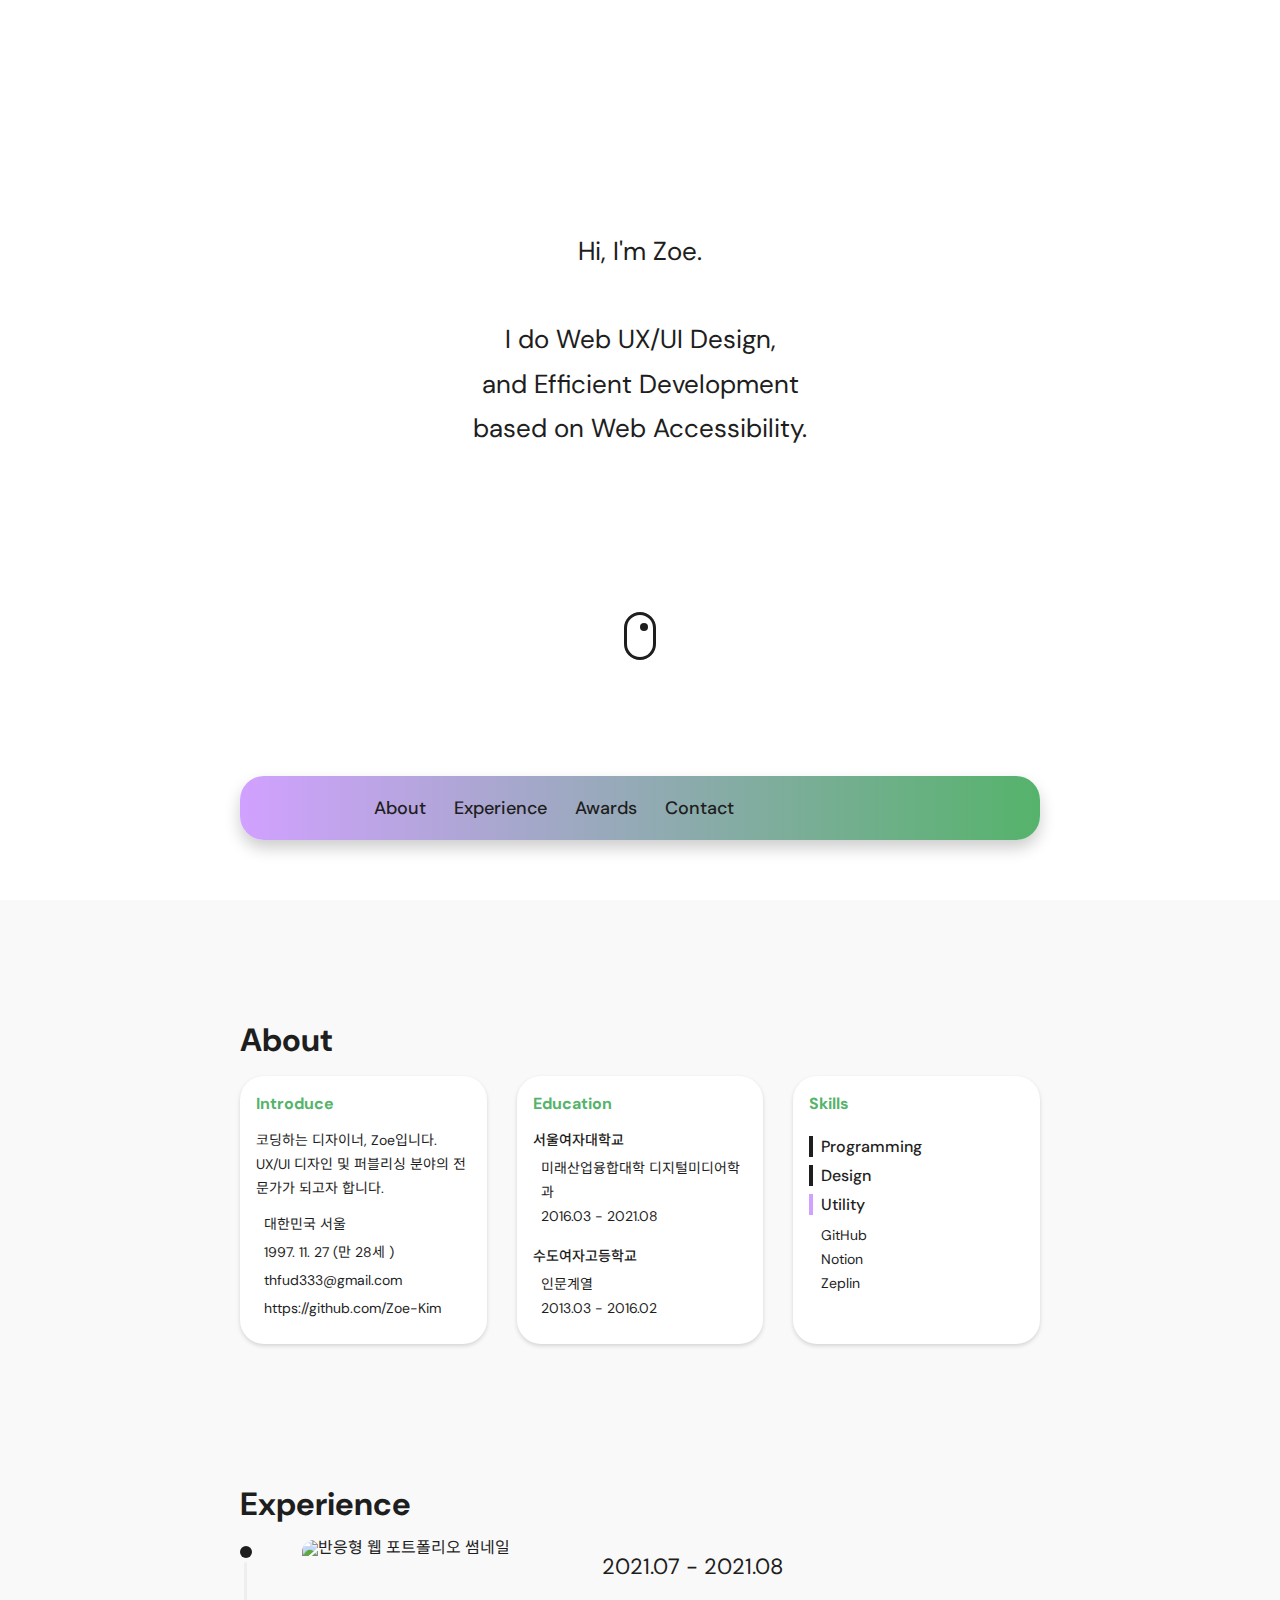
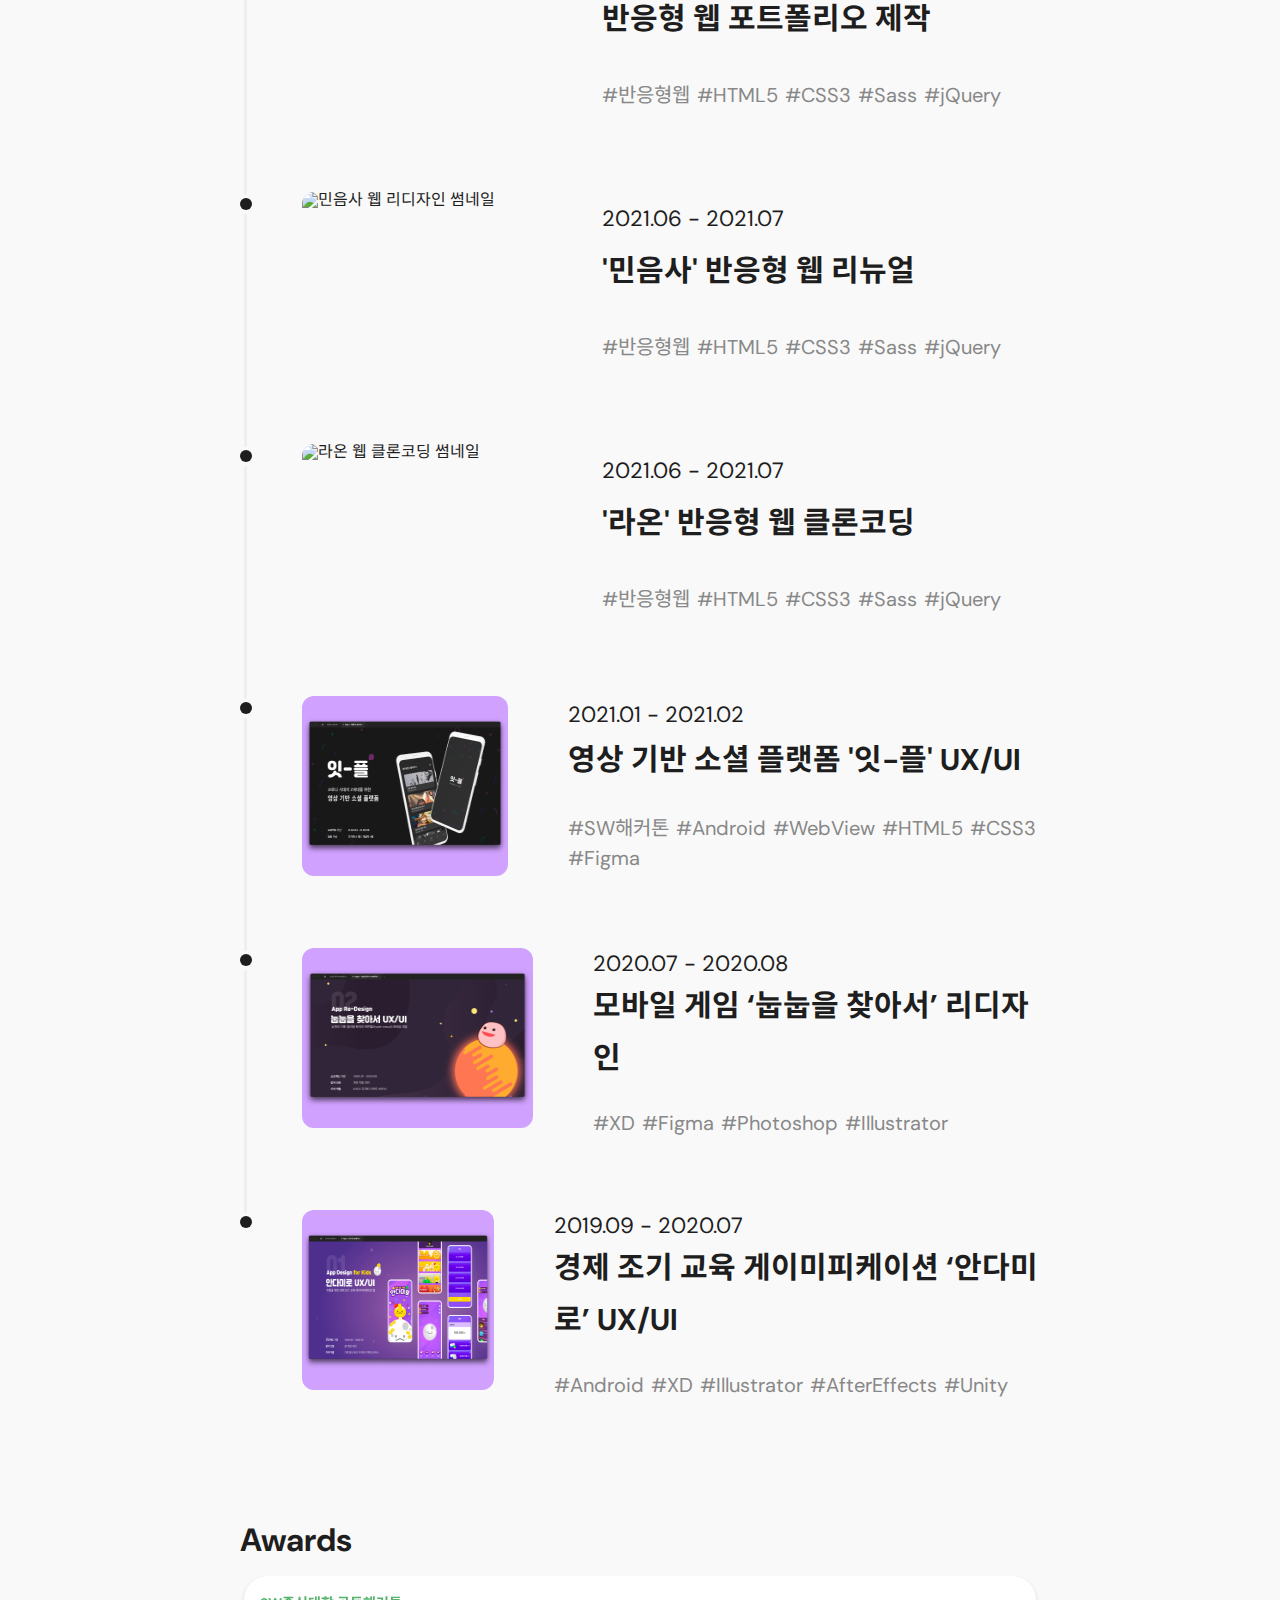
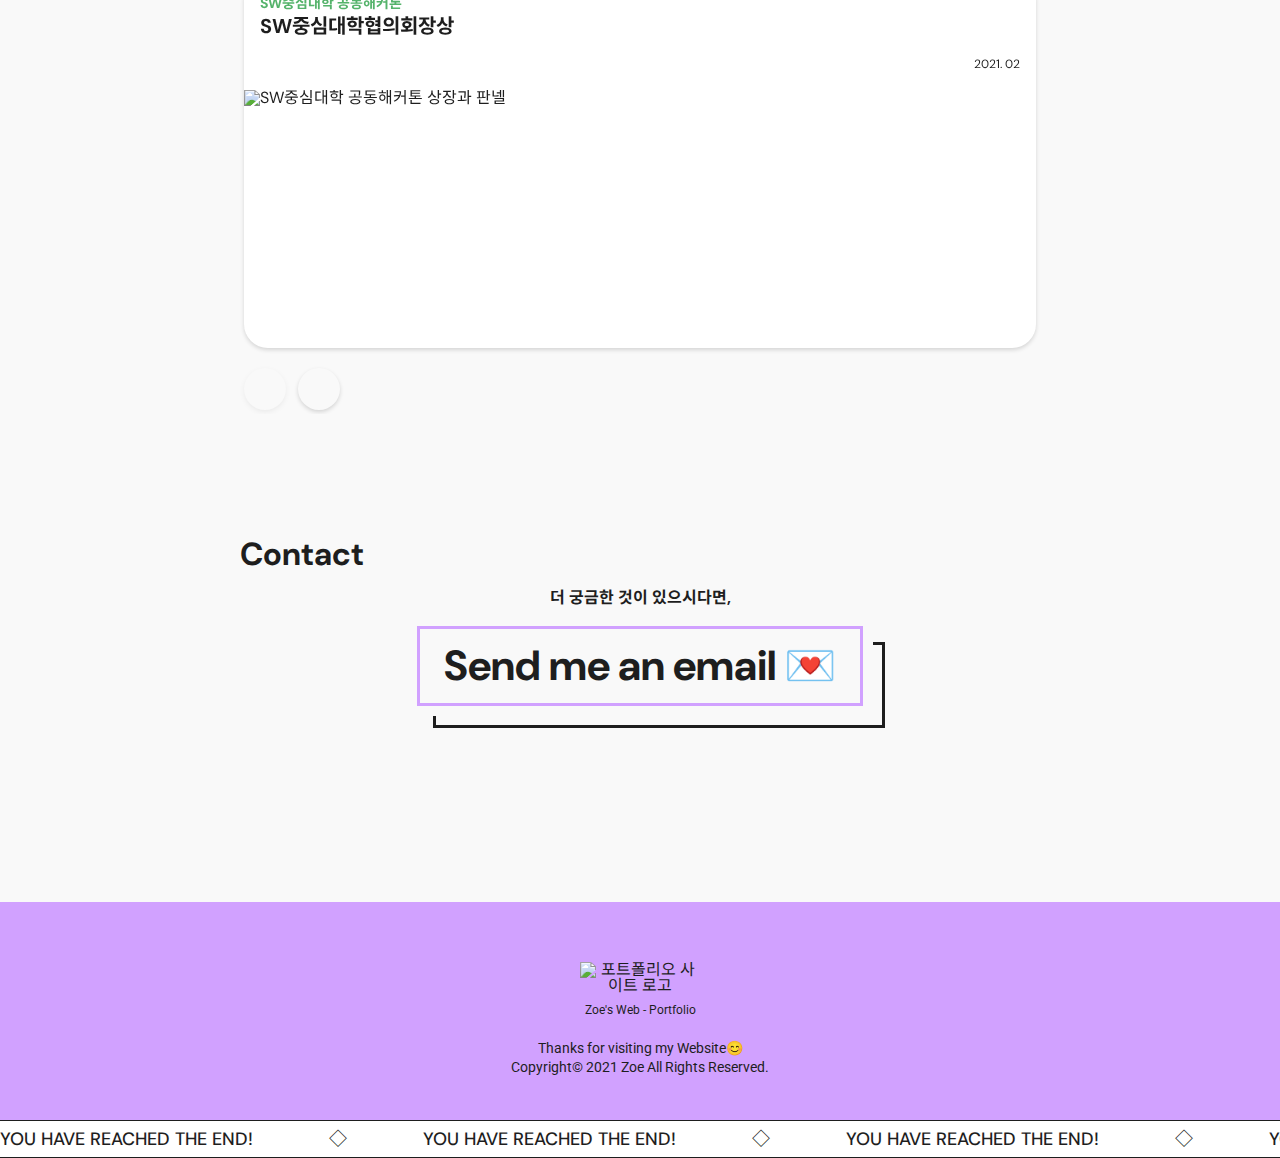
==== index.html @ f1d61986 "1차 발표 준비" ====
<!DOCTYPE html>
<html lang="ko">

<head>
  <meta charset="UTF-8">
  <meta http-equiv="X-UA-Compatible" content="IE=edge">
  <meta name="viewport" content="width=device-width, initial-scale=1.0">
  <title> Zoe’s Portfolio </title>
  <link rel="apple-touch-icon" href="images/common/favicon.ico">
  <link rel="shortcut icon" href="images/common/favicon.ico">
  <link rel="icon" href="images/common/favicon.ico">
  <link href="https://fonts.googleapis.com/css?family=DM+Sans:regular,500,700" rel="stylesheet">
  <link href="https://fonts.googleapis.com/css?family=Noto+Sans+KR:regular,500,700" rel="stylesheet">
  <link href="https://fonts.googleapis.com/css?family=Roboto:regular,500,700" rel="stylesheet">
  <link rel="stylesheet" href="https://cdn.jsdelivr.net/npm/xeicon@2.3.3/xeicon.min.css">
  <link rel="stylesheet" href="css/swiper-bundle.css">
  <link rel="stylesheet" href="css/common.css">
  <link rel="stylesheet" href="css/main.css">
  <link rel="stylesheet" href="css/about.css">
  <link rel="stylesheet" href="css/experience.css">
  <link rel="stylesheet" href="css/awards.css">
  <link rel="stylesheet" href="css/contact.css">

  <script src="js/jquery-1.12.4.min.js"></script>
  <script src="js/gsap.min.js"></script>
  <script src="js/swiper-bundle.min.js"></script>
  <script src="js/common.js"></script>
  <script src="js/main.js"></script>
  <script src="js/about.js"></script>
  <script src="js/awards.js"></script>
  <script src="js/contact.js"></script>
</head>

<body>
  <!-- skip navigation -->
  <div id="skip">
    <a href="#about">본문 바로가기</a>
  </div>
  <!-- header -->
  <header class="transition">
    <div id="header_wrap">
      <div class="wrap">
        <nav class="pc_nav">
          <h1 class="logo">
            <a href="index.html"><span class="blind">포트폴리오 사이트 로고</span></a>
          </h1>
          <ul>
            <li><a href="#about">About</a></li>
            <li><a href="#experience">Experience</a></li>
            <li><a href="#awards">Awards</a></li>
            <li><a href="#contact">Contact</a></li>
          </ul>
        </nav>
        <button class="dark" type="button">
          <i class="xi-moon"></i>
          <span class="blind">다크 모드</span>
        </button>
      </div>
    </div>
    <nav class="m_nav">
      <button class="menu_open" type="button">
        <span class="blind">전체메뉴 열기</span>
      </button>
      <div class="menu_wrap">
        <ul class="menu">
          <li><a href="#about">About</a></li>
          <li><a href="#experience">Experience</a></li>
          <li><a href="#awards">Awards</a></li>
          <li><a href="#contact">Contact</a></li>
        </ul>
        <button class="menu_close" type="button">
          <img src="images/common/close_btn.png" alt="전체메뉴 닫기">
        </button>
      </div>
    </nav>
  </header>
  <!-- top button -->
  <button id="topBtn" type="button">
    <span class="blind">위로 가기</span>
    <div class="arrow_top"></div>
    <div class="arrow_btm"></div>
    <div class="round"><img src="images/common/topBtn_round.png" alt=""></div>
  </button>
  <!-- main contents -->
  <section id="main">
    <h2 class="blind">메인 페이지</h2>
    <div class="wrap">
      <h3>
        <p>Hi, I'm Zoe. </p>
        <br>
        <p>I do Web UX/UI Design, </p>
        <p>and Efficient Development </p>
        <p>based on Web Accessibility. </p>
      </h3>
      <button id="scrollBtn" type="button">
        <span class="blind">본문으로 이동</span>
      </button>
    </div>
  </section>
  <!-- about contents -->
  <section id="about" class="section">
    <h2 class="blind">자기소개</h2>
    <div class="wrap">
      <div class="title mb20">
        <h5 class="font32">About</h5>
      </div>
    </div>
    <div class="wrap">
      <div class="content">
        <div class="content_box shadow2 mb20">
          <h5 class="mb16 green">Introduce</h5>
          <p class="font14 mb12">
            코딩하는 디자이너, Zoe입니다. <br>UX/UI 디자인 및 퍼블리싱 분야의 전문가가 되고자 합니다.
          </p>
          <p class="font14 mb4">
            <i class="xi-maker font16 mr8"></i>
            <span>대한민국 서울</span>
          </p>
          <p class="font14 mb4">
            <i class="xi-cake font16 mr8"></i>
            <span>1997. 11. 27 (만 <span id="age"></span>세 <span id="today" class="font12"></span>)</span>
          </p>
          <p class="font14 mb4">
            <i class="xi-mail font16 mr8"></i>
            <span><a href="mailto:thfud333@gmail.com">thfud333@gmail.com</a></span>
          </p>
          <p class="font14 mb4">
            <i class="xi-github font16 mr8"></i>
            <span><a href="https://github.com/Zoe-Kim">https://github.com/Zoe-Kim</a></span>
          </p>
        </div>
        <div class="content_box shadow2 mb20">
          <h5 class="mb16 green">Education</h5>
          <p class="font14 mb4 medium">
            서울여자대학교
          </p>
          <p class="font14">
            <i class="xi-book font16 mr8"></i>
            <span>미래산업융합대학 디지털미디어학과</span>
          </p>
          <p class="font14">
            <i class="xi-school font16 mr8"></i>
            <span>2016.03 - 2021.08</span>
          </p>
          <p class="font14 mb4 mt16 medium">
            수도여자고등학교
          </p>
          <p class="font14">
            <i class="xi-book font16 mr8"></i>
            <span>인문계열</span>
          </p>
          <p class="font14">
            <i class="xi-school font16 mr8"></i>
            <span>2013.03 - 2016.02</span>
          </p>
        </div>
        <div class="content_box shadow2 mb20">
          <h5 class="mb16 green">Skills</h5>
          <div class="accordion" id="skills">
            <h3 class="tit">
              <button type="button" aria-controls="acdnPanel1" id="acdnHeader1" class="acdnHeader first mt8 medium">
                <span class="blind">Category</span>
                <span>Programming</span>
                <i class="xi-angle-down-min"></i>
              </button>
            </h3>
            <div role="region" aria-labelledby="acdnHeader1" id="acdnPanel1" class="acdnPanel">
              <div class="mt8 font14">
                <span class="blind">Programming Skills</span>
                <p>HTML5</p>
                <p>CSS3</p>
                <p>Sass</p>
                <p>jQuery</p>
                <p>JavaScript</p>
                <p>Unity(C#)</p>
              </div>
            </div>
            <h3 class="tit">
              <button type="button" aria-controls="acdnPanel2" id="acdnHeader2" class="acdnHeader mt8 medium">
                <span class="blind">Category</span>
                <span>Design</span>
                <i class="xi-angle-down-min"></i>
              </button>
            </h3>
            <div role="region" aria-labelledby="acdnHeader2" id="acdnPanel2" class="acdnPanel">
              <div class="mt8 font14">
                <span class="blind">Design Skills</span>
                <p>XD</p>
                <p>Figma</p>
                <p>Illustrator</p>
                <p>Photoshop</p>
                <p>After Effects</p>
                <p>Premiere Pro</p>
              </div>
            </div>
            <h3 class="tit">
              <button type="button" aria-controls="acdnPanel3" id="acdnHeader3" class="acdnHeader last mt8 medium">
                <span class="blind">Category</span>
                <span>Utility</span>
                <i class="xi-angle-down-min"></i>
              </button>
            </h3>
            <div role="region" aria-labelledby="acdnHeader3" id="acdnPanel3" class="acdnPanel">
              <div class="mt8 font14">
                <span class="blind">Utility Skills</span>
                <p>GitHub</p>
                <p>Notion</p>
                <p>Zeplin</p>
              </div>
            </div>
          </div>      
        </div>
      </div>
    </div>
  </section>
  <!-- experience contents -->
  <section id="experience" class="section">
    <h2 class="blind">경험 및 경력 기술</h2>
    <div class="wrap">
      <div class="title mb20">
        <h5 class="font32">Experience</h5>
      </div>
    </div>
    <div class="wrap">
      <ul class="experience_history">
        <!-- 1. 반응형 웹 포트폴리오 제작 -->
        <li>
          <a href="">
            <div>
              <span class="thumb_wrap">
                <img src="images/experience/thumb1.jpg" alt="반응형 웹 포트폴리오 썸네일">
              </span>
              <div class="cnt_wrap">
                <span class="date font22">2021.07 - 2021.08</span>
                <strong class="title font30">반응형 웹 포트폴리오 제작</strong>
                <span class="tag_wrap mt24">
                  <span class="tag mr3 font20">#반응형웹</span>
                  <span class="tag mr3 font20">#HTML5</span>
                  <span class="tag mr3 font20">#CSS3</span>
                  <span class="tag mr3 font20">#Sass</span>
                  <span class="tag mr3 font20">#jQuery</span>
                </span>
              </div>
            </div>
          </a>
        </li>
        <!-- 2. 민음사 반응형 웹 리디자인 -->
        <li>
          <a href="experience_minumsa.html">
            <div>
              <span class="thumb_wrap">
                <img src="images/experience/thumb2.jpg" alt="민음사 웹 리디자인 썸네일">
              </span>
              <div class="cnt_wrap">
                <span class="date font22">2021.06 - 2021.07</span>
                <strong class="title font30">'민음사' 반응형 웹 리뉴얼</strong>
                <span class="tag_wrap mt24">
                  <span class="tag mr3 font20">#반응형웹</span>
                  <span class="tag mr3 font20">#HTML5</span>
                  <span class="tag mr3 font20">#CSS3</span>
                  <span class="tag mr3 font20">#Sass</span>
                  <span class="tag mr3 font20">#jQuery</span>
                </span>
              </div>
            </div>
          </a>
        </li>
        <!-- 3. 라온 반응형 웹 클론코딩 -->
        <li>
          <a href="">
            <div>
              <span class="thumb_wrap">
                <img src="images/experience/thumb3.jpg" alt="라온 웹 클론코딩 썸네일">
              </span>
              <div class="cnt_wrap">
                <span class="date font22">2021.06 - 2021.07</span>
                <strong class="title font30">'라온' 반응형 웹 클론코딩</strong>
                <span class="tag_wrap mt24">
                  <span class="tag mr3 font20">#반응형웹</span>
                  <span class="tag mr3 font20">#HTML5</span>
                  <span class="tag mr3 font20">#CSS3</span>
                  <span class="tag mr3 font20">#Sass</span>
                  <span class="tag mr3 font20">#jQuery</span>
                </span>
              </div>
            </div>
          </a>
        </li>
        <!-- 4. 영상 기반 소셜 플랫폼 잇-플 -->
        <li>
          <a href="">
            <div>
              <span class="thumb_wrap">
                <img src="images/experience/thumb4.jpg" alt="잇플 UXUI 썸네일">
              </span>
              <div class="cnt_wrap">
                <span class="date font22">2021.01 - 2021.02</span>
                <strong class="title font30">영상 기반 소셜 플랫폼 '잇-플' UX/UI</strong>
                <span class="tag_wrap mt24">
                  <span class="tag mr3 font20">#SW해커톤</span>
                  <span class="tag mr3 font20">#Android</span>
                  <span class="tag mr3 font20">#WebView</span>
                  <span class="tag mr3 font20">#HTML5</span>
                  <span class="tag mr3 font20">#CSS3</span>
                  <span class="tag mr3 font20">#Figma</span>
                </span>
              </div>
            </div>
          </a>
        </li>
        <!-- 5. 모바일 게임 ‘눕눕을 찾아서’ -->
        <li>
          <a href="">
            <div>
              <span class="thumb_wrap">
                <img src="images/experience/thumb5.jpg" alt="눕눕을 찾아서 UXUI 썸네일">
              </span>
              <div class="cnt_wrap">
                <span class="date font22">2020.07 - 2020.08</span>
                <strong class="title font30">모바일 게임 ‘눕눕을 찾아서’ 리디자인</strong>
                <span class="tag_wrap mt24">
                  <span class="tag mr3 font20">#XD</span>
                  <span class="tag mr3 font20">#Figma</span>
                  <span class="tag mr3 font20">#Photoshop</span>
                  <span class="tag mr3 font20">#Illustrator</span>
                </span>
              </div>
            </div>
          </a>
        </li>
        <!-- 6. 경제조기교육 게이미피케이션 앱 ‘안다미로’ -->
        <li>
          <a href="">
            <div>
              <span class="thumb_wrap">
                <img src="images/experience/thumb6.jpg" alt="안다미로 UXUI 썸네일">
              </span>
              <div class="cnt_wrap">
                <span class="date font22">2019.09 - 2020.07</span>
                <strong class="title font30">경제 조기 교육 게이미피케이션 ‘안다미로’ UX/UI</strong>
                <span class="tag_wrap mt24">
                  <span class="tag mr3 font20">#Android</span>
                  <span class="tag mr3 font20">#XD</span>
                  <span class="tag mr3 font20">#Illustrator</span>
                  <span class="tag mr3 font20">#AfterEffects</span>
                  <span class="tag mr3 font20">#Unity</span>
                </span>
              </div>
            </div>
          </a>
        </li>
      </ul>
    </div>
  </section>
  <!-- awards contents -->
  <section id="awards" class="section">
    <h2 class="blind">수상 내역</h2>
    <div class="wrap">
      <div class="title mb20">
        <h5 class="font32">Awards</h5>
      </div>
    </div>
    <div class="wrap">
      <div class="swiper-container">
        <!-- 슬라이더 컨텐츠 그룹 -->
        <div class="swiper-wrapper">
          <div class="swiper-slide slide1">
            <div>
              <div class="content_box shadow2">
                <span class="txt_wrap">
                  <h5 class="font14 green">SW중심대학 공동해커톤</h5><strong class="font20">SW중심대학협의회장상</strong>
                  <span class="date mt16 font12">2021. 02</span>
                </span>
                <div class="thumb_wrap">
                  <img src="images/awards/thumb1.jpg" alt="SW중심대학 공동해커톤 상장과 판넬">
                </div>
              </div>
            </div>
          </div>
          <div class="swiper-slide slide2">
            <div>
              <div class="content_box shadow2">
                <span class="txt_wrap">
                  <h5 class="font14 green">서울여대 SWU IT 해커톤</h5><strong class="font20">우수상</strong>
                  <span class="date mt16 font12">2019. 09</span>
                </span>
                <div class="thumb_wrap">
                  <img src="images/awards/thumb2.jpg" alt="서울여대 SWU IT 해커톤 수상 판넬">
                </div>
              </div>
            </div>
          </div>
          <div class="swiper-slide slide3">
            <div>
              <div class="content_box shadow2">
                <span class="txt_wrap">
                  <h5 class="font14 green">성균관대 C-SCHOOL 융합기초프로젝트</h5><strong class="font20">우수상</strong>
                  <span class="date mt16 font12">2019. 02</span>
                </span>
                <div class="thumb_wrap">
                  <img src="images/awards/thumb3.jpg" alt="성균관대 C-SCHOOL 융합기초프로젝트 수상 판넬">
                </div>
              </div>
            </div>
          </div>
          <div class="swiper-slide slide4">
            <div>
              <div class="content_box shadow2">
                <span class="txt_wrap">
                  <h5 class="font14 green">김가네 신메뉴 홍보 영상 공모전</h5><strong class="font20">금상</strong>
                  <span class="date mt16 font12">2018. 09</span>
                </span>
                <div class="thumb_wrap">
                  <img src="images/awards/thumb4.jpg" alt="김가네 신메뉴 홍보 영상 공모전 수상자 발표 내역">
                </div>
              </div>
            </div>
          </div>
          <div class="swiper-slide slide5">
            <div>
              <div class="content_box shadow2">
                <span class="txt_wrap">
                  <h5 class="font14 green">서울공공자전거 따릉이 서포터즈 2기</h5><strong class="font20">최우수상</strong>
                  <span class="date mt16 font12">2018. 08</span>
                </span>
                <div class="thumb_wrap">
                  <img class="btm" src="images/awards/thumb5.jpg" alt="서울공공자전거 따릉이 서포터즈 상장">
                </div>
              </div>
            </div>
          </div>
        </div>
        <!-- swiper 제어 버튼 그룹 -->
        <div class="controller">
          <div class="swiper-button-prev shadow2"></div>
          <div class="swiper-button-next shadow2"></div>
        </div>
      </div>
    </div>
  </section>
  <!-- contact contents -->
  <section id="contact" class="section">
    <h2 class="blind">메일 보내기</h2>
    <div class="wrap">
      <div class="title mb20">
        <h5 class="font32">Contact</h5>
      </div>
    </div>
    <div class="wrap">
      <div class="contact_wrap">
        <h5 class="mb20">더 궁금한 것이 있으시다면,</h5>
        <a href="mailto:thfud333@gmail.com" class="contact_btn">
          <span>Send me an email 💌</span>
        </a>
        <strong class="purple">언제든지 연락주세요!</strong>
      </div>
      <div class="contact_bg">
        <img src="images/contact/full_heart.png" alt="하트 배경">
        <img src="images/contact/line_heart.png" alt="하트 선">
        <img src="images/contact/full_heart.png" alt="하트 배경">
        <img src="images/contact/line_heart.png" alt="하트 선">

        <img src="images/contact/line_heart.png" alt="하트 선">
        <img src="images/contact/full_heart.png" alt="하트 배경">
        <img src="images/contact/line_heart.png" alt="하트 선">
        <img src="images/contact/full_heart.png" alt="하트 배경">
      </div>
    </div>
  </section>
  <!-- footer -->
  <footer class="mt60 pt60 pb60">
    <div class="wrap">
      <div class="mb8">
        <a href="index.html"><img src="images/common/favicon.ico" alt="포트폴리오 사이트 로고"></a>
      </div>
      <div class="mb20">
        <p class="font12 roboto">Zoe's Web - Portfolio</p>
      </div>
      <div class="mb20">
        <p class="font14 roboto">Thanks for visiting my Website😊</p>
        <p class="font14 roboto">Copyright&copy; 2021 Zoe All Rights Reserved.</p>
      </div>
    </div>
    <div class="flow">
      <ul class="horizontalscroll">
        <li>YOU HAVE REACHED THE END!</li>
        <li>◇</li>
        <li>YOU HAVE REACHED THE END!</li>
        <li>◇</li>
        <li>YOU HAVE REACHED THE END!</li>
        <li>◇</li>
        <li>YOU HAVE REACHED THE END!</li>
        <li>◇</li>
        <li>YOU HAVE REACHED THE END!</li>
        <li>◇</li>
        <li>YOU HAVE REACHED THE END!</li>
        <li>◇</li>
        <li>YOU HAVE REACHED THE END!</li>
        <li>◇</li>
        <li>YOU HAVE REACHED THE END!</li>
        <li>◇</li>
        <li>YOU HAVE REACHED THE END!</li>
        <li>◇</li>
        <li>YOU HAVE REACHED THE END!</li>
        <li>◇</li>
      </ul>
    </div>
  </footer>
</body>

</html>
---- css/common.css ----
body, h1, h2, h3, h4, h5, h6, p, ul, dl, dd, button {
  margin: 0;
  padding: 0; }

h1, h2, h3, h4, h5, h6 {
  font-size: 100%; }

ul {
  list-style: none; }

address {
  font-style: normal; }

a:link, button {
  cursor: url("../images/common/cursor2.png"), auto; }

a:link, a:visited, a:hover, a:active {
  text-decoration: none;
  color: inherit; }

img {
  border: none;
  vertical-align: top;
  max-width: 100%; }

video {
  vertical-align: top;
  max-width: 100%; }

button {
  font-family: inherit;
  font-size: inherit;
  color: inherit;
  border: none;
  background: none; }

header, nav, section, footer {
  display: block; }

.p_r {
  position: relative; }

.p_a {
  position: absolute; }

.blind {
  width: 1px;
  height: 1px;
  overflow: hidden;
  border: none;
  position: absolute;
  clip: rect(1px, 1px, 1px, 1px);
  clip-path: inset(50%); }

.hidden {
  visibility: hidden; }

.wrap {
  position: relative;
  z-index: 1; }

.content {
  position: relative; }

.content_box {
  background: #fff;
  padding: 20px 16px;
  border-radius: 24px; }

.mr3 {
  margin-right: 3px; }

.mr8 {
  margin-right: 8px; }

.pt60 {
  padding-top: 60px; }

.pb60 {
  padding-bottom: 60px; }

.mt8 {
  margin-top: 8px; }

.mt12 {
  margin-top: 12px; }

.mt16 {
  margin-top: 16px; }

.mt24 {
  margin-top: 24px; }

.mt60 {
  margin-top: 60px; }

.mb4 {
  margin-bottom: 4px; }

.mb8 {
  margin-bottom: 8px; }

.mb12 {
  margin-bottom: 12px; }

.mb16 {
  margin-bottom: 16px; }

.mb20 {
  margin-bottom: 20px; }

.font12 {
  font-size: 12px; }

.font14 {
  font-size: 14px; }

.font16 {
  font-size: 16px; }

.font20 {
  font-size: 20px; }

.font22 {
  font-size: 22px; }

.font24 {
  font-size: 24px; }

.font30 {
  font-size: 30px; }

.font32 {
  font-size: 32px; }

.regular {
  font-weight: 400; }

.medium {
  font-weight: 500; }

.bold {
  font-weight: 700; }

.shadow1 {
  box-shadow: 0 8px 16px rgba(0, 0, 0, 0.2); }

.shadow2 {
  box-shadow: 0 2px 4px rgba(0, 0, 0, 0.15); }

.purple {
  color: #D1A1FF; }

.green {
  color: #55B36B; }

.transition {
  -webkit-transition: all 0.3s;
  transition: all 0.3s; }

.roboto {
  font-family: "Roboto",sans-serif; }

/* motion keyframes */
@keyframes horizontalscroll {
  0% {
    -moz-transform: translateX(0);
    -ms-transform: translateX(0);
    -webkit-transform: translateX(0);
    transform: translateX(0); }
  99%, 100% {
    -moz-transform: translateX(-100vw);
    -ms-transform: translateX(-100vw);
    -webkit-transform: translateX(-100vw);
    transform: translateX(-100vw); } }
@keyframes round {
  0% {
    -moz-transform: translateX(-50%) rotate(0);
    -ms-transform: translateX(-50%) rotate(0);
    -webkit-transform: translateX(-50%) rotate(0);
    transform: translateX(-50%) rotate(0); }
  100% {
    -moz-transform: translateX(-50%) rotate(360deg);
    -ms-transform: translateX(-50%) rotate(360deg);
    -webkit-transform: translateX(-50%) rotate(360deg);
    transform: translateX(-50%) rotate(360deg); } }
#skip a {
  position: absolute;
  top: 0;
  left: -9999px;
  z-index: 1000; }
  #skip a:focus {
    left: 0;
    width: 100%;
    height: 50px;
    line-height: 50px;
    color: #fff;
    font-weight: 700;
    background: #D1A1FF;
    text-align: center; }

body {
  font-family: "DM Sans", "Noto Sans KR", sans-serif;
  font-size: 16px;
  color: #1E1E1E;
  line-height: 1;
  font-weight: 400;
  background: #f9f9f9;
  cursor: url("../images/common/cursor1.png"), auto; }
  body * {
    box-sizing: border-box; }

header {
  position: absolute;
  width: 100%;
  padding: 0 240px 60px;
  z-index: 900;
  transition-property: padding !important; }
  header #header_wrap {
    position: relative;
    width: 100%;
    height: 64px;
    background: linear-gradient(to right, #D1A1FF, #55B36B);
    border-radius: 24px;
    z-index: 1; }
    header #header_wrap .wrap {
      display: -webkit-box;
      display: -moz-box;
      display: -ms-flexbox;
      display: -webkit-flex;
      display: flex;
      -webkit-align-items: center;
      align-items: center;
      -webkit-justify-content: space-between;
      justify-content: space-between;
      -webkit-transition: all 0.3s;
      transition: all 0.3s;
      position: relative;
      margin: 0 20px;
      height: 64px; }
      header #header_wrap .wrap .pc_nav {
        display: -webkit-box;
        display: -moz-box;
        display: -ms-flexbox;
        display: -webkit-flex;
        display: flex;
        -webkit-align-items: center;
        align-items: center; }
        header #header_wrap .wrap .pc_nav .logo a {
          display: block;
          width: 60px;
          height: 60px;
          background: url("../images/common/favicon.ico") no-repeat center/cover; }
        header #header_wrap .wrap .pc_nav ul {
          display: -webkit-box;
          display: -moz-box;
          display: -ms-flexbox;
          display: -webkit-flex;
          display: flex;
          -webkit-align-items: center;
          align-items: center;
          margin-left: 40px; }
          header #header_wrap .wrap .pc_nav ul li a {
            display: block;
            font-size: 18px;
            line-height: 32px;
            padding: 0 14px;
            font-weight: 500;
            -webkit-transition: all 0.3s;
            transition: all 0.3s; }
          header #header_wrap .wrap .pc_nav ul li:hover a, header #header_wrap .wrap .pc_nav ul li a:focus-visible {
            color: #fff;
            -webkit-transition: all 0.3s;
            transition: all 0.3s; }
      header #header_wrap .wrap .dark {
        font-size: 32px;
        -webkit-transition: all 0.3s;
        transition: all 0.3s; }
        header #header_wrap .wrap .dark:hover, header #header_wrap .wrap .dark:focus-visible {
          color: #ffc72c;
          -webkit-transition: all 0.3s;
          transition: all 0.3s; }
  header .m_nav {
    visibility: hidden;
    height: 0;
    overflow: hidden; }

header.fixed {
  position: fixed;
  top: 0 !important;
  padding: 0; }
  header.fixed #header_wrap {
    border-radius: 0; }

#topBtn {
  position: fixed;
  bottom: 30px;
  right: 30px;
  width: 64px;
  height: 160px;
  display: none;
  z-index: 800; }
  #topBtn .arrow_top {
    -webkit-transform: translateX(-50%);
    -moz-transform: translateX(-50%);
    transform: translateX(-50%);
    -webkit-transform: rotate(-45deg);
    -moz-transform: rotate(-45deg);
    transform: rotate(-45deg);
    -webkit-transition: all 0.3s;
    transition: all 0.3s;
    position: absolute;
    top: 26px;
    left: 61%;
    width: 2px;
    height: 24px;
    background: #1E1E1E; }
  #topBtn .arrow_btm {
    -webkit-transform: translateX(-50%);
    -moz-transform: translateX(-50%);
    transform: translateX(-50%);
    -webkit-transition: all 0.3s;
    transition: all 0.3s;
    position: absolute;
    bottom: 30px;
    left: 50%;
    width: 2px;
    height: 100px;
    background: #1E1E1E; }
  #topBtn:hover .arrow_top, #topBtn:focus .arrow_top {
    top: 6px;
    -webkit-transition: all 0.3s;
    transition: all 0.3s; }
  #topBtn:hover .arrow_btm, #topBtn:focus .arrow_btm {
    height: 120px;
    -webkit-transition: all 0.3s;
    transition: all 0.3s; }
  #topBtn .round {
    -webkit-animation: round 10s infinite linear;
    -moz-animation: round 10s infinite linear;
    animation: round 10s infinite linear;
    position: absolute;
    bottom: -18%;
    left: 50%;
    width: 120px; }

.section {
  padding-top: 124px; }
  .section .wrap {
    margin: 0 240px; }

footer {
  position: relative;
  z-index: 0;
  background: #D1A1FF; }
  footer .wrap {
    margin: 0 200px; }
    footer .wrap div {
      text-align: center; }
      footer .wrap div a {
        display: inline-block;
        vertical-align: bottom;
        width: 120px; }
      footer .wrap div p {
        line-height: 1.4; }
  footer .flow {
    position: absolute;
    bottom: 0;
    overflow: hidden;
    width: 100%; }
    footer .flow ul {
      -webkit-animation: horizontalscroll 30s linear infinite;
      -moz-animation: horizontalscroll 30s linear infinite;
      animation: horizontalscroll 30s linear infinite;
      background: #fff;
      color: #1E1E1E;
      border-top: 1px solid #1E1E1E;
      border-bottom: 1px solid #1E1E1E;
      width: 4368px; }
      footer .flow ul li {
        margin-right: 72px;
        font-size: 18px;
        line-height: 2;
        display: inline-block;
        font-weight: 500; }

/*# sourceMappingURL=common.css.map */
---- css/main.css ----
/* motion keyframes */
@keyframes scroll {
  0%, 100% {
    -moz-transform: translateX(-50%) translateY(0);
    -ms-transform: translateX(-50%) translateY(0);
    -webkit-transform: translateX(-50%) translateY(0);
    transform: translateX(-50%) translateY(0); }
  40%, 80% {
    -moz-transform: translateX(-50%) translateY(10px);
    -ms-transform: translateX(-50%) translateY(10px);
    -webkit-transform: translateX(-50%) translateY(10px);
    transform: translateX(-50%) translateY(10px); } }
@keyframes round {
  0% {
    -moz-transform: translateX(-50%) rotate(0);
    -ms-transform: translateX(-50%) rotate(0);
    -webkit-transform: translateX(-50%) rotate(0);
    transform: translateX(-50%) rotate(0); }
  100% {
    -moz-transform: translateX(-50%) rotate(360deg);
    -ms-transform: translateX(-50%) rotate(360deg);
    -webkit-transform: translateX(-50%) rotate(360deg);
    transform: translateX(-50%) rotate(360deg); } }
#main {
  background: #fff; }
  #main .wrap {
    height: 100%; }
    #main .wrap h3 {
      -webkit-transform: translateY(-100%);
      -moz-transform: translateY(-100%);
      transform: translateY(-100%);
      position: absolute;
      top: 50%;
      left: 0;
      font-size: 26px;
      text-align: center;
      width: 100%;
      font-weight: 400;
      line-height: 1.7; }
    #main .wrap #scrollBtn {
      -webkit-transform: translateX(-50%);
      -moz-transform: translateX(-50%);
      transform: translateX(-50%);
      position: absolute;
      bottom: 240px;
      left: 50%;
      width: 32px;
      height: 48px;
      border: 3px solid #1E1E1E;
      border-radius: 20px; }
      #main .wrap #scrollBtn::after {
        -webkit-animation: scroll 2s infinite;
        -moz-animation: scroll 2s infinite;
        animation: scroll 2s infinite;
        content: "";
        position: absolute;
        top: 8px;
        left: 50%;
        width: 8px;
        height: 8px;
        background: #1E1E1E;
        border-radius: 20px; }

/*# sourceMappingURL=main.css.map */
---- css/about.css ----
#about {
  padding-top: 124px; }
  #about .wrap {
    margin: 0 240px; }
    #about .wrap .content {
      display: -webkit-box;
      display: -moz-box;
      display: -ms-flexbox;
      display: -webkit-flex;
      display: flex;
      -webkit-flex-wrap: wrap;
      flex-wrap: wrap;
      -webkit-justify-content: space-between;
      justify-content: space-between; }
      #about .wrap .content > div {
        width: calc(100%/3 - 20px); }
        #about .wrap .content > div p {
          display: -webkit-box;
          display: -moz-box;
          display: -ms-flexbox;
          display: -webkit-flex;
          display: flex;
          -webkit-align-items: center;
          align-items: center;
          line-height: 24px; }
          #about .wrap .content > div p span {
            display: inline-block; }
            #about .wrap .content > div p span #today {
              color: gray;
              vertical-align: top; }

.accordion .acdnHeader {
  position: relative;
  width: 100%;
  padding-left: 8px;
  text-align: left;
  border-left: 4px solid #1E1E1E; }
  .accordion .acdnHeader i {
    -webkit-transform: translateY(-50%);
    -moz-transform: translateY(-50%);
    transform: translateY(-50%);
    content: "";
    position: absolute;
    right: 0;
    top: 50%;
    padding: 0 10px; }
.accordion .acdnHeader.on {
  border-color: #D1A1FF; }
.accordion .acdnPanel {
  -webkit-transition: all 0.8s;
  transition: all 0.8s;
  visibility: hidden;
  max-height: 0;
  overflow: hidden; }
  .accordion .acdnPanel > div {
    padding-left: 12px; }
.accordion .acdnPanel.on {
  -webkit-transition: all 0.8s;
  transition: all 0.8s;
  visibility: visible;
  max-height: 300px; }

/*# sourceMappingURL=about.css.map */
---- css/experience.css ----
/* motion keyframes */
@keyframes scroll {
  0%, 100% {
    -moz-transform: translateX(-50%) translateY(0);
    -ms-transform: translateX(-50%) translateY(0);
    -webkit-transform: translateX(-50%) translateY(0);
    transform: translateX(-50%) translateY(0); }
  40%, 80% {
    -moz-transform: translateX(-50%) translateY(10px);
    -ms-transform: translateX(-50%) translateY(10px);
    -webkit-transform: translateX(-50%) translateY(10px);
    transform: translateX(-50%) translateY(10px); } }
.experience_history li {
  position: relative;
  padding: 0 0 72px 62px; }
  .experience_history li::before {
    content: "";
    position: absolute;
    top: 22px;
    left: 4px;
    bottom: -3px;
    width: 3px;
    border-radius: 3px;
    background: #eee; }
  .experience_history li:last-child {
    padding-bottom: 0; }
    .experience_history li:last-child::before {
      display: none; }
  .experience_history li::after {
    content: "";
    position: absolute;
    top: 6px;
    left: 0;
    width: 12px;
    height: 12px;
    border-radius: 12px;
    background: #1E1E1E; }
  .experience_history li a {
    display: block;
    overflow: hidden; }
    .experience_history li a > div {
      display: -webkit-box;
      display: -moz-box;
      display: -ms-flexbox;
      display: -webkit-flex;
      display: flex; }
      .experience_history li a > div .thumb_wrap {
        width: 240px;
        height: 180px;
        border-radius: 12px;
        overflow: hidden; }
        .experience_history li a > div .thumb_wrap img {
          width: 100%;
          height: 100%;
          -webkit-transition: all 0.3s;
          transition: all 0.3s; }
        .experience_history li a > div .thumb_wrap:hover img, .experience_history li a > div .thumb_wrapfocus img {
          -webkit-transform: scale(1.1);
          -moz-transform: scale(1.1);
          transform: scale(1.1);
          -webkit-transition: all 0.3s;
          transition: all 0.3s; }
      .experience_history li a > div .cnt_wrap {
        display: -webkit-box;
        display: -moz-box;
        display: -ms-flexbox;
        display: -webkit-flex;
        display: flex;
        -webkit-flex-direction: column;
        -moz-flex-direction: column;
        flex-direction: column;
        -webkit-justify-content: space-evenly;
        justify-content: space-evenly;
        padding-left: 60px; }
        .experience_history li a > div .cnt_wrap .date {
          display: block;
          line-height: 32px; }
        .experience_history li a > div .cnt_wrap .title {
          display: -webkit-box;
          -webkit-line-clamp: 2;
          -webkit-box-orient: vertical;
          white-space: normal;
          max-height: 104px;
          text-overflow: ellipsis;
          overflow: hidden;
          overflow: hidden;
          line-height: 52px; }
        .experience_history li a > div .cnt_wrap .tag_wrap {
          display: block; }
          .experience_history li a > div .cnt_wrap .tag_wrap .tag {
            display: inline-block;
            line-height: 30px;
            color: #888; }

.minumsa .cover .copy {
  position: absolute;
  left: 0;
  top: 0;
  width: 100%;
  height: 100%;
  z-index: 10;
  color: #fff; }
  .minumsa .cover .copy .cover_keyword {
    width: 330px;
    height: 65px;
    margin: 0 auto;
    margin-top: 10%;
    text-align: center;
    font-size: 30px;
    line-height: 1.2;
    font-weight: 500; }
  .minumsa .cover .copy .cover_logo {
    -webkit-transform: translate(-50%, -50%);
    -moz-transform: translate(-50%, -50%);
    transform: translate(-50%, -50%);
    position: absolute;
    left: 50%;
    top: 50%; }
  .minumsa .cover .copy .cover_mem {
    -webkit-transform: translateX(-50%);
    -moz-transform: translateX(-50%);
    transform: translateX(-50%);
    position: absolute;
    left: 50%;
    bottom: 7%; }
.minumsa .cover .mv_wrap {
  position: absolute;
  left: 0;
  top: 0;
  width: 100%;
  height: 100%;
  z-index: 0; }
  .minumsa .cover .mv_wrap video {
    position: absolute;
    top: 0;
    left: 0;
    object-fit: cover; }
.minumsa .overview .top {
  position: relative;
  height: 500px;
  background: #1E1E1E; }
.minumsa .overview .mid {
  position: relative;
  margin-top: -700px;
  padding-bottom: 120px; }
  .minumsa .overview .mid .video {
    position: relative;
    width: 960px;
    height: 720px;
    z-index: 10;
    display: block;
    margin: 0 auto;
    margin-top: 200px;
    padding-top: 55px; }
    .minumsa .overview .mid .video .mv_wrap {
      position: relative;
      overflow: hidden;
      z-index: 10;
      background: #1E1E1E;
      border: 3px solid #1E1E1E;
      border-radius: 25px; }
      .minumsa .overview .mid .video .mv_wrap video {
        object-fit: cover; }
  .minumsa .overview .mid .copy {
    position: relative;
    margin-top: -72px;
    text-align: center; }
    .minumsa .overview .mid .copy strong {
      display: block;
      margin-top: 60px;
      font-size: 24px; }
    .minumsa .overview .mid .copy p {
      margin-top: 40px;
      line-height: 200%;
      font-size: 14px;
      letter-spacing: -0.02rem; }
.minumsa .strategy {
  padding: 280px 0 337px;
  background: #000 url(../images/experience/01miumsa/bg_strategy.jpg) 50% 0 no-repeat;
  color: #fff; }
  .minumsa .strategy .inner {
    text-align: center; }
    .minumsa .strategy .inner strong {
      display: block;
      line-height: 200%;
      letter-spacing: 8px; }
    .minumsa .strategy .inner .group {
      margin-top: 180px; }
      .minumsa .strategy .inner .group dl::before {
        content: "";
        display: block;
        width: 12px;
        height: 12px;
        margin: 0 auto 30px;
        background: #fff;
        border-radius: 50%; }
      .minumsa .strategy .inner .group dl dt {
        font-size: 60px;
        font-weight: 500;
        line-height: 1.2; }
      .minumsa .strategy .inner .group dl dd {
        margin-top: 20px;
        font-size: 14px;
        line-height: 172%;
        letter-spacing: -0.02rem; }
      .minumsa .strategy .inner .group dl + dl {
        margin-top: 130px; }

#scrollBtn {
  -webkit-transform: translateX(-50%);
  -moz-transform: translateX(-50%);
  transform: translateX(-50%);
  position: absolute;
  bottom: 240px;
  left: 50%;
  width: 32px;
  height: 48px;
  border: 3px solid #fff;
  border-radius: 20px; }
  #scrollBtn::after {
    -webkit-animation: scroll 2s infinite;
    -moz-animation: scroll 2s infinite;
    animation: scroll 2s infinite;
    content: "";
    position: absolute;
    top: 8px;
    left: 50%;
    width: 8px;
    height: 8px;
    background: #fff;
    border-radius: 20px; }

/*# sourceMappingURL=experience.css.map */
---- css/awards.css ----
.swiper-container {
  position: relative;
  padding-bottom: 66px; }
  .swiper-container .swiper-wrapper .swiper-slide > div .content_box {
    padding: 0;
    overflow: hidden;
    margin: 0 4px; }
    .swiper-container .swiper-wrapper .swiper-slide > div .content_box .txt_wrap {
      display: block;
      padding: 20px 16px;
      background: url("../images/awards/txt_wrap_bg.png") no-repeat left/contain; }
      .swiper-container .swiper-wrapper .swiper-slide > div .content_box .txt_wrap strong {
        line-height: 1.6; }
      .swiper-container .swiper-wrapper .swiper-slide > div .content_box .txt_wrap .date {
        display: block;
        text-align: right; }
    .swiper-container .swiper-wrapper .swiper-slide > div .content_box .thumb_wrap {
      position: relative;
      height: 258px;
      overflow: hidden; }
      .swiper-container .swiper-wrapper .swiper-slide > div .content_box .thumb_wrap img {
        position: absolute;
        height: 100%;
        -webkit-transition: all 0.3s;
        transition: all 0.3s; }
      .swiper-container .swiper-wrapper .swiper-slide > div .content_box .thumb_wrap:hover img, .swiper-container .swiper-wrapper .swiper-slide > div .content_box .thumb_wrap:focus img {
        -webkit-transform: scale(1.1);
        -moz-transform: scale(1.1);
        transform: scale(1.1);
        -webkit-transition: all 0.3s;
        transition: all 0.3s; }
  .swiper-container .controller {
    display: -webkit-box;
    display: -moz-box;
    display: -ms-flexbox;
    display: -webkit-flex;
    display: flex;
    position: absolute;
    bottom: 0;
    z-index: 100; }
    .swiper-container .controller .swiper-button-prev, .swiper-container .controller .swiper-button-next {
      -webkit-transition: all 0.3s;
      transition: all 0.3s;
      position: static;
      margin-top: 0;
      width: 42px;
      height: 42px;
      background: no-repeat 50% / cover;
      margin-right: 12px;
      border-radius: 42px; }
      .swiper-container .controller .swiper-button-prev::after, .swiper-container .controller .swiper-button-next::after {
        display: none; }
    .swiper-container .controller .swiper-button-prev {
      background-image: url("../images/awards/prev_btn.png");
      margin-left: 4px;
      margin-bottom: 4px; }
      .swiper-container .controller .swiper-button-prev:hover, .swiper-container .controller .swiper-button-prev:focus {
        background-image: url("../images/awards/prev_btn_hover.png"); }
    .swiper-container .controller .swiper-button-next {
      background-image: url("../images/awards/next_btn.png"); }
      .swiper-container .controller .swiper-button-next:hover, .swiper-container .controller .swiper-button-next:focus {
        background-image: url("../images/awards/next_btn_hover.png"); }

/*# sourceMappingURL=awards.css.map */
---- css/contact.css ----
#contact .contact_wrap {
  text-align: center;
  margin-bottom: 120px; }
  #contact .contact_wrap .contact_btn {
    -webkit-transition: all 0.5s;
    transition: all 0.5s;
    position: relative;
    display: inline-block;
    font-size: 42px;
    font-weight: 700;
    max-width: calc(100% - 20px);
    margin-right: auto; }
    #contact .contact_wrap .contact_btn::before {
      content: "";
      position: absolute;
      top: 10px;
      left: 10px;
      width: 100%;
      height: 100%;
      z-index: 1;
      background: #f9f9f9; }
    #contact .contact_wrap .contact_btn span {
      position: relative;
      display: inline-block;
      z-index: 2;
      border: 3px solid #D1A1FF;
      padding: 16px 24px; }
    #contact .contact_wrap .contact_btn::after {
      content: "";
      position: absolute;
      top: 16px;
      left: 16px;
      width: 100%;
      height: 100%;
      z-index: 0;
      border: 3px solid #1E1E1E;
      -webkit-transition: all 0.5s;
      transition: all 0.5s; }
    #contact .contact_wrap .contact_btn:hover {
      color: #D1A1FF;
      -webkit-transition: all 0.3s;
      transition: all 0.3s; }
      #contact .contact_wrap .contact_btn:hover::after {
        border-color: #D1A1FF;
        background: rgba(209, 161, 255, 0.5);
        -webkit-transition: all 0.3s;
        transition: all 0.3s; }
  #contact .contact_wrap strong {
    display: block;
    margin-top: 60px;
    opacity: 0; }
#contact .contact_bg {
  text-align: center; }
  #contact .contact_bg img {
    -webkit-transition: all 0.5s;
    transition: all 0.5s;
    position: absolute;
    bottom: -100px;
    opacity: 0; }
    #contact .contact_bg img:nth-child(1) {
      left: 350px;
      bottom: -50px; }
    #contact .contact_bg img:nth-child(2) {
      left: 250px; }
    #contact .contact_bg img:nth-child(3) {
      left: 150px;
      bottom: -50px; }
    #contact .contact_bg img:nth-child(4) {
      left: 50px; }
    #contact .contact_bg img:nth-child(5) {
      right: 350px;
      bottom: -50px; }
    #contact .contact_bg img:nth-child(6) {
      right: 250px; }
    #contact .contact_bg img:nth-child(7) {
      right: 150px;
      bottom: -50px; }
    #contact .contact_bg img:nth-child(8) {
      right: 50px; }

/*# sourceMappingURL=contact.css.map */
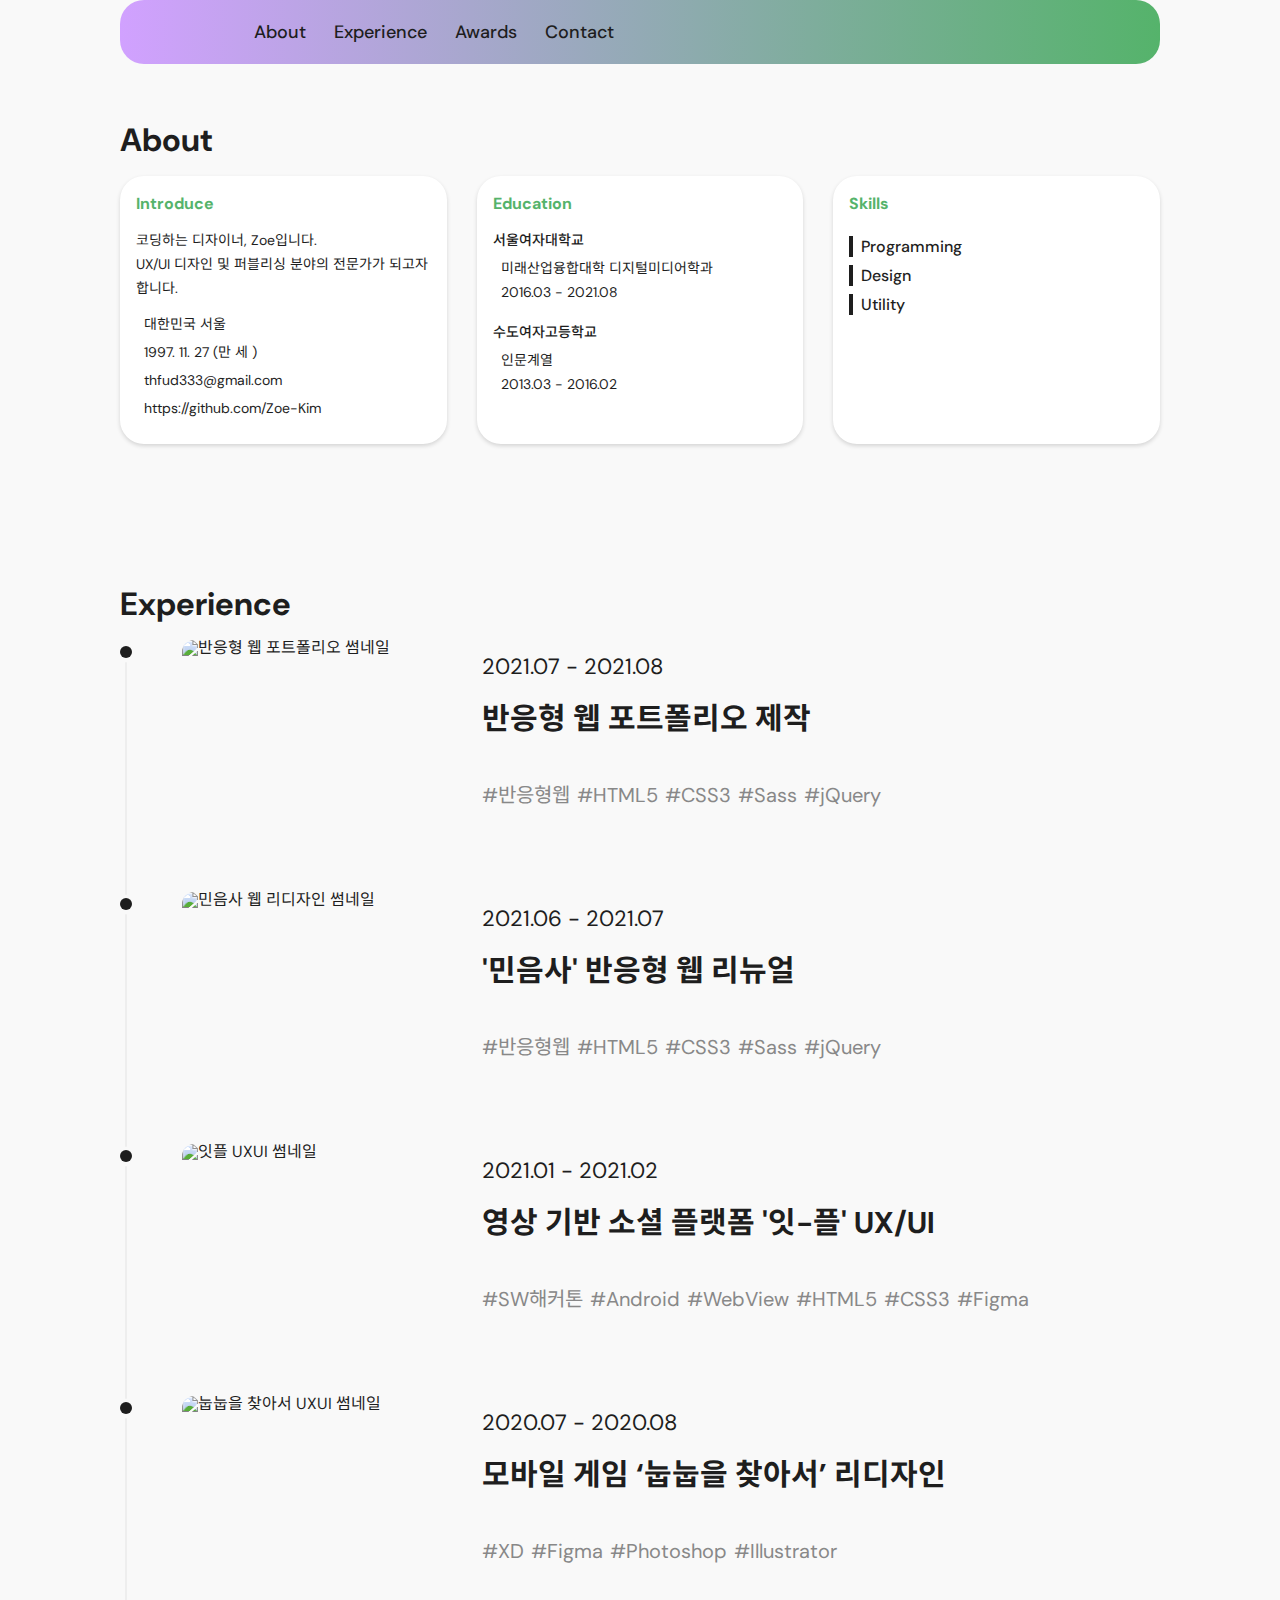
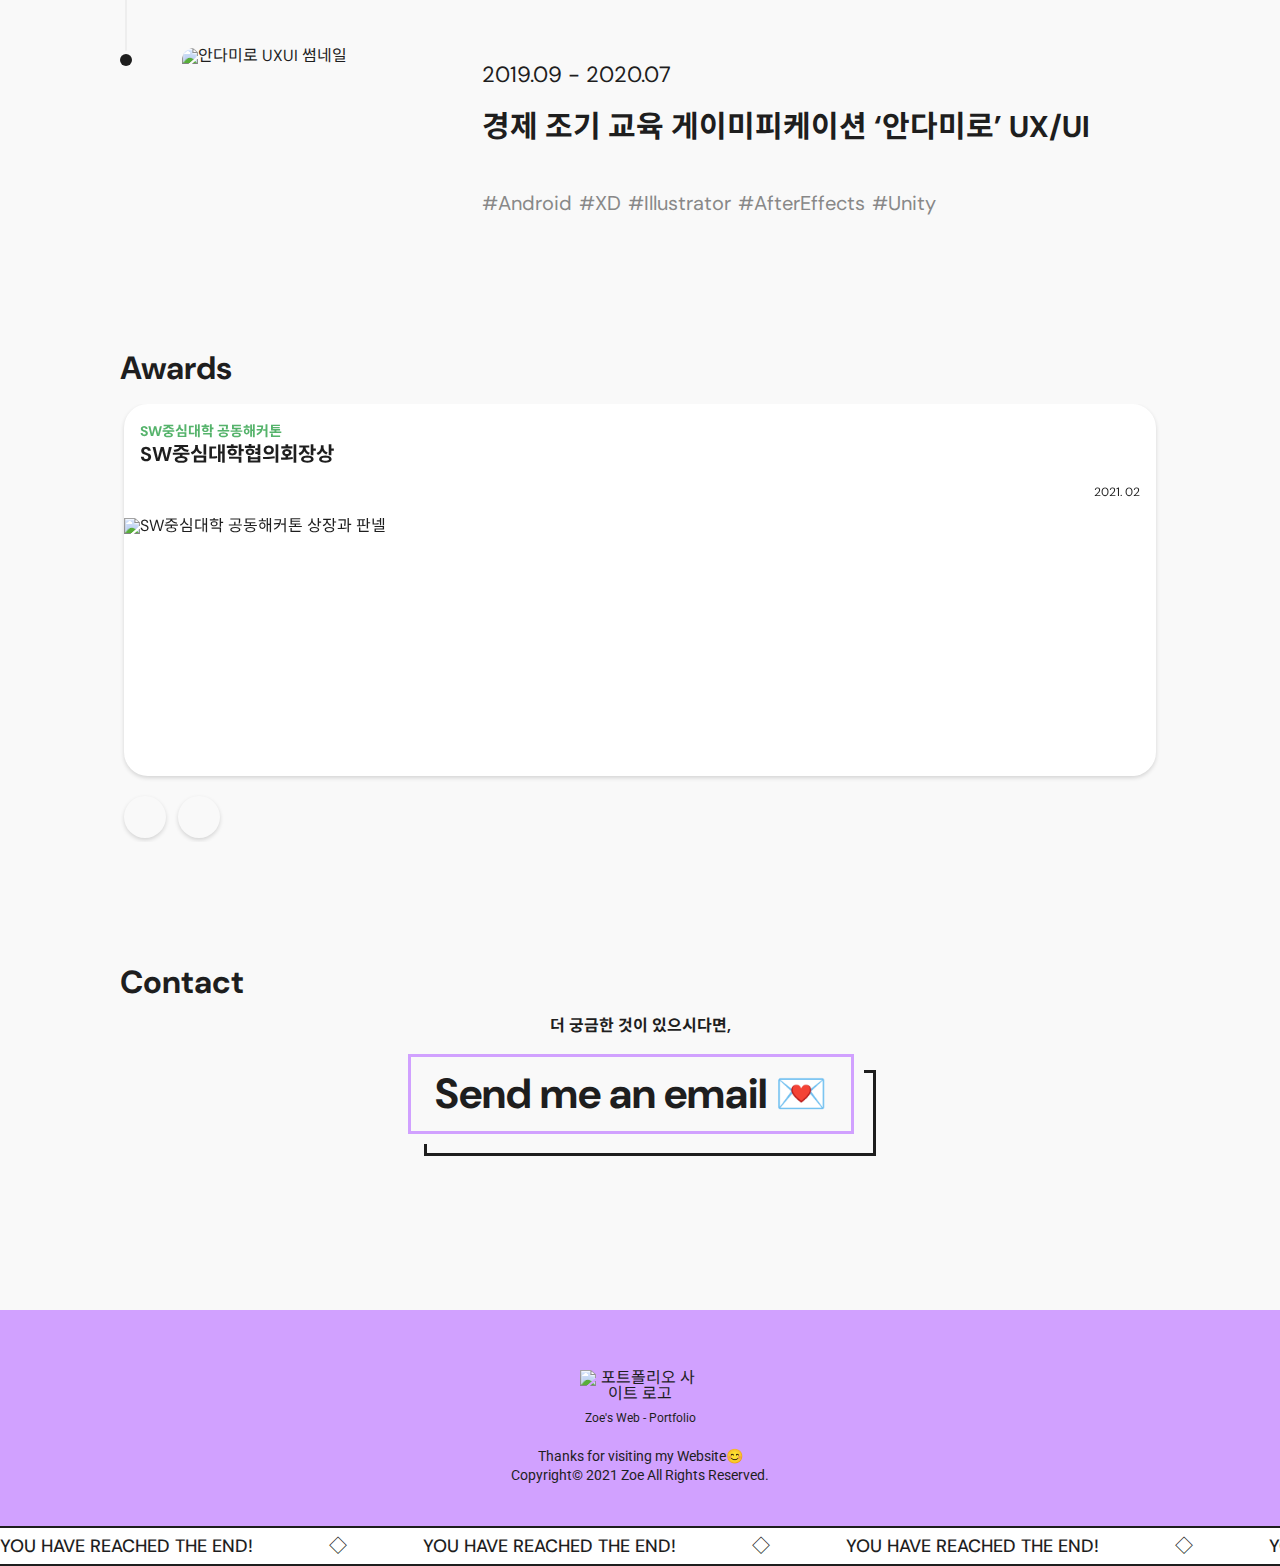
==== commit 7772caae: "dark mode 제작중" ====
--- a/index.html
+++ b/index.html
@@ -5,30 +5,24 @@
   <meta charset="UTF-8">
   <meta http-equiv="X-UA-Compatible" content="IE=edge">
   <meta name="viewport" content="width=device-width, initial-scale=1.0">
+  <meta name="description" content="Zoe의 웹 포트폴리오 사이트입니다. UX/UI 기반의 프론트엔드 엔지니어가 되고 싶습니다.">
   <title> Zoe’s Portfolio </title>
   <link rel="apple-touch-icon" href="images/common/favicon.ico">
   <link rel="shortcut icon" href="images/common/favicon.ico">
   <link rel="icon" href="images/common/favicon.ico">
-  <link href="https://fonts.googleapis.com/css?family=DM+Sans:regular,500,700" rel="stylesheet">
-  <link href="https://fonts.googleapis.com/css?family=Noto+Sans+KR:regular,500,700" rel="stylesheet">
-  <link href="https://fonts.googleapis.com/css?family=Roboto:regular,500,700" rel="stylesheet">
+  <link href="https://fonts.googleapis.com/css?family=DM+Sans:regular,500,700&display=swap" rel="stylesheet">
+  <link href="https://fonts.googleapis.com/css?family=Noto+Sans+KR:regular,500,700&display=swap" rel="stylesheet">
+  <link href="https://fonts.googleapis.com/css?family=Roboto:regular,500,700&display=swap" rel="stylesheet">
   <link rel="stylesheet" href="https://cdn.jsdelivr.net/npm/xeicon@2.3.3/xeicon.min.css">
   <link rel="stylesheet" href="css/swiper-bundle.css">
   <link rel="stylesheet" href="css/common.css">
   <link rel="stylesheet" href="css/main.css">
-  <link rel="stylesheet" href="css/about.css">
-  <link rel="stylesheet" href="css/experience.css">
-  <link rel="stylesheet" href="css/awards.css">
-  <link rel="stylesheet" href="css/contact.css">
 
-  <script src="js/jquery-1.12.4.min.js"></script>
-  <script src="js/gsap.min.js"></script>
-  <script src="js/swiper-bundle.min.js"></script>
-  <script src="js/common.js"></script>
-  <script src="js/main.js"></script>
-  <script src="js/about.js"></script>
-  <script src="js/awards.js"></script>
-  <script src="js/contact.js"></script>
+  <script defer src="js/jquery-3.6.0.min.js"></script>
+  <script defer src="js/gsap.min.js"></script>
+  <script defer src="js/swiper-bundle.min.js"></script>
+  <script defer src="js/common.js"></script>
+  <script defer src="js/main.js"></script>
 </head>
 
 <body>
@@ -79,10 +73,10 @@
     <span class="blind">위로 가기</span>
     <div class="arrow_top"></div>
     <div class="arrow_btm"></div>
-    <div class="round"><img src="images/common/topBtn_round.png" alt=""></div>
+    <div class="round"></div>
   </button>
-  <!-- main contents -->
-  <section id="main">
+  <!-- intro contents -->
+  <section id="intro">
     <h2 class="blind">메인 페이지</h2>
     <div class="wrap">
       <h3>
@@ -92,7 +86,7 @@
         <p>and Efficient Development </p>
         <p>based on Web Accessibility. </p>
       </h3>
-      <button id="scrollBtn" type="button">
+      <button class="scrollBtn" type="button">
         <span class="blind">본문으로 이동</span>
       </button>
     </div>
@@ -108,7 +102,7 @@
     <div class="wrap">
       <div class="content">
         <div class="content_box shadow2 mb20">
-          <h5 class="mb16 green">Introduce</h5>
+          <h5 class="mb16">Introduce</h5>
           <p class="font14 mb12">
             코딩하는 디자이너, Zoe입니다. <br>UX/UI 디자인 및 퍼블리싱 분야의 전문가가 되고자 합니다.
           </p>
@@ -126,11 +120,11 @@
           </p>
           <p class="font14 mb4">
             <i class="xi-github font16 mr8"></i>
-            <span><a href="https://github.com/Zoe-Kim">https://github.com/Zoe-Kim</a></span>
+            <span><a href="https://github.com/Zoe-Kim" target="_blank" rel="noreferrer noopener">https://github.com/Zoe-Kim</a></span>
           </p>
         </div>
         <div class="content_box shadow2 mb20">
-          <h5 class="mb16 green">Education</h5>
+          <h5 class="mb16">Education</h5>
           <p class="font14 mb4 medium">
             서울여자대학교
           </p>
@@ -155,7 +149,7 @@
           </p>
         </div>
         <div class="content_box shadow2 mb20">
-          <h5 class="mb16 green">Skills</h5>
+          <h5 class="mb16">Skills</h5>
           <div class="accordion" id="skills">
             <h3 class="tit">
               <button type="button" aria-controls="acdnPanel1" id="acdnHeader1" class="acdnHeader first mt8 medium">
@@ -228,7 +222,7 @@
           <a href="">
             <div>
               <span class="thumb_wrap">
-                <img src="images/experience/thumb1.jpg" alt="반응형 웹 포트폴리오 썸네일">
+                <img src="images/main/experience/thumb1.jpg" alt="반응형 웹 포트폴리오 썸네일">
               </span>
               <div class="cnt_wrap">
                 <span class="date font22">2021.07 - 2021.08</span>
@@ -246,10 +240,10 @@
         </li>
         <!-- 2. 민음사 반응형 웹 리디자인 -->
         <li>
-          <a href="experience_minumsa.html">
+          <a href="sub_minumsa.html">
             <div>
               <span class="thumb_wrap">
-                <img src="images/experience/thumb2.jpg" alt="민음사 웹 리디자인 썸네일">
+                <img src="images/main/experience/thumb2.jpg" alt="민음사 웹 리디자인 썸네일">
               </span>
               <div class="cnt_wrap">
                 <span class="date font22">2021.06 - 2021.07</span>
@@ -265,33 +259,12 @@
             </div>
           </a>
         </li>
-        <!-- 3. 라온 반응형 웹 클론코딩 -->
+        <!-- 3. 영상 기반 소셜 플랫폼 잇-플 -->
         <li>
           <a href="">
             <div>
               <span class="thumb_wrap">
-                <img src="images/experience/thumb3.jpg" alt="라온 웹 클론코딩 썸네일">
-              </span>
-              <div class="cnt_wrap">
-                <span class="date font22">2021.06 - 2021.07</span>
-                <strong class="title font30">'라온' 반응형 웹 클론코딩</strong>
-                <span class="tag_wrap mt24">
-                  <span class="tag mr3 font20">#반응형웹</span>
-                  <span class="tag mr3 font20">#HTML5</span>
-                  <span class="tag mr3 font20">#CSS3</span>
-                  <span class="tag mr3 font20">#Sass</span>
-                  <span class="tag mr3 font20">#jQuery</span>
-                </span>
-              </div>
-            </div>
-          </a>
-        </li>
-        <!-- 4. 영상 기반 소셜 플랫폼 잇-플 -->
-        <li>
-          <a href="">
-            <div>
-              <span class="thumb_wrap">
-                <img src="images/experience/thumb4.jpg" alt="잇플 UXUI 썸네일">
+                <img src="images/main/experience/thumb4.jpg" alt="잇플 UXUI 썸네일">
               </span>
               <div class="cnt_wrap">
                 <span class="date font22">2021.01 - 2021.02</span>
@@ -308,12 +281,12 @@
             </div>
           </a>
         </li>
-        <!-- 5. 모바일 게임 ‘눕눕을 찾아서’ -->
+        <!-- 4. 모바일 게임 ‘눕눕을 찾아서’ -->
         <li>
           <a href="">
             <div>
               <span class="thumb_wrap">
-                <img src="images/experience/thumb5.jpg" alt="눕눕을 찾아서 UXUI 썸네일">
+                <img src="images/main/experience/thumb5.jpg" alt="눕눕을 찾아서 UXUI 썸네일">
               </span>
               <div class="cnt_wrap">
                 <span class="date font22">2020.07 - 2020.08</span>
@@ -328,12 +301,12 @@
             </div>
           </a>
         </li>
-        <!-- 6. 경제조기교육 게이미피케이션 앱 ‘안다미로’ -->
+        <!-- 5. 경제조기교육 게이미피케이션 앱 ‘안다미로’ -->
         <li>
           <a href="">
             <div>
               <span class="thumb_wrap">
-                <img src="images/experience/thumb6.jpg" alt="안다미로 UXUI 썸네일">
+                <img src="images/main/experience/thumb6.jpg" alt="안다미로 UXUI 썸네일">
               </span>
               <div class="cnt_wrap">
                 <span class="date font22">2019.09 - 2020.07</span>
@@ -372,7 +345,7 @@
                   <span class="date mt16 font12">2021. 02</span>
                 </span>
                 <div class="thumb_wrap">
-                  <img src="images/awards/thumb1.jpg" alt="SW중심대학 공동해커톤 상장과 판넬">
+                  <img src="images/main/awards/thumb1.jpg" alt="SW중심대학 공동해커톤 상장과 판넬">
                 </div>
               </div>
             </div>
@@ -385,7 +358,7 @@
                   <span class="date mt16 font12">2019. 09</span>
                 </span>
                 <div class="thumb_wrap">
-                  <img src="images/awards/thumb2.jpg" alt="서울여대 SWU IT 해커톤 수상 판넬">
+                  <img src="images/main/awards/thumb2.jpg" alt="서울여대 SWU IT 해커톤 수상 판넬">
                 </div>
               </div>
             </div>
@@ -398,7 +371,7 @@
                   <span class="date mt16 font12">2019. 02</span>
                 </span>
                 <div class="thumb_wrap">
-                  <img src="images/awards/thumb3.jpg" alt="성균관대 C-SCHOOL 융합기초프로젝트 수상 판넬">
+                  <img src="images/main/awards/thumb3.jpg" alt="성균관대 C-SCHOOL 융합기초프로젝트 수상 판넬">
                 </div>
               </div>
             </div>
@@ -411,7 +384,7 @@
                   <span class="date mt16 font12">2018. 09</span>
                 </span>
                 <div class="thumb_wrap">
-                  <img src="images/awards/thumb4.jpg" alt="김가네 신메뉴 홍보 영상 공모전 수상자 발표 내역">
+                  <img src="images/main/awards/thumb4.jpg" alt="김가네 신메뉴 홍보 영상 공모전 수상자 발표 내역">
                 </div>
               </div>
             </div>
@@ -424,7 +397,7 @@
                   <span class="date mt16 font12">2018. 08</span>
                 </span>
                 <div class="thumb_wrap">
-                  <img class="btm" src="images/awards/thumb5.jpg" alt="서울공공자전거 따릉이 서포터즈 상장">
+                  <img class="btm" src="images/main/awards/thumb5.jpg" alt="서울공공자전거 따릉이 서포터즈 상장">
                 </div>
               </div>
             </div>
@@ -455,20 +428,20 @@
         <strong class="purple">언제든지 연락주세요!</strong>
       </div>
       <div class="contact_bg">
-        <img src="images/contact/full_heart.png" alt="하트 배경">
-        <img src="images/contact/line_heart.png" alt="하트 선">
-        <img src="images/contact/full_heart.png" alt="하트 배경">
-        <img src="images/contact/line_heart.png" alt="하트 선">
+        <img src="images/main/contact/full_heart.png" alt="하트 배경">
+        <img src="images/main/contact/line_heart.png" alt="하트 선">
+        <img src="images/main/contact/full_heart.png" alt="하트 배경">
+        <img src="images/main/contact/line_heart.png" alt="하트 선">
 
-        <img src="images/contact/line_heart.png" alt="하트 선">
-        <img src="images/contact/full_heart.png" alt="하트 배경">
-        <img src="images/contact/line_heart.png" alt="하트 선">
-        <img src="images/contact/full_heart.png" alt="하트 배경">
+        <img src="images/main/contact/line_heart.png" alt="하트 선">
+        <img src="images/main/contact/full_heart.png" alt="하트 배경">
+        <img src="images/main/contact/line_heart.png" alt="하트 선">
+        <img src="images/main/contact/full_heart.png" alt="하트 배경">
       </div>
     </div>
   </section>
   <!-- footer -->
-  <footer class="mt60 pt60 pb60">
+  <footer class="pt60 pb60">
     <div class="wrap">
       <div class="mb8">
         <a href="index.html"><img src="images/common/favicon.ico" alt="포트폴리오 사이트 로고"></a>
--- a/css/common.css
+++ b/css/common.css
@@ -1,47 +1,60 @@
+/* dark mode */
 body, h1, h2, h3, h4, h5, h6, p, ul, dl, dd, button {
   margin: 0;
-  padding: 0; }
+  padding: 0;
+}
 
 h1, h2, h3, h4, h5, h6 {
-  font-size: 100%; }
+  font-size: 100%;
+}
 
 ul {
-  list-style: none; }
+  list-style: none;
+}
 
 address {
-  font-style: normal; }
+  font-style: normal;
+}
 
 a:link, button {
-  cursor: url("../images/common/cursor2.png"), auto; }
+  cursor: url("../images/common/cursor2.png"), auto;
+}
 
 a:link, a:visited, a:hover, a:active {
   text-decoration: none;
-  color: inherit; }
+  color: inherit;
+}
 
 img {
   border: none;
   vertical-align: top;
-  max-width: 100%; }
+  max-width: 100%;
+}
 
 video {
   vertical-align: top;
-  max-width: 100%; }
+  max-width: 100%;
+}
 
 button {
   font-family: inherit;
   font-size: inherit;
   color: inherit;
   border: none;
-  background: none; }
+  background: none;
+}
 
 header, nav, section, footer {
-  display: block; }
+  display: block;
+}
 
 .p_r {
-  position: relative; }
+  position: relative;
+}
 
 .p_a {
-  position: absolute; }
+  position: absolute;
+}
 
 .blind {
   width: 1px;
@@ -50,154 +63,239 @@
   border: none;
   position: absolute;
   clip: rect(1px, 1px, 1px, 1px);
-  clip-path: inset(50%); }
+  -webkit-clip-path: inset(50%);
+          clip-path: inset(50%);
+}
 
 .hidden {
-  visibility: hidden; }
+  visibility: hidden;
+}
 
 .wrap {
   position: relative;
-  z-index: 1; }
+  z-index: 1;
+}
 
 .content {
-  position: relative; }
+  position: relative;
+}
 
 .content_box {
   background: #fff;
   padding: 20px 16px;
-  border-radius: 24px; }
+  border-radius: 24px;
+}
 
 .mr3 {
-  margin-right: 3px; }
+  margin-right: 3px;
+}
 
 .mr8 {
-  margin-right: 8px; }
+  margin-right: 8px;
+}
 
 .pt60 {
-  padding-top: 60px; }
+  padding-top: 60px;
+}
 
 .pb60 {
-  padding-bottom: 60px; }
+  padding-bottom: 60px;
+}
 
 .mt8 {
-  margin-top: 8px; }
+  margin-top: 8px;
+}
 
 .mt12 {
-  margin-top: 12px; }
+  margin-top: 12px;
+}
 
 .mt16 {
-  margin-top: 16px; }
+  margin-top: 16px;
+}
 
 .mt24 {
-  margin-top: 24px; }
+  margin-top: 24px;
+}
 
 .mt60 {
-  margin-top: 60px; }
+  margin-top: 60px;
+}
 
 .mb4 {
-  margin-bottom: 4px; }
+  margin-bottom: 4px;
+}
 
 .mb8 {
-  margin-bottom: 8px; }
+  margin-bottom: 8px;
+}
 
 .mb12 {
-  margin-bottom: 12px; }
+  margin-bottom: 12px;
+}
 
 .mb16 {
-  margin-bottom: 16px; }
+  margin-bottom: 16px;
+}
 
 .mb20 {
-  margin-bottom: 20px; }
+  margin-bottom: 20px;
+}
 
 .font12 {
-  font-size: 12px; }
+  font-size: 12px;
+}
 
 .font14 {
-  font-size: 14px; }
+  font-size: 14px;
+}
 
 .font16 {
-  font-size: 16px; }
+  font-size: 16px;
+}
 
 .font20 {
-  font-size: 20px; }
+  font-size: 20px;
+}
 
 .font22 {
-  font-size: 22px; }
+  font-size: 22px;
+}
 
 .font24 {
-  font-size: 24px; }
+  font-size: 24px;
+}
 
 .font30 {
-  font-size: 30px; }
+  font-size: 30px;
+}
 
 .font32 {
-  font-size: 32px; }
+  font-size: 32px;
+}
 
 .regular {
-  font-weight: 400; }
+  font-weight: 400;
+}
 
 .medium {
-  font-weight: 500; }
+  font-weight: 500;
+}
 
 .bold {
-  font-weight: 700; }
+  font-weight: 700;
+}
 
 .shadow1 {
-  box-shadow: 0 8px 16px rgba(0, 0, 0, 0.2); }
+  -webkit-box-shadow: 0 8px 16px rgba(0, 0, 0, 0.2);
+          box-shadow: 0 8px 16px rgba(0, 0, 0, 0.2);
+}
 
 .shadow2 {
-  box-shadow: 0 2px 4px rgba(0, 0, 0, 0.15); }
+  -webkit-box-shadow: 0 2px 4px rgba(0, 0, 0, 0.15);
+          box-shadow: 0 2px 4px rgba(0, 0, 0, 0.15);
+}
 
 .purple {
-  color: #D1A1FF; }
+  color: #D1A1FF;
+}
 
 .green {
-  color: #55B36B; }
+  color: #55B36B;
+}
 
 .transition {
   -webkit-transition: all 0.3s;
-  transition: all 0.3s; }
+  transition: all 0.3s;
+}
 
 .roboto {
-  font-family: "Roboto",sans-serif; }
+  font-family: "Roboto",sans-serif;
+}
 
 /* motion keyframes */
+@-webkit-keyframes horizontalscroll {
+  0% {
+    -webkit-transform: translateX(0);
+    transform: translateX(0);
+  }
+  99%, 100% {
+    -webkit-transform: translateX(-100vw);
+    transform: translateX(-100vw);
+  }
+}
 @keyframes horizontalscroll {
   0% {
-    -moz-transform: translateX(0);
-    -ms-transform: translateX(0);
     -webkit-transform: translateX(0);
-    transform: translateX(0); }
+    transform: translateX(0);
+  }
   99%, 100% {
-    -moz-transform: translateX(-100vw);
-    -ms-transform: translateX(-100vw);
     -webkit-transform: translateX(-100vw);
-    transform: translateX(-100vw); } }
+    transform: translateX(-100vw);
+  }
+}
+
+@-webkit-keyframes round {
+  0% {
+    -webkit-transform: translateX(-50%) rotate(0);
+    transform: translateX(-50%) rotate(0);
+  }
+  100% {
+    -webkit-transform: translateX(-50%) rotate(360deg);
+    transform: translateX(-50%) rotate(360deg);
+  }
+}
+
 @keyframes round {
   0% {
-    -moz-transform: translateX(-50%) rotate(0);
-    -ms-transform: translateX(-50%) rotate(0);
     -webkit-transform: translateX(-50%) rotate(0);
-    transform: translateX(-50%) rotate(0); }
+    transform: translateX(-50%) rotate(0);
+  }
   100% {
-    -moz-transform: translateX(-50%) rotate(360deg);
-    -ms-transform: translateX(-50%) rotate(360deg);
     -webkit-transform: translateX(-50%) rotate(360deg);
-    transform: translateX(-50%) rotate(360deg); } }
+    transform: translateX(-50%) rotate(360deg);
+  }
+}
+
+@-webkit-keyframes scroll {
+  0%, 100% {
+    -webkit-transform: translateX(-50%) translateY(0);
+    transform: translateX(-50%) translateY(0);
+  }
+  40%, 80% {
+    -webkit-transform: translateX(-50%) translateY(10px);
+    transform: translateX(-50%) translateY(10px);
+  }
+}
+
+@keyframes scroll {
+  0%, 100% {
+    -webkit-transform: translateX(-50%) translateY(0);
+    transform: translateX(-50%) translateY(0);
+  }
+  40%, 80% {
+    -webkit-transform: translateX(-50%) translateY(10px);
+    transform: translateX(-50%) translateY(10px);
+  }
+}
+
 #skip a {
   position: absolute;
   top: 0;
   left: -9999px;
-  z-index: 1000; }
-  #skip a:focus {
-    left: 0;
-    width: 100%;
-    height: 50px;
-    line-height: 50px;
-    color: #fff;
-    font-weight: 700;
-    background: #D1A1FF;
-    text-align: center; }
+  z-index: 1000;
+}
+
+#skip a:focus {
+  left: 0;
+  width: 100%;
+  height: 50px;
+  line-height: 50px;
+  color: #fff;
+  font-weight: 700;
+  background: #D1A1FF;
+  text-align: center;
+}
 
 body {
   font-family: "DM Sans", "Noto Sans KR", sans-serif;
@@ -206,91 +304,152 @@
   line-height: 1;
   font-weight: 400;
   background: #f9f9f9;
-  cursor: url("../images/common/cursor1.png"), auto; }
-  body * {
-    box-sizing: border-box; }
+  cursor: url("../images/common/cursor1.png"), auto;
+}
+
+body * {
+  -webkit-box-sizing: border-box;
+          box-sizing: border-box;
+}
 
 header {
   position: absolute;
   width: 100%;
   padding: 0 240px 60px;
   z-index: 900;
-  transition-property: padding !important; }
-  header #header_wrap {
-    position: relative;
-    width: 100%;
-    height: 64px;
-    background: linear-gradient(to right, #D1A1FF, #55B36B);
-    border-radius: 24px;
-    z-index: 1; }
-    header #header_wrap .wrap {
-      display: -webkit-box;
-      display: -moz-box;
-      display: -ms-flexbox;
-      display: -webkit-flex;
-      display: flex;
-      -webkit-align-items: center;
-      align-items: center;
-      -webkit-justify-content: space-between;
-      justify-content: space-between;
-      -webkit-transition: all 0.3s;
-      transition: all 0.3s;
-      position: relative;
-      margin: 0 20px;
-      height: 64px; }
-      header #header_wrap .wrap .pc_nav {
-        display: -webkit-box;
-        display: -moz-box;
-        display: -ms-flexbox;
-        display: -webkit-flex;
-        display: flex;
-        -webkit-align-items: center;
-        align-items: center; }
-        header #header_wrap .wrap .pc_nav .logo a {
-          display: block;
-          width: 60px;
-          height: 60px;
-          background: url("../images/common/favicon.ico") no-repeat center/cover; }
-        header #header_wrap .wrap .pc_nav ul {
-          display: -webkit-box;
-          display: -moz-box;
-          display: -ms-flexbox;
-          display: -webkit-flex;
-          display: flex;
-          -webkit-align-items: center;
+  -webkit-transition-property: padding !important;
+  transition-property: padding !important;
+}
+
+header #header_wrap {
+  position: relative;
+  width: 100%;
+  height: 64px;
+  background: -webkit-gradient(linear, left top, right top, from(#D1A1FF), to(#55B36B));
+  background: linear-gradient(to right, #D1A1FF, #55B36B);
+  border-radius: 24px;
+  z-index: 1;
+}
+
+header #header_wrap .wrap {
+  display: -webkit-box;
+  display: -ms-flexbox;
+  display: flex;
+  -webkit-box-align: center;
+      -ms-flex-align: center;
           align-items: center;
-          margin-left: 40px; }
-          header #header_wrap .wrap .pc_nav ul li a {
-            display: block;
-            font-size: 18px;
-            line-height: 32px;
-            padding: 0 14px;
-            font-weight: 500;
-            -webkit-transition: all 0.3s;
-            transition: all 0.3s; }
-          header #header_wrap .wrap .pc_nav ul li:hover a, header #header_wrap .wrap .pc_nav ul li a:focus-visible {
-            color: #fff;
-            -webkit-transition: all 0.3s;
-            transition: all 0.3s; }
-      header #header_wrap .wrap .dark {
-        font-size: 32px;
-        -webkit-transition: all 0.3s;
-        transition: all 0.3s; }
-        header #header_wrap .wrap .dark:hover, header #header_wrap .wrap .dark:focus-visible {
-          color: #ffc72c;
-          -webkit-transition: all 0.3s;
-          transition: all 0.3s; }
-  header .m_nav {
-    visibility: hidden;
-    height: 0;
-    overflow: hidden; }
+  -webkit-box-pack: justify;
+      -ms-flex-pack: justify;
+          justify-content: space-between;
+  -webkit-transition: all 0.3s;
+  transition: all 0.3s;
+  position: relative;
+  margin: 0 20px;
+  height: 64px;
+}
+
+header #header_wrap .wrap .pc_nav {
+  display: -webkit-box;
+  display: -ms-flexbox;
+  display: flex;
+  -webkit-box-align: center;
+      -ms-flex-align: center;
+          align-items: center;
+}
+
+header #header_wrap .wrap .pc_nav .logo a {
+  display: block;
+  width: 60px;
+  height: 60px;
+  background: url("../images/common/favicon.ico") no-repeat center/cover;
+}
+
+header #header_wrap .wrap .pc_nav ul {
+  display: -webkit-box;
+  display: -ms-flexbox;
+  display: flex;
+  -webkit-box-align: center;
+      -ms-flex-align: center;
+          align-items: center;
+  margin-left: 40px;
+}
+
+header #header_wrap .wrap .pc_nav ul li a {
+  display: block;
+  font-size: 18px;
+  line-height: 32px;
+  padding: 0 14px;
+  font-weight: 500;
+  -webkit-transition: all 0.3s;
+  transition: all 0.3s;
+}
+
+header #header_wrap .wrap .pc_nav ul li:hover a, header #header_wrap .wrap .pc_nav ul li a:focus-visible {
+  color: #fff;
+  -webkit-transition: all 0.3s;
+  transition: all 0.3s;
+}
+
+header #header_wrap .wrap .dark {
+  font-size: 32px;
+  -webkit-transition: all 0.3s;
+  transition: all 0.3s;
+}
+
+header #header_wrap .wrap .dark:hover, header #header_wrap .wrap .dark:focus-visible {
+  color: #265AA8;
+  -webkit-transition: all 0.3s;
+  transition: all 0.3s;
+}
+
+header .m_nav {
+  visibility: hidden;
+  height: 0;
+  overflow: hidden;
+}
 
 header.fixed {
   position: fixed;
   top: 0 !important;
-  padding: 0; }
-  header.fixed #header_wrap {
-    border-radius: 0; }
+  padding: 0;
+}
+
+header.fixed #header_wrap {
+  border-radius: 0;
+}
+
+.scrollBtn {
+  -webkit-transform: translateX(-50%);
+  transform: translateX(-50%);
+  position: absolute;
+  bottom: 30%;
+  left: 50%;
+  width: 32px;
+  height: 48px;
+  border: 3px solid #1E1E1E;
+  border-radius: 20px;
+}
+
+.scrollBtn::after {
+  -webkit-animation: scroll 2s infinite;
+  animation: scroll 2s infinite;
+  content: "";
+  position: absolute;
+  top: 8px;
+  left: 50%;
+  width: 8px;
+  height: 8px;
+  background: #1E1E1E;
+  border-radius: 20px;
+}
+
+.scrollBtn.w {
+  border-color: #fff;
+}
+
+.scrollBtn.w::after {
+  background: #fff;
+}
 
 #topBtn {
   position: fixed;
@@ -299,89 +458,162 @@
   width: 64px;
   height: 160px;
   display: none;
-  z-index: 800; }
-  #topBtn .arrow_top {
-    -webkit-transform: translateX(-50%);
-    -moz-transform: translateX(-50%);
-    transform: translateX(-50%);
-    -webkit-transform: rotate(-45deg);
-    -moz-transform: rotate(-45deg);
-    transform: rotate(-45deg);
-    -webkit-transition: all 0.3s;
-    transition: all 0.3s;
-    position: absolute;
-    top: 26px;
-    left: 61%;
-    width: 2px;
-    height: 24px;
-    background: #1E1E1E; }
-  #topBtn .arrow_btm {
-    -webkit-transform: translateX(-50%);
-    -moz-transform: translateX(-50%);
-    transform: translateX(-50%);
-    -webkit-transition: all 0.3s;
-    transition: all 0.3s;
-    position: absolute;
-    bottom: 30px;
-    left: 50%;
-    width: 2px;
-    height: 100px;
-    background: #1E1E1E; }
-  #topBtn:hover .arrow_top, #topBtn:focus .arrow_top {
-    top: 6px;
-    -webkit-transition: all 0.3s;
-    transition: all 0.3s; }
-  #topBtn:hover .arrow_btm, #topBtn:focus .arrow_btm {
-    height: 120px;
-    -webkit-transition: all 0.3s;
-    transition: all 0.3s; }
-  #topBtn .round {
-    -webkit-animation: round 10s infinite linear;
-    -moz-animation: round 10s infinite linear;
-    animation: round 10s infinite linear;
-    position: absolute;
-    bottom: -18%;
-    left: 50%;
-    width: 120px; }
+  z-index: 800;
+}
+
+#topBtn .arrow_top {
+  -webkit-transform: translateX(-50%);
+  transform: translateX(-50%);
+  -webkit-transform: rotate(-45deg);
+  transform: rotate(-45deg);
+  -webkit-transition: all 0.3s;
+  transition: all 0.3s;
+  position: absolute;
+  top: 26px;
+  left: 61%;
+  width: 2px;
+  height: 24px;
+  background: #1E1E1E;
+}
+
+#topBtn .arrow_btm {
+  -webkit-transform: translateX(-50%);
+  transform: translateX(-50%);
+  -webkit-transition: all 0.3s;
+  transition: all 0.3s;
+  position: absolute;
+  bottom: 30px;
+  left: 50%;
+  width: 2px;
+  height: 100px;
+  background: #1E1E1E;
+}
+
+#topBtn:hover .arrow_top, #topBtn:focus .arrow_top {
+  top: 6px;
+  -webkit-transition: all 0.3s;
+  transition: all 0.3s;
+}
+
+#topBtn:hover .arrow_btm, #topBtn:focus .arrow_btm {
+  height: 120px;
+  -webkit-transition: all 0.3s;
+  transition: all 0.3s;
+}
+
+#topBtn .round {
+  -webkit-animation: round 10s infinite linear;
+  animation: round 10s infinite linear;
+  position: absolute;
+  bottom: -30%;
+  left: 50%;
+  width: 120px;
+  height: 100%;
+  background: url("../images/common/topBtn_round.png") no-repeat left/contain;
+  z-index: -1;
+}
 
 .section {
-  padding-top: 124px; }
-  .section .wrap {
-    margin: 0 240px; }
+  padding-top: 124px;
+}
+
+.section .wrap {
+  margin: 0 240px;
+}
 
 footer {
   position: relative;
   z-index: 0;
-  background: #D1A1FF; }
-  footer .wrap {
-    margin: 0 200px; }
-    footer .wrap div {
-      text-align: center; }
-      footer .wrap div a {
-        display: inline-block;
-        vertical-align: bottom;
-        width: 120px; }
-      footer .wrap div p {
-        line-height: 1.4; }
-  footer .flow {
-    position: absolute;
-    bottom: 0;
-    overflow: hidden;
-    width: 100%; }
-    footer .flow ul {
-      -webkit-animation: horizontalscroll 30s linear infinite;
-      -moz-animation: horizontalscroll 30s linear infinite;
-      animation: horizontalscroll 30s linear infinite;
-      background: #fff;
-      color: #1E1E1E;
-      border-top: 1px solid #1E1E1E;
-      border-bottom: 1px solid #1E1E1E;
-      width: 4368px; }
-      footer .flow ul li {
-        margin-right: 72px;
-        font-size: 18px;
-        line-height: 2;
-        display: inline-block;
-        font-weight: 500; }
-
-/*# sourceMappingURL=common.css.map */
+  background: #D1A1FF;
+}
+
+footer .wrap div {
+  text-align: center;
+}
+
+footer .wrap div a {
+  display: inline-block;
+  vertical-align: bottom;
+  width: 120px;
+}
+
+footer .wrap div p {
+  line-height: 1.4;
+}
+
+footer .flow {
+  position: absolute;
+  bottom: 0;
+  overflow: hidden;
+  width: 100%;
+}
+
+footer .flow ul {
+  -webkit-animation: horizontalscroll 30s linear infinite;
+  animation: horizontalscroll 30s linear infinite;
+  background: #fff;
+  color: #1E1E1E;
+  border-top: 2px solid #1E1E1E;
+  border-bottom: 2px solid #1E1E1E;
+  width: 4368px;
+}
+
+footer .flow ul li {
+  margin-right: 72px;
+  font-size: 18px;
+  line-height: 2;
+  display: inline-block;
+  font-weight: 500;
+}
+
+@media (prefers-color-scheme: dark) {
+  body {
+    color: #fff;
+    background: #202124;
+    cursor: url("../images/common/cursor_dark.png"), auto;
+  }
+  header #header_wrap .wrap .pc_nav ul li:hover a, header #header_wrap .wrap .pc_nav ul li a:focus-visible {
+    color: #202124;
+  }
+  header #header_wrap .wrap .dark:hover, header #header_wrap .wrap .dark:focus-visible {
+    color: #ffc72c;
+  }
+  .scrollBtn {
+    border-color: #fff;
+  }
+  .scrollBtn::after {
+    background: #fff;
+  }
+  #topBtn .arrow_top {
+    background: #fff;
+  }
+  #topBtn .arrow_btm {
+    background: #fff;
+  }
+  #topBtn .round {
+    background-image: url("../images/common/topBtn_round_w.png");
+  }
+  footer .flow ul {
+    background: #202124;
+    color: #fff;
+    border-color: #fff;
+  }
+}
+
+@media screen and (max-width: 1440px) {
+  header {
+    padding: 0 120px 60px;
+  }
+  .section .wrap {
+    margin: 0 120px;
+  }
+}
+
+@media screen and (max-width: 1024px) {
+  header {
+    padding: 0 60px 60px;
+  }
+  .section .wrap {
+    margin: 0 24px;
+  }
+}
--- a/css/main.css
+++ b/css/main.css
@@ -1,64 +1,691 @@
-/* motion keyframes */
-@keyframes scroll {
-  0%, 100% {
-    -moz-transform: translateX(-50%) translateY(0);
-    -ms-transform: translateX(-50%) translateY(0);
-    -webkit-transform: translateX(-50%) translateY(0);
-    transform: translateX(-50%) translateY(0); }
-  40%, 80% {
-    -moz-transform: translateX(-50%) translateY(10px);
-    -ms-transform: translateX(-50%) translateY(10px);
-    -webkit-transform: translateX(-50%) translateY(10px);
-    transform: translateX(-50%) translateY(10px); } }
-@keyframes round {
-  0% {
-    -moz-transform: translateX(-50%) rotate(0);
-    -ms-transform: translateX(-50%) rotate(0);
-    -webkit-transform: translateX(-50%) rotate(0);
-    transform: translateX(-50%) rotate(0); }
-  100% {
-    -moz-transform: translateX(-50%) rotate(360deg);
-    -ms-transform: translateX(-50%) rotate(360deg);
-    -webkit-transform: translateX(-50%) rotate(360deg);
-    transform: translateX(-50%) rotate(360deg); } }
-#main {
-  background: #fff; }
-  #main .wrap {
-    height: 100%; }
-    #main .wrap h3 {
-      -webkit-transform: translateY(-100%);
-      -moz-transform: translateY(-100%);
-      transform: translateY(-100%);
-      position: absolute;
-      top: 50%;
-      left: 0;
-      font-size: 26px;
-      text-align: center;
-      width: 100%;
-      font-weight: 400;
-      line-height: 1.7; }
-    #main .wrap #scrollBtn {
-      -webkit-transform: translateX(-50%);
-      -moz-transform: translateX(-50%);
-      transform: translateX(-50%);
-      position: absolute;
-      bottom: 240px;
-      left: 50%;
-      width: 32px;
-      height: 48px;
-      border: 3px solid #1E1E1E;
-      border-radius: 20px; }
-      #main .wrap #scrollBtn::after {
-        -webkit-animation: scroll 2s infinite;
-        -moz-animation: scroll 2s infinite;
-        animation: scroll 2s infinite;
-        content: "";
-        position: absolute;
-        top: 8px;
-        left: 50%;
-        width: 8px;
-        height: 8px;
-        background: #1E1E1E;
-        border-radius: 20px; }
-
-/*# sourceMappingURL=main.css.map */
+/* dark mode */
+#intro {
+  background: #fff;
+}
+
+#intro .wrap {
+  height: 100%;
+}
+
+#intro .wrap h3 {
+  -webkit-transform: translateY(-100%);
+  transform: translateY(-100%);
+  position: absolute;
+  top: 50%;
+  left: 0;
+  font-size: 26px;
+  text-align: center;
+  width: 100%;
+  font-weight: 400;
+  line-height: 1.7;
+}
+
+#about .content {
+  display: -webkit-box;
+  display: -ms-flexbox;
+  display: flex;
+  -ms-flex-wrap: wrap;
+      flex-wrap: wrap;
+  -webkit-box-pack: justify;
+      -ms-flex-pack: justify;
+          justify-content: space-between;
+}
+
+#about .content > div {
+  width: calc(100%/3 - 20px);
+}
+
+#about .content > div h5 {
+  color: #55B36B;
+}
+
+#about .content > div p {
+  display: -webkit-box;
+  display: -ms-flexbox;
+  display: flex;
+  -webkit-box-align: center;
+      -ms-flex-align: center;
+          align-items: center;
+  line-height: 24px;
+}
+
+#about .content > div p span {
+  display: inline-block;
+}
+
+#about .content > div p span #today {
+  color: gray;
+  vertical-align: top;
+}
+
+#about .content .accordion .acdnHeader {
+  position: relative;
+  width: 100%;
+  padding-left: 8px;
+  text-align: left;
+  border-left: 4px solid #1E1E1E;
+}
+
+#about .content .accordion .acdnHeader i {
+  -webkit-transform: translateY(-50%);
+  transform: translateY(-50%);
+  content: "";
+  position: absolute;
+  right: 0;
+  top: 50%;
+  padding: 0 10px;
+}
+
+#about .content .accordion .acdnHeader.on {
+  border-color: #D1A1FF;
+}
+
+#about .content .accordion .acdnPanel {
+  -webkit-transition: all 0.8s;
+  transition: all 0.8s;
+  visibility: hidden;
+  max-height: 0;
+  overflow: hidden;
+}
+
+#about .content .accordion .acdnPanel > div {
+  padding-left: 12px;
+}
+
+#about .content .accordion .acdnPanel.on {
+  -webkit-transition: all 0.8s;
+  transition: all 0.8s;
+  visibility: visible;
+  max-height: 300px;
+}
+
+#experience .experience_history li {
+  position: relative;
+  padding: 0 0 72px 62px;
+}
+
+#experience .experience_history li::before {
+  content: "";
+  position: absolute;
+  top: 22px;
+  left: 5px;
+  bottom: -3px;
+  width: 2px;
+  border-radius: 2px;
+  background: #eee;
+}
+
+#experience .experience_history li:last-child {
+  padding-bottom: 0;
+}
+
+#experience .experience_history li:last-child::before {
+  display: none;
+}
+
+#experience .experience_history li::after {
+  content: "";
+  position: absolute;
+  top: 6px;
+  left: 0;
+  width: 12px;
+  height: 12px;
+  border-radius: 12px;
+  background: #1E1E1E;
+}
+
+#experience .experience_history li a {
+  display: block;
+  overflow: hidden;
+}
+
+#experience .experience_history li a > div {
+  display: -webkit-box;
+  display: -ms-flexbox;
+  display: flex;
+}
+
+#experience .experience_history li a > div .thumb_wrap {
+  width: 240px;
+  height: 180px;
+  border-radius: 12px;
+  overflow: hidden;
+}
+
+#experience .experience_history li a > div .thumb_wrap img {
+  width: 100%;
+  height: 100%;
+  -webkit-transition: all 0.3s;
+  transition: all 0.3s;
+}
+
+#experience .experience_history li a > div .thumb_wrap:hover img, #experience .experience_history li a > div .thumb_wrapfocus img {
+  -webkit-transform: scale(1.1);
+  transform: scale(1.1);
+  -webkit-transition: all 0.3s;
+  transition: all 0.3s;
+}
+
+#experience .experience_history li a > div .cnt_wrap {
+  display: -webkit-box;
+  display: -ms-flexbox;
+  display: flex;
+  -moz-flex-direction: column;
+  -webkit-box-orient: vertical;
+  -webkit-box-direction: normal;
+      -ms-flex-direction: column;
+          flex-direction: column;
+  -webkit-box-pack: space-evenly;
+      -ms-flex-pack: space-evenly;
+          justify-content: space-evenly;
+  padding-left: 60px;
+}
+
+#experience .experience_history li a > div .cnt_wrap .date {
+  display: block;
+  line-height: 32px;
+}
+
+#experience .experience_history li a > div .cnt_wrap .title {
+  display: -webkit-box;
+  -webkit-line-clamp: 2;
+  -webkit-box-orient: vertical;
+  white-space: normal;
+  max-height: 104px;
+  text-overflow: ellipsis;
+  overflow: hidden;
+  overflow: hidden;
+  line-height: 52px;
+}
+
+#experience .experience_history li a > div .cnt_wrap .tag_wrap {
+  display: block;
+}
+
+#experience .experience_history li a > div .cnt_wrap .tag_wrap .tag {
+  display: inline-block;
+  line-height: 30px;
+  color: #888;
+}
+
+#awards .swiper-container {
+  position: relative;
+  padding-bottom: 66px;
+}
+
+#awards .swiper-container .swiper-wrapper .swiper-slide > div .content_box {
+  padding: 0;
+  overflow: hidden;
+  margin: 0 4px;
+}
+
+#awards .swiper-container .swiper-wrapper .swiper-slide > div .content_box .txt_wrap {
+  display: block;
+  padding: 20px 16px;
+  background: url("../images/main/awards/txt_wrap_bg.png") no-repeat left/contain;
+}
+
+#awards .swiper-container .swiper-wrapper .swiper-slide > div .content_box .txt_wrap strong {
+  line-height: 1.6;
+}
+
+#awards .swiper-container .swiper-wrapper .swiper-slide > div .content_box .txt_wrap .date {
+  display: block;
+  text-align: right;
+}
+
+#awards .swiper-container .swiper-wrapper .swiper-slide > div .content_box .thumb_wrap {
+  position: relative;
+  height: 258px;
+  overflow: hidden;
+}
+
+#awards .swiper-container .swiper-wrapper .swiper-slide > div .content_box .thumb_wrap img {
+  position: absolute;
+  height: 100%;
+  -webkit-transition: all 0.3s;
+  transition: all 0.3s;
+}
+
+#awards .swiper-container .swiper-wrapper .swiper-slide > div .content_box .thumb_wrap:hover img, #awards .swiper-container .swiper-wrapper .swiper-slide > div .content_box .thumb_wrap:focus img {
+  -webkit-transform: scale(1.1);
+  transform: scale(1.1);
+  -webkit-transition: all 0.3s;
+  transition: all 0.3s;
+}
+
+#awards .swiper-container .controller {
+  display: -webkit-box;
+  display: -ms-flexbox;
+  display: flex;
+  position: absolute;
+  bottom: 0;
+  z-index: 100;
+}
+
+#awards .swiper-container .controller .swiper-button-prev, #awards .swiper-container .controller .swiper-button-next {
+  -webkit-transition: all 0.3s;
+  transition: all 0.3s;
+  position: static;
+  margin-top: 0;
+  width: 42px;
+  height: 42px;
+  background: no-repeat 50% / cover;
+  margin-right: 12px;
+  border-radius: 42px;
+}
+
+#awards .swiper-container .controller .swiper-button-prev::after, #awards .swiper-container .controller .swiper-button-next::after {
+  display: none;
+}
+
+#awards .swiper-container .controller .swiper-button-prev {
+  background-image: url("../images/main/awards/prev_btn.png");
+  margin-left: 4px;
+  margin-bottom: 4px;
+}
+
+#awards .swiper-container .controller .swiper-button-prev:hover, #awards .swiper-container .controller .swiper-button-prev:focus {
+  background-image: url("../images/main/awards/prev_btn_hover.png");
+}
+
+#awards .swiper-container .controller .swiper-button-next {
+  background-image: url("../images/main/awards/next_btn.png");
+}
+
+#awards .swiper-container .controller .swiper-button-next:hover, #awards .swiper-container .controller .swiper-button-next:focus {
+  background-image: url("../images/main/awards/next_btn_hover.png");
+}
+
+#contact .contact_wrap {
+  text-align: center;
+  margin-bottom: 120px;
+}
+
+#contact .contact_wrap .contact_btn {
+  -webkit-transition: all 0.5s;
+  transition: all 0.5s;
+  position: relative;
+  display: inline-block;
+  font-size: 42px;
+  font-weight: 700;
+  max-width: calc(100% - 20px);
+  margin-right: 19px;
+}
+
+#contact .contact_wrap .contact_btn::before {
+  content: "";
+  position: absolute;
+  top: 10px;
+  left: 10px;
+  width: 100%;
+  height: 100%;
+  z-index: 1;
+  background: #f9f9f9;
+}
+
+#contact .contact_wrap .contact_btn span {
+  -webkit-transition: all 0.1s;
+  transition: all 0.1s;
+  position: relative;
+  top: 0;
+  left: 0;
+  display: inline-block;
+  z-index: 2;
+  border: 3px solid #D1A1FF;
+  padding: 16px 24px;
+}
+
+#contact .contact_wrap .contact_btn::after {
+  content: "";
+  position: absolute;
+  top: 16px;
+  left: 16px;
+  width: 100%;
+  height: 100%;
+  z-index: 0;
+  border: 3px solid #1E1E1E;
+  -webkit-transition: all 0.5s;
+  transition: all 0.5s;
+}
+
+#contact .contact_wrap .contact_btn:hover {
+  color: #D1A1FF;
+  -webkit-transition: all 0.3s;
+  transition: all 0.3s;
+}
+
+#contact .contact_wrap .contact_btn:hover::after {
+  border-color: #D1A1FF;
+  background: rgba(209, 161, 255, 0.5);
+  -webkit-transition: all 0.3s;
+  transition: all 0.3s;
+}
+
+#contact .contact_wrap strong {
+  -webkit-transition: all 0.5s;
+  transition: all 0.5s;
+  display: block;
+  margin-top: 60px;
+  opacity: 0;
+}
+
+#contact .contact_bg {
+  text-align: center;
+}
+
+#contact .contact_bg img {
+  -webkit-transition: all 0.5s;
+  transition: all 0.5s;
+  position: absolute;
+  bottom: -100px;
+  opacity: 0;
+}
+
+#contact .contact_bg img:nth-child(odd) {
+  bottom: -50px;
+}
+
+#contact .contact_bg img:nth-child(1) {
+  left: 350px;
+}
+
+#contact .contact_bg img:nth-child(2) {
+  left: 250px;
+}
+
+#contact .contact_bg img:nth-child(3) {
+  left: 150px;
+}
+
+#contact .contact_bg img:nth-child(4) {
+  left: 50px;
+}
+
+#contact .contact_bg img:nth-child(5) {
+  right: 350px;
+}
+
+#contact .contact_bg img:nth-child(6) {
+  right: 250px;
+}
+
+#contact .contact_bg img:nth-child(7) {
+  right: 150px;
+}
+
+#contact .contact_bg img:nth-child(8) {
+  right: 50px;
+}
+
+#contact .contact_wrap.on .contact_btn span {
+  top: 10px;
+  left: 10px;
+}
+
+#contact .contact_wrap.on + .contact_bg img {
+  bottom: 30px;
+  opacity: 1;
+}
+
+#contact .contact_wrap.on + .contact_bg img:nth-child(odd) {
+  bottom: 80px;
+}
+
+#contact .contact_wrap.on strong {
+  -webkit-transition: all 0.5s;
+  transition: all 0.5s;
+  opacity: 1;
+}
+
+@media (prefers-color-scheme: dark) {
+  .content_box {
+    background: #35363A;
+  }
+  #intro {
+    background: #35363A;
+  }
+  #about .content > div h5 {
+    color: #D1A1FF;
+  }
+  #about .content > div p span #today {
+    color: #ccc;
+  }
+  #about .content .accordion .acdnHeader {
+    border-color: #fff;
+  }
+  #about .content .accordion .acdnHeader.on {
+    border-color: #ffc72c;
+  }
+  #experience .experience_history li::before {
+    background: #35363A;
+  }
+  #experience .experience_history li::after {
+    background: #fff;
+  }
+  #experience .experience_history li a > div .cnt_wrap .tag_wrap .tag {
+    color: #666;
+  }
+  #awards .swiper-container .swiper-wrapper .swiper-slide > div .content_box .thumb_wrap {
+    position: relative;
+    height: 258px;
+    overflow: hidden;
+  }
+  #awards .swiper-container .swiper-wrapper .swiper-slide > div .content_box .thumb_wrap img {
+    position: absolute;
+    height: 100%;
+    -webkit-transition: all 0.3s;
+    transition: all 0.3s;
+  }
+  #awards .swiper-container .swiper-wrapper .swiper-slide > div .content_box .thumb_wrap:hover img, #awards .swiper-container .swiper-wrapper .swiper-slide > div .content_box .thumb_wrap:focus img {
+    -webkit-transform: scale(1.1);
+    transform: scale(1.1);
+    -webkit-transition: all 0.3s;
+    transition: all 0.3s;
+  }
+  #awards .swiper-container .controller {
+    display: -webkit-box;
+    display: -ms-flexbox;
+    display: flex;
+    position: absolute;
+    bottom: 0;
+    z-index: 100;
+  }
+  #awards .swiper-container .controller .swiper-button-prev, #awards .swiper-container .controller .swiper-button-next {
+    -webkit-transition: all 0.3s;
+    transition: all 0.3s;
+    position: static;
+    margin-top: 0;
+    width: 42px;
+    height: 42px;
+    background: no-repeat 50% / cover;
+    margin-right: 12px;
+    border-radius: 42px;
+  }
+  #awards .swiper-container .controller .swiper-button-prev::after, #awards .swiper-container .controller .swiper-button-next::after {
+    display: none;
+  }
+  #awards .swiper-container .controller .swiper-button-prev {
+    background-image: url("../images/main/awards/prev_btn.png");
+    margin-left: 4px;
+    margin-bottom: 4px;
+  }
+  #awards .swiper-container .controller .swiper-button-prev:hover, #awards .swiper-container .controller .swiper-button-prev:focus {
+    background-image: url("../images/main/awards/prev_btn_hover.png");
+  }
+  #awards .swiper-container .controller .swiper-button-next {
+    background-image: url("../images/main/awards/next_btn.png");
+  }
+  #awards .swiper-container .controller .swiper-button-next:hover, #awards .swiper-container .controller .swiper-button-next:focus {
+    background-image: url("../images/main/awards/next_btn_hover.png");
+  }
+  #contact .contact_wrap {
+    text-align: center;
+    margin-bottom: 120px;
+  }
+  #contact .contact_wrap .contact_btn {
+    -webkit-transition: all 0.5s;
+    transition: all 0.5s;
+    position: relative;
+    display: inline-block;
+    font-size: 42px;
+    font-weight: 700;
+    max-width: calc(100% - 20px);
+    margin-right: 19px;
+  }
+  #contact .contact_wrap .contact_btn::before {
+    content: "";
+    position: absolute;
+    top: 10px;
+    left: 10px;
+    width: 100%;
+    height: 100%;
+    z-index: 1;
+    background: #f9f9f9;
+  }
+  #contact .contact_wrap .contact_btn span {
+    -webkit-transition: all 0.1s;
+    transition: all 0.1s;
+    position: relative;
+    top: 0;
+    left: 0;
+    display: inline-block;
+    z-index: 2;
+    border: 3px solid #D1A1FF;
+    padding: 16px 24px;
+  }
+  #contact .contact_wrap .contact_btn::after {
+    content: "";
+    position: absolute;
+    top: 16px;
+    left: 16px;
+    width: 100%;
+    height: 100%;
+    z-index: 0;
+    border: 3px solid #1E1E1E;
+    -webkit-transition: all 0.5s;
+    transition: all 0.5s;
+  }
+  #contact .contact_wrap .contact_btn:hover {
+    color: #D1A1FF;
+    -webkit-transition: all 0.3s;
+    transition: all 0.3s;
+  }
+  #contact .contact_wrap .contact_btn:hover::after {
+    border-color: #D1A1FF;
+    background: rgba(209, 161, 255, 0.5);
+    -webkit-transition: all 0.3s;
+    transition: all 0.3s;
+  }
+  #contact .contact_wrap strong {
+    -webkit-transition: all 0.5s;
+    transition: all 0.5s;
+    display: block;
+    margin-top: 60px;
+    opacity: 0;
+  }
+  #contact .contact_bg {
+    text-align: center;
+  }
+  #contact .contact_bg img {
+    -webkit-transition: all 0.5s;
+    transition: all 0.5s;
+    position: absolute;
+    bottom: -100px;
+    opacity: 0;
+  }
+  #contact .contact_bg img:nth-child(odd) {
+    bottom: -50px;
+  }
+  #contact .contact_bg img:nth-child(1) {
+    left: 350px;
+  }
+  #contact .contact_bg img:nth-child(2) {
+    left: 250px;
+  }
+  #contact .contact_bg img:nth-child(3) {
+    left: 150px;
+  }
+  #contact .contact_bg img:nth-child(4) {
+    left: 50px;
+  }
+  #contact .contact_bg img:nth-child(5) {
+    right: 350px;
+  }
+  #contact .contact_bg img:nth-child(6) {
+    right: 250px;
+  }
+  #contact .contact_bg img:nth-child(7) {
+    right: 150px;
+  }
+  #contact .contact_bg img:nth-child(8) {
+    right: 50px;
+  }
+  #contact .contact_wrap.on .contact_btn span {
+    top: 10px;
+    left: 10px;
+  }
+  #contact .contact_wrap.on + .contact_bg img {
+    bottom: 30px;
+    opacity: 1;
+  }
+  #contact .contact_wrap.on + .contact_bg img:nth-child(odd) {
+    bottom: 80px;
+  }
+  #contact .contact_wrap.on strong {
+    -webkit-transition: all 0.5s;
+    transition: all 0.5s;
+    opacity: 1;
+  }
+}
+
+@media screen and (max-width: 1440px) {
+  #contact .contact_wrap {
+    margin-bottom: 100px;
+  }
+  #contact .contact_bg img {
+    position: absolute;
+    bottom: -100px;
+    opacity: 0;
+  }
+  #contact .contact_bg img:nth-child(odd) {
+    bottom: -50px;
+  }
+  #contact .contact_bg img:nth-child(1) {
+    left: 270px;
+  }
+  #contact .contact_bg img:nth-child(2) {
+    left: 180px;
+  }
+  #contact .contact_bg img:nth-child(3) {
+    left: 90px;
+  }
+  #contact .contact_bg img:nth-child(4) {
+    left: 0px;
+  }
+  #contact .contact_bg img:nth-child(5) {
+    right: 270px;
+  }
+  #contact .contact_bg img:nth-child(6) {
+    right: 180px;
+  }
+  #contact .contact_bg img:nth-child(7) {
+    right: 90px;
+  }
+  #contact .contact_bg img:nth-child(8) {
+    right: 0px;
+  }
+  #contact .contact_wrap.on + .contact_bg img {
+    bottom: 30px;
+    opacity: 1;
+  }
+  #contact .contact_wrap.on + .contact_bg img:nth-child(odd) {
+    bottom: 80px;
+  }
+}
+
+@media screen and (max-width: 1024px) {
+  #experience .experience_history li a > div .cnt_wrap {
+    padding-left: 40px;
+  }
+}
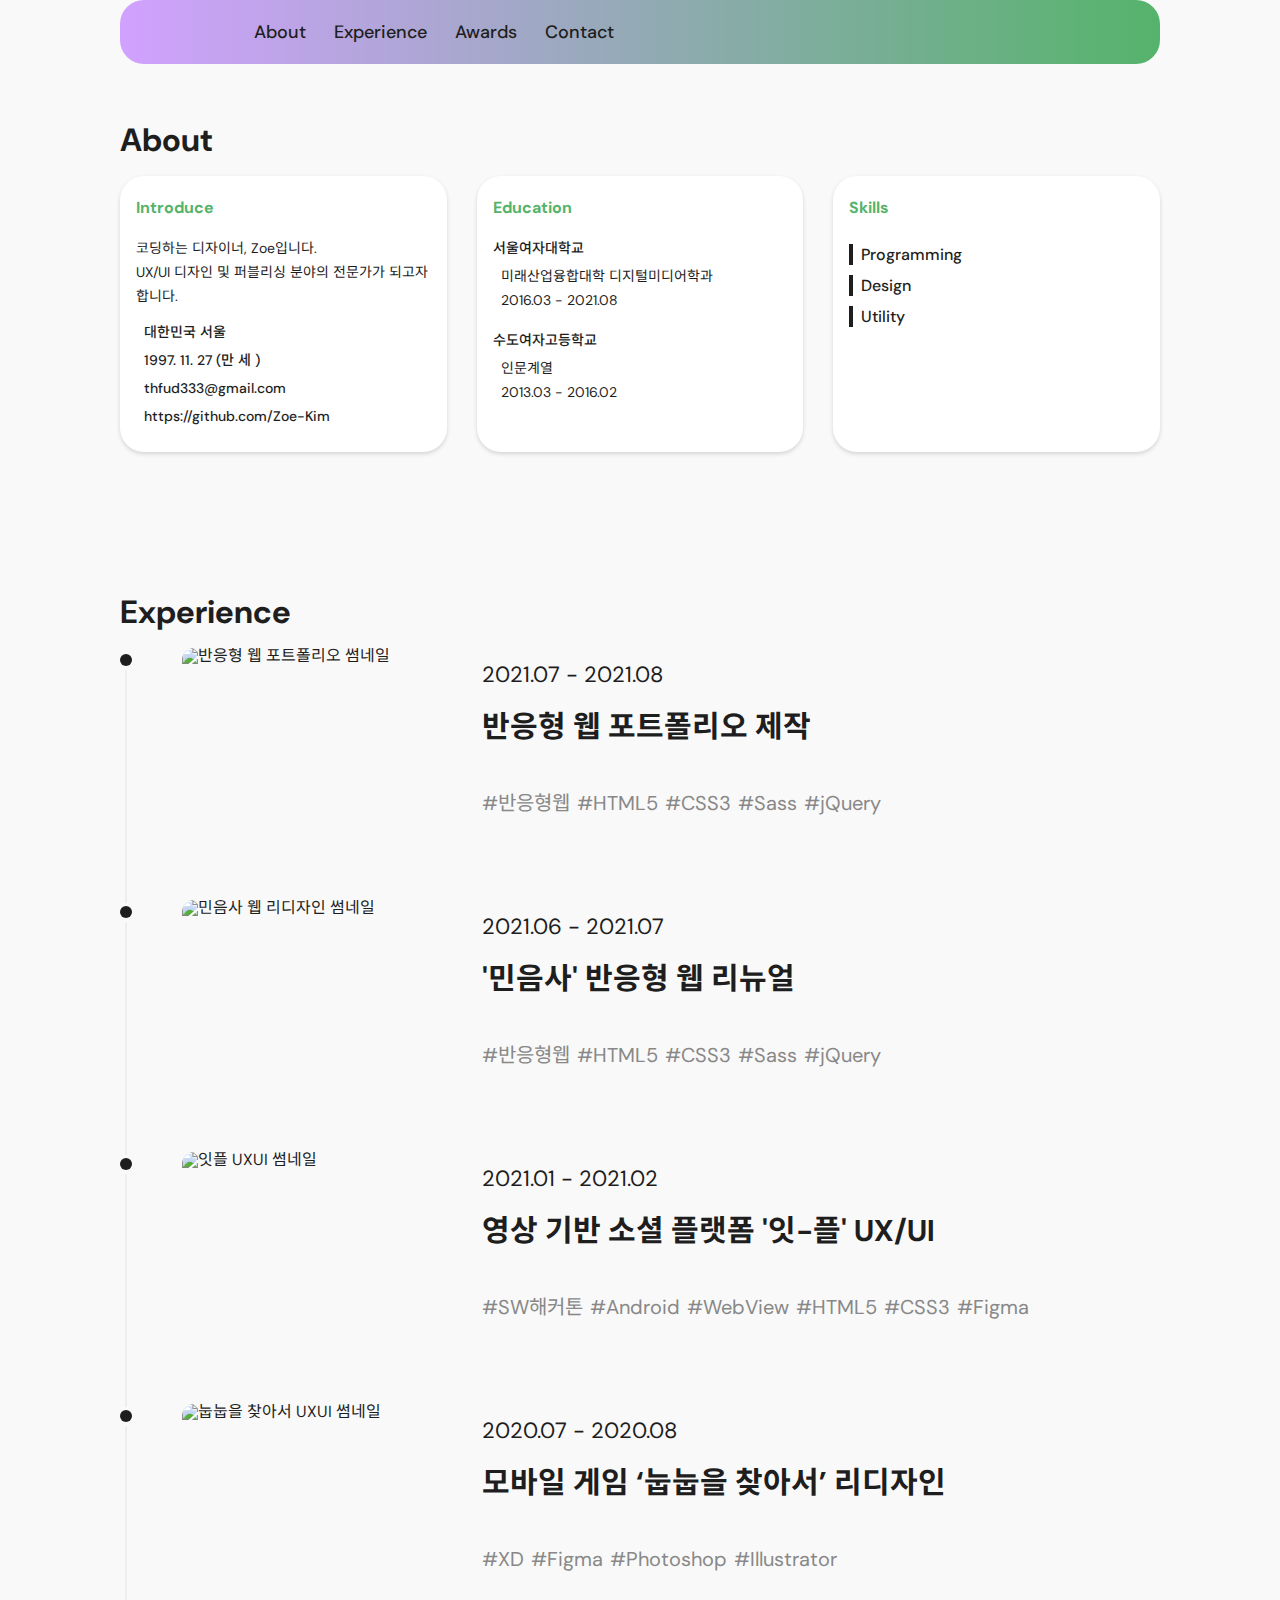
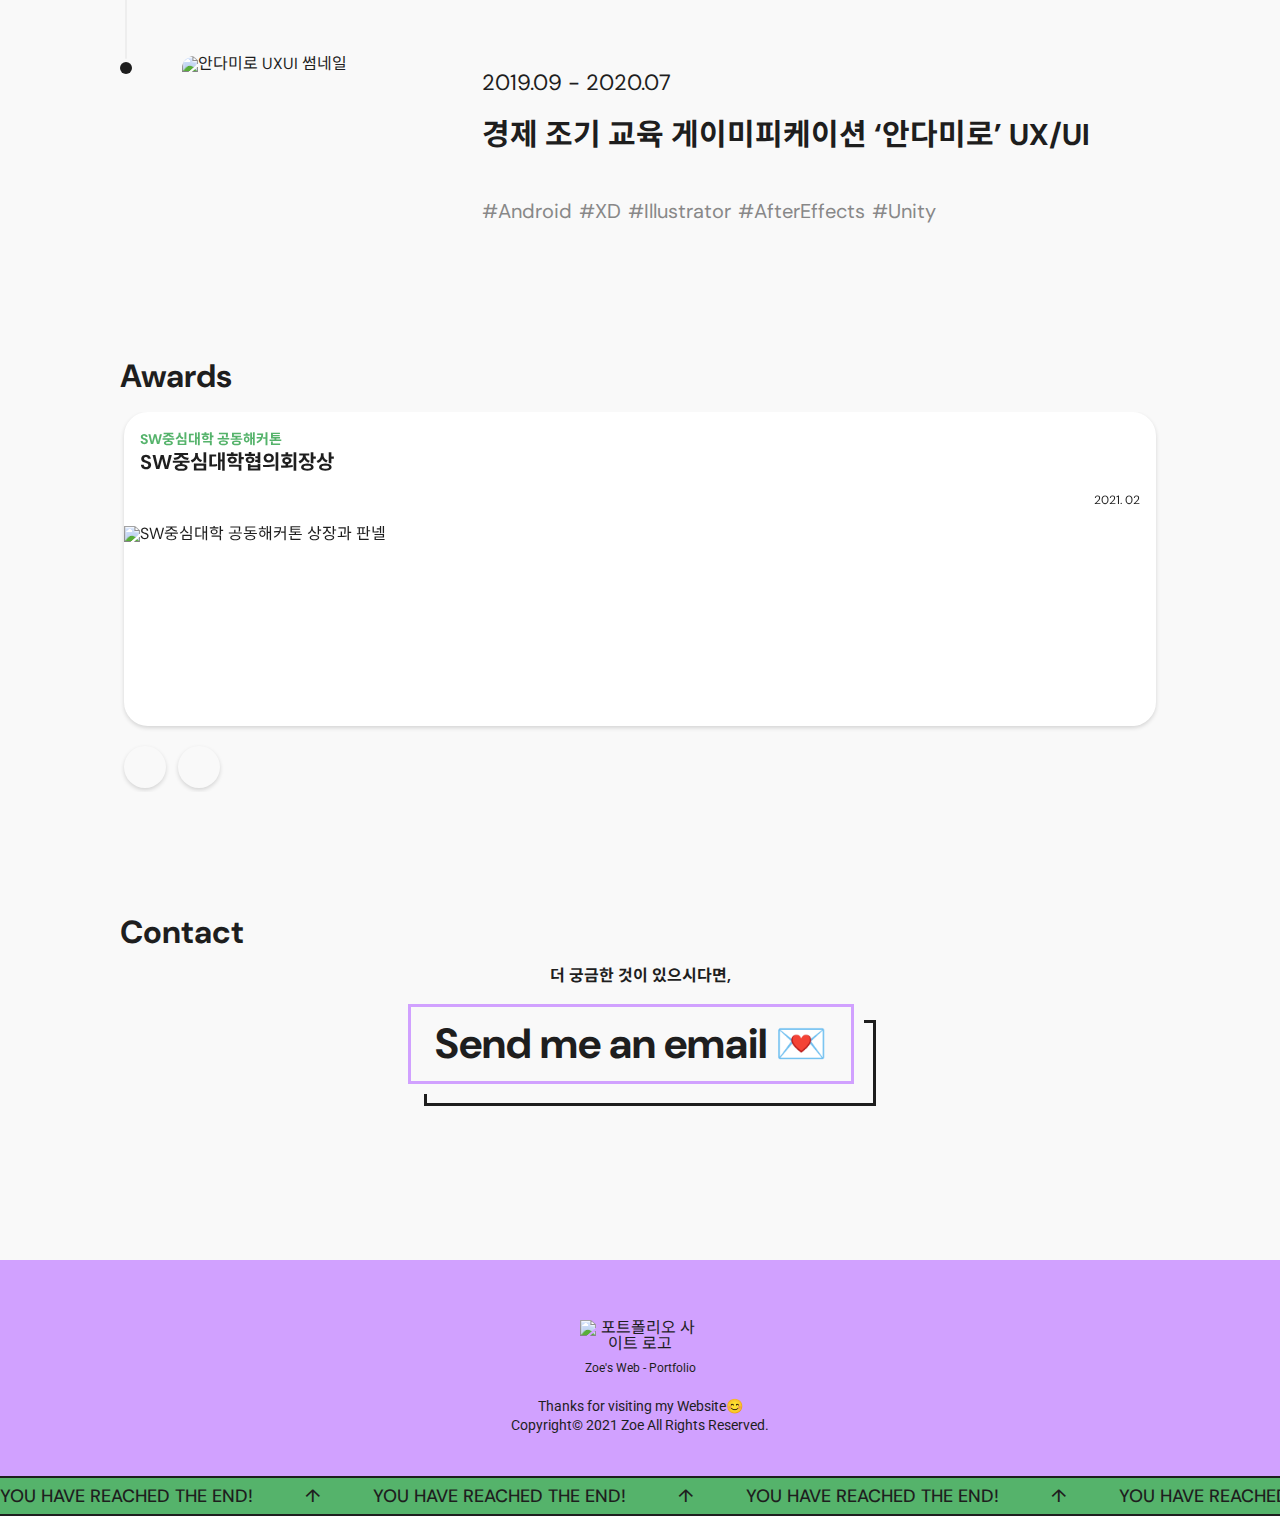
==== commit fc3a4272: "dark mode 구현 완료" ====
--- a/index.html
+++ b/index.html
@@ -45,9 +45,9 @@
             <li><a href="#contact">Contact</a></li>
           </ul>
         </nav>
-        <button class="dark" type="button">
-          <i class="xi-moon"></i>
-          <span class="blind">다크 모드</span>
+        <button id="toggleTheme" type="button">
+          <span class="blind">색상 테마 변경</span>
+          <i id="toggleIcon" class="xi-moon"></i>
         </button>
       </div>
     </div>
@@ -106,44 +106,44 @@
           <p class="font14 mb12">
             코딩하는 디자이너, Zoe입니다. <br>UX/UI 디자인 및 퍼블리싱 분야의 전문가가 되고자 합니다.
           </p>
-          <p class="font14 mb4">
+          <strong class="font14 mb4 icon">
             <i class="xi-maker font16 mr8"></i>
             <span>대한민국 서울</span>
-          </p>
-          <p class="font14 mb4">
+          </strong>
+          <strong class="font14 mb4 icon">
             <i class="xi-cake font16 mr8"></i>
             <span>1997. 11. 27 (만 <span id="age"></span>세 <span id="today" class="font12"></span>)</span>
-          </p>
-          <p class="font14 mb4">
+          </strong>
+          <strong class="font14 mb4 icon">
             <i class="xi-mail font16 mr8"></i>
             <span><a href="mailto:thfud333@gmail.com">thfud333@gmail.com</a></span>
-          </p>
-          <p class="font14 mb4">
+          </strong>
+          <strong class="font14 mb4 icon">
             <i class="xi-github font16 mr8"></i>
             <span><a href="https://github.com/Zoe-Kim" target="_blank" rel="noreferrer noopener">https://github.com/Zoe-Kim</a></span>
-          </p>
+          </strong>
         </div>
         <div class="content_box shadow2 mb20">
           <h5 class="mb16">Education</h5>
-          <p class="font14 mb4 medium">
+          <strong class="font14 mb4">
             서울여자대학교
-          </p>
-          <p class="font14">
+          </strong>
+          <p class="font14 icon">
             <i class="xi-book font16 mr8"></i>
             <span>미래산업융합대학 디지털미디어학과</span>
           </p>
-          <p class="font14">
+          <p class="font14 icon">
             <i class="xi-school font16 mr8"></i>
             <span>2016.03 - 2021.08</span>
           </p>
-          <p class="font14 mb4 mt16 medium">
+          <strong class="font14 mb4 mt16">
             수도여자고등학교
-          </p>
-          <p class="font14">
+          </strong>
+          <p class="font14 icon">
             <i class="xi-book font16 mr8"></i>
             <span>인문계열</span>
           </p>
-          <p class="font14">
+          <p class="font14 icon">
             <i class="xi-school font16 mr8"></i>
             <span>2013.03 - 2016.02</span>
           </p>
@@ -341,7 +341,8 @@
             <div>
               <div class="content_box shadow2">
                 <span class="txt_wrap">
-                  <h5 class="font14 green">SW중심대학 공동해커톤</h5><strong class="font20">SW중심대학협의회장상</strong>
+                  <h5 class="font14">SW중심대학 공동해커톤</h5>
+                  <strong class="font20">SW중심대학협의회장상</strong>
                   <span class="date mt16 font12">2021. 02</span>
                 </span>
                 <div class="thumb_wrap">
@@ -354,7 +355,8 @@
             <div>
               <div class="content_box shadow2">
                 <span class="txt_wrap">
-                  <h5 class="font14 green">서울여대 SWU IT 해커톤</h5><strong class="font20">우수상</strong>
+                  <h5 class="font14">서울여대 SWU IT 해커톤</h5>
+                  <strong class="font20">우수상</strong>
                   <span class="date mt16 font12">2019. 09</span>
                 </span>
                 <div class="thumb_wrap">
@@ -367,7 +369,8 @@
             <div>
               <div class="content_box shadow2">
                 <span class="txt_wrap">
-                  <h5 class="font14 green">성균관대 C-SCHOOL 융합기초프로젝트</h5><strong class="font20">우수상</strong>
+                  <h5 class="font14">성균관대 C-SCHOOL 융합기초프로젝트</h5>
+                  <strong class="font20">우수상</strong>
                   <span class="date mt16 font12">2019. 02</span>
                 </span>
                 <div class="thumb_wrap">
@@ -380,7 +383,8 @@
             <div>
               <div class="content_box shadow2">
                 <span class="txt_wrap">
-                  <h5 class="font14 green">김가네 신메뉴 홍보 영상 공모전</h5><strong class="font20">금상</strong>
+                  <h5 class="font14">김가네 신메뉴 홍보 영상 공모전</h5>
+                  <strong class="font20">금상</strong>
                   <span class="date mt16 font12">2018. 09</span>
                 </span>
                 <div class="thumb_wrap">
@@ -393,7 +397,8 @@
             <div>
               <div class="content_box shadow2">
                 <span class="txt_wrap">
-                  <h5 class="font14 green">서울공공자전거 따릉이 서포터즈 2기</h5><strong class="font20">최우수상</strong>
+                  <h5 class="font14">서울공공자전거 따릉이 서포터즈 2기</h5>
+                  <strong class="font20">최우수상</strong>
                   <span class="date mt16 font12">2018. 08</span>
                 </span>
                 <div class="thumb_wrap">
@@ -425,7 +430,7 @@
         <a href="mailto:thfud333@gmail.com" class="contact_btn">
           <span>Send me an email 💌</span>
         </a>
-        <strong class="purple">언제든지 연락주세요!</strong>
+        <strong>언제든지 연락주세요!</strong>
       </div>
       <div class="contact_bg">
         <img src="images/main/contact/full_heart.png" alt="하트 배경">
@@ -457,25 +462,25 @@
     <div class="flow">
       <ul class="horizontalscroll">
         <li>YOU HAVE REACHED THE END!</li>
-        <li>◇</li>
-        <li>YOU HAVE REACHED THE END!</li>
-        <li>◇</li>
-        <li>YOU HAVE REACHED THE END!</li>
-        <li>◇</li>
-        <li>YOU HAVE REACHED THE END!</li>
-        <li>◇</li>
-        <li>YOU HAVE REACHED THE END!</li>
-        <li>◇</li>
-        <li>YOU HAVE REACHED THE END!</li>
-        <li>◇</li>
-        <li>YOU HAVE REACHED THE END!</li>
-        <li>◇</li>
-        <li>YOU HAVE REACHED THE END!</li>
-        <li>◇</li>
-        <li>YOU HAVE REACHED THE END!</li>
-        <li>◇</li>
-        <li>YOU HAVE REACHED THE END!</li>
-        <li>◇</li>
+        <li>↑</li>
+        <li>YOU HAVE REACHED THE END!</li>
+        <li>↑</li>
+        <li>YOU HAVE REACHED THE END!</li>
+        <li>↑</li>
+        <li>YOU HAVE REACHED THE END!</li>
+        <li>↑</li>
+        <li>YOU HAVE REACHED THE END!</li>
+        <li>↑</li>
+        <li>YOU HAVE REACHED THE END!</li>
+        <li>↑</li>
+        <li>YOU HAVE REACHED THE END!</li>
+        <li>↑</li>
+        <li>YOU HAVE REACHED THE END!</li>
+        <li>↑</li>
+        <li>YOU HAVE REACHED THE END!</li>
+        <li>↑</li>
+        <li>YOU HAVE REACHED THE END!</li>
+        <li>↑</li>
       </ul>
     </div>
   </footer>
--- a/css/common.css
+++ b/css/common.css
@@ -390,16 +390,20 @@
   transition: all 0.3s;
 }
 
-header #header_wrap .wrap .dark {
+header #header_wrap .wrap #toggleTheme {
   font-size: 32px;
   -webkit-transition: all 0.3s;
   transition: all 0.3s;
 }
 
-header #header_wrap .wrap .dark:hover, header #header_wrap .wrap .dark:focus-visible {
+header #header_wrap .wrap #toggleTheme:hover, header #header_wrap .wrap #toggleTheme:focus-visible {
   color: #265AA8;
   -webkit-transition: all 0.3s;
   transition: all 0.3s;
+}
+
+header #header_wrap .wrap #toggleTheme i {
+  margin-top: 6px;
 }
 
 header .m_nav {
@@ -525,6 +529,7 @@
   position: relative;
   z-index: 0;
   background: #D1A1FF;
+  color: #1E1E1E;
 }
 
 footer .wrap div {
@@ -551,7 +556,7 @@
 footer .flow ul {
   -webkit-animation: horizontalscroll 30s linear infinite;
   animation: horizontalscroll 30s linear infinite;
-  background: #fff;
+  background: #55B36B;
   color: #1E1E1E;
   border-top: 2px solid #1E1E1E;
   border-bottom: 2px solid #1E1E1E;
@@ -559,45 +564,53 @@
 }
 
 footer .flow ul li {
-  margin-right: 72px;
+  margin-right: 48px;
   font-size: 18px;
   line-height: 2;
   display: inline-block;
   font-weight: 500;
 }
 
-@media (prefers-color-scheme: dark) {
-  body {
-    color: #fff;
-    background: #202124;
-    cursor: url("../images/common/cursor_dark.png"), auto;
-  }
-  header #header_wrap .wrap .pc_nav ul li:hover a, header #header_wrap .wrap .pc_nav ul li a:focus-visible {
-    color: #202124;
-  }
-  header #header_wrap .wrap .dark:hover, header #header_wrap .wrap .dark:focus-visible {
-    color: #ffc72c;
-  }
-  .scrollBtn {
-    border-color: #fff;
-  }
-  .scrollBtn::after {
-    background: #fff;
-  }
-  #topBtn .arrow_top {
-    background: #fff;
-  }
-  #topBtn .arrow_btm {
-    background: #fff;
-  }
-  #topBtn .round {
-    background-image: url("../images/common/topBtn_round_w.png");
-  }
-  footer .flow ul {
-    background: #202124;
-    color: #fff;
-    border-color: #fff;
-  }
+html.dark body {
+  color: #f9f9f9;
+  background: #202124;
+  cursor: url("../images/common/cursor_dark.png"), auto;
+}
+
+html.dark header #header_wrap .wrap .pc_nav ul li:hover a, html.dark header #header_wrap .wrap .pc_nav ul li a:focus-visible {
+  color: #202124;
+}
+
+html.dark header #header_wrap .wrap #toggleTheme:hover, html.dark header #header_wrap .wrap #toggleTheme:focus-visible {
+  color: #ffc72c;
+}
+
+html.dark .scrollBtn {
+  border-color: #f9f9f9;
+}
+
+html.dark .scrollBtn::after {
+  background: #f9f9f9;
+}
+
+html.dark #topBtn .arrow_top {
+  background: #f9f9f9;
+}
+
+html.dark #topBtn .arrow_btm {
+  background: #f9f9f9;
+}
+
+html.dark #topBtn .round {
+  background-image: url("../images/common/topBtn_round_w.png");
+}
+
+html.dark footer {
+  background: #55B36B;
+}
+
+html.dark footer .flow ul {
+  background: #D1A1FF;
 }
 
 @media screen and (max-width: 1440px) {
--- a/css/main.css
+++ b/css/main.css
@@ -33,27 +33,28 @@
 
 #about .content > div {
   width: calc(100%/3 - 20px);
+  line-height: 24px;
 }
 
 #about .content > div h5 {
   color: #55B36B;
 }
 
-#about .content > div p {
+#about .content > div strong {
+  display: block;
+  font-weight: 500;
+}
+
+#about .content > div .icon {
   display: -webkit-box;
   display: -ms-flexbox;
   display: flex;
   -webkit-box-align: center;
       -ms-flex-align: center;
           align-items: center;
-  line-height: 24px;
-}
-
-#about .content > div p span {
-  display: inline-block;
-}
-
-#about .content > div p span #today {
+}
+
+#about .content > div #today {
   color: gray;
   vertical-align: top;
 }
@@ -225,6 +226,10 @@
   background: url("../images/main/awards/txt_wrap_bg.png") no-repeat left/contain;
 }
 
+#awards .swiper-container .swiper-wrapper .swiper-slide > div .content_box .txt_wrap h5 {
+  color: #55B36B;
+}
+
 #awards .swiper-container .swiper-wrapper .swiper-slide > div .content_box .txt_wrap strong {
   line-height: 1.6;
 }
@@ -242,7 +247,8 @@
 
 #awards .swiper-container .swiper-wrapper .swiper-slide > div .content_box .thumb_wrap img {
   position: absolute;
-  height: 100%;
+  width: 100%;
+  min-height: 100%;
   -webkit-transition: all 0.3s;
   transition: all 0.3s;
 }
@@ -436,210 +442,85 @@
   -webkit-transition: all 0.5s;
   transition: all 0.5s;
   opacity: 1;
-}
-
-@media (prefers-color-scheme: dark) {
-  .content_box {
-    background: #35363A;
-  }
-  #intro {
-    background: #35363A;
-  }
-  #about .content > div h5 {
-    color: #D1A1FF;
-  }
-  #about .content > div p span #today {
-    color: #ccc;
-  }
-  #about .content .accordion .acdnHeader {
-    border-color: #fff;
-  }
-  #about .content .accordion .acdnHeader.on {
-    border-color: #ffc72c;
-  }
-  #experience .experience_history li::before {
-    background: #35363A;
-  }
-  #experience .experience_history li::after {
-    background: #fff;
-  }
-  #experience .experience_history li a > div .cnt_wrap .tag_wrap .tag {
-    color: #666;
-  }
+  color: #D1A1FF;
+}
+
+html.dark .content_box {
+  background: #35363A;
+}
+
+html.dark #intro {
+  background: #35363A;
+}
+
+html.dark #about .content > div h5 {
+  color: #D1A1FF;
+}
+
+html.dark #about .content > div p {
+  color: #ccc;
+}
+
+html.dark #about .content .accordion .acdnHeader {
+  border-color: #f9f9f9;
+}
+
+html.dark #about .content .accordion .acdnHeader.on {
+  border-color: #55B36B;
+}
+
+html.dark #experience .experience_history li::before {
+  background: #35363A;
+}
+
+html.dark #experience .experience_history li::after {
+  background: #f9f9f9;
+}
+
+html.dark #experience .experience_history li a > div .cnt_wrap .tag_wrap .tag {
+  color: #666;
+}
+
+html.dark #awards .swiper-container .swiper-wrapper .swiper-slide > div .content_box .txt_wrap {
+  background-image: url("../images/main/awards/txt_wrap_bg_dark.png");
+}
+
+html.dark #awards .swiper-container .swiper-wrapper .swiper-slide > div .content_box .txt_wrap h5 {
+  color: #D1A1FF;
+}
+
+html.dark #awards .swiper-container .controller .swiper-button-prev {
+  background-image: url("../images/main/awards/prev_btn_dark.png");
+}
+
+html.dark #awards .swiper-container .controller .swiper-button-prev:hover, html.dark #awards .swiper-container .controller .swiper-button-prev:focus {
+  background-image: url("../images/main/awards/prev_btn_hover.png");
+}
+
+html.dark #awards .swiper-container .controller .swiper-button-next {
+  background-image: url("../images/main/awards/next_btn_dark.png");
+}
+
+html.dark #awards .swiper-container .controller .swiper-button-next:hover, html.dark #awards .swiper-container .controller .swiper-button-next:focus {
+  background-image: url("../images/main/awards/next_btn_hover.png");
+}
+
+html.dark #contact .contact_wrap .contact_btn::before {
+  background: #202124;
+}
+
+html.dark #contact .contact_wrap .contact_btn::after {
+  border-color: #f9f9f9;
+}
+
+html.dark #contact .contact_wrap .contact_btn:hover::after {
+  border-color: #D1A1FF;
+}
+
+@media screen and (max-width: 1440px) {
   #awards .swiper-container .swiper-wrapper .swiper-slide > div .content_box .thumb_wrap {
-    position: relative;
-    height: 258px;
-    overflow: hidden;
-  }
-  #awards .swiper-container .swiper-wrapper .swiper-slide > div .content_box .thumb_wrap img {
-    position: absolute;
-    height: 100%;
-    -webkit-transition: all 0.3s;
-    transition: all 0.3s;
-  }
-  #awards .swiper-container .swiper-wrapper .swiper-slide > div .content_box .thumb_wrap:hover img, #awards .swiper-container .swiper-wrapper .swiper-slide > div .content_box .thumb_wrap:focus img {
-    -webkit-transform: scale(1.1);
-    transform: scale(1.1);
-    -webkit-transition: all 0.3s;
-    transition: all 0.3s;
-  }
-  #awards .swiper-container .controller {
-    display: -webkit-box;
-    display: -ms-flexbox;
-    display: flex;
-    position: absolute;
-    bottom: 0;
-    z-index: 100;
-  }
-  #awards .swiper-container .controller .swiper-button-prev, #awards .swiper-container .controller .swiper-button-next {
-    -webkit-transition: all 0.3s;
-    transition: all 0.3s;
-    position: static;
-    margin-top: 0;
-    width: 42px;
-    height: 42px;
-    background: no-repeat 50% / cover;
-    margin-right: 12px;
-    border-radius: 42px;
-  }
-  #awards .swiper-container .controller .swiper-button-prev::after, #awards .swiper-container .controller .swiper-button-next::after {
-    display: none;
-  }
-  #awards .swiper-container .controller .swiper-button-prev {
-    background-image: url("../images/main/awards/prev_btn.png");
-    margin-left: 4px;
-    margin-bottom: 4px;
-  }
-  #awards .swiper-container .controller .swiper-button-prev:hover, #awards .swiper-container .controller .swiper-button-prev:focus {
-    background-image: url("../images/main/awards/prev_btn_hover.png");
-  }
-  #awards .swiper-container .controller .swiper-button-next {
-    background-image: url("../images/main/awards/next_btn.png");
-  }
-  #awards .swiper-container .controller .swiper-button-next:hover, #awards .swiper-container .controller .swiper-button-next:focus {
-    background-image: url("../images/main/awards/next_btn_hover.png");
-  }
-  #contact .contact_wrap {
-    text-align: center;
-    margin-bottom: 120px;
-  }
-  #contact .contact_wrap .contact_btn {
-    -webkit-transition: all 0.5s;
-    transition: all 0.5s;
-    position: relative;
-    display: inline-block;
-    font-size: 42px;
-    font-weight: 700;
-    max-width: calc(100% - 20px);
-    margin-right: 19px;
-  }
-  #contact .contact_wrap .contact_btn::before {
-    content: "";
-    position: absolute;
-    top: 10px;
-    left: 10px;
-    width: 100%;
-    height: 100%;
-    z-index: 1;
-    background: #f9f9f9;
-  }
-  #contact .contact_wrap .contact_btn span {
-    -webkit-transition: all 0.1s;
-    transition: all 0.1s;
-    position: relative;
-    top: 0;
-    left: 0;
-    display: inline-block;
-    z-index: 2;
-    border: 3px solid #D1A1FF;
-    padding: 16px 24px;
-  }
-  #contact .contact_wrap .contact_btn::after {
-    content: "";
-    position: absolute;
-    top: 16px;
-    left: 16px;
-    width: 100%;
-    height: 100%;
-    z-index: 0;
-    border: 3px solid #1E1E1E;
-    -webkit-transition: all 0.5s;
-    transition: all 0.5s;
-  }
-  #contact .contact_wrap .contact_btn:hover {
-    color: #D1A1FF;
-    -webkit-transition: all 0.3s;
-    transition: all 0.3s;
-  }
-  #contact .contact_wrap .contact_btn:hover::after {
-    border-color: #D1A1FF;
-    background: rgba(209, 161, 255, 0.5);
-    -webkit-transition: all 0.3s;
-    transition: all 0.3s;
-  }
-  #contact .contact_wrap strong {
-    -webkit-transition: all 0.5s;
-    transition: all 0.5s;
-    display: block;
-    margin-top: 60px;
-    opacity: 0;
-  }
-  #contact .contact_bg {
-    text-align: center;
-  }
-  #contact .contact_bg img {
-    -webkit-transition: all 0.5s;
-    transition: all 0.5s;
-    position: absolute;
-    bottom: -100px;
-    opacity: 0;
-  }
-  #contact .contact_bg img:nth-child(odd) {
-    bottom: -50px;
-  }
-  #contact .contact_bg img:nth-child(1) {
-    left: 350px;
-  }
-  #contact .contact_bg img:nth-child(2) {
-    left: 250px;
-  }
-  #contact .contact_bg img:nth-child(3) {
-    left: 150px;
-  }
-  #contact .contact_bg img:nth-child(4) {
-    left: 50px;
-  }
-  #contact .contact_bg img:nth-child(5) {
-    right: 350px;
-  }
-  #contact .contact_bg img:nth-child(6) {
-    right: 250px;
-  }
-  #contact .contact_bg img:nth-child(7) {
-    right: 150px;
-  }
-  #contact .contact_bg img:nth-child(8) {
-    right: 50px;
-  }
-  #contact .contact_wrap.on .contact_btn span {
-    top: 10px;
-    left: 10px;
-  }
-  #contact .contact_wrap.on + .contact_bg img {
-    bottom: 30px;
-    opacity: 1;
-  }
-  #contact .contact_wrap.on + .contact_bg img:nth-child(odd) {
-    bottom: 80px;
-  }
-  #contact .contact_wrap.on strong {
-    -webkit-transition: all 0.5s;
-    transition: all 0.5s;
-    opacity: 1;
-  }
-}
-
-@media screen and (max-width: 1440px) {
+    height: 200px;
+  }
   #contact .contact_wrap {
     margin-bottom: 100px;
   }
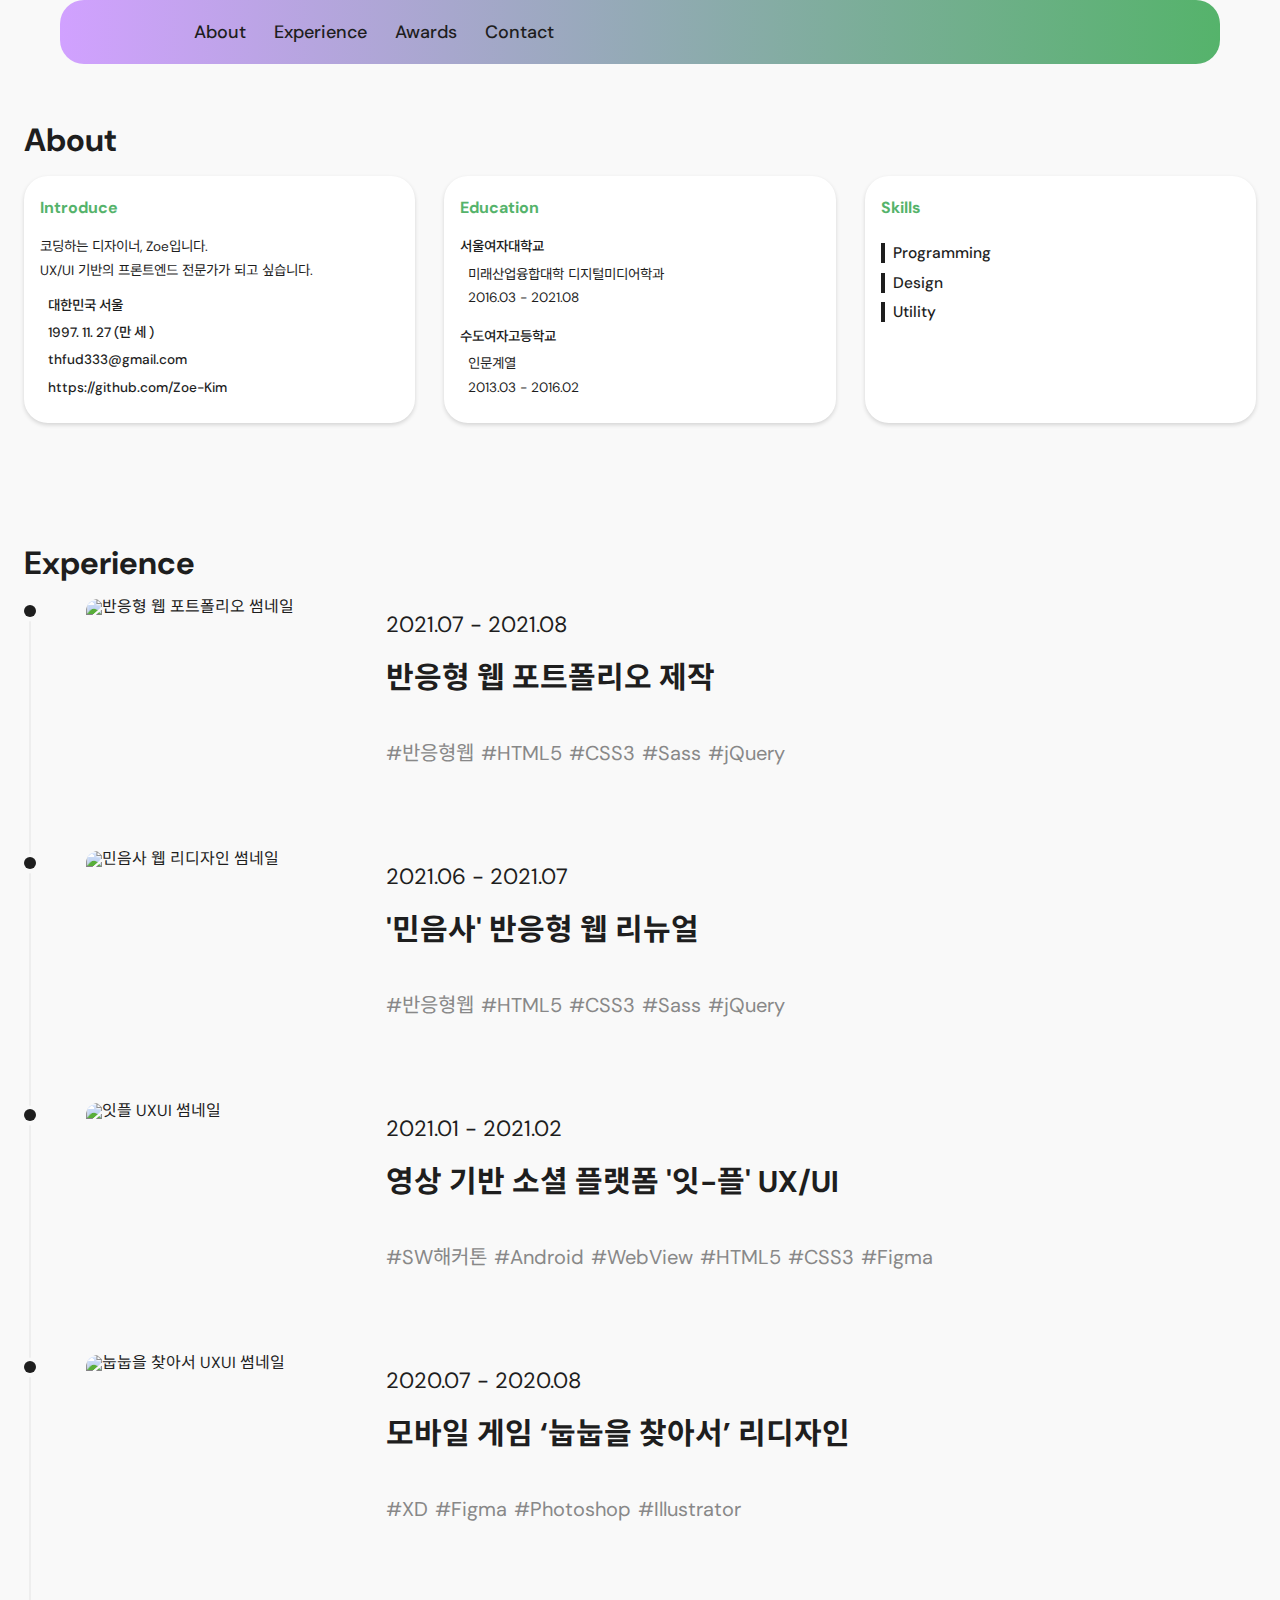
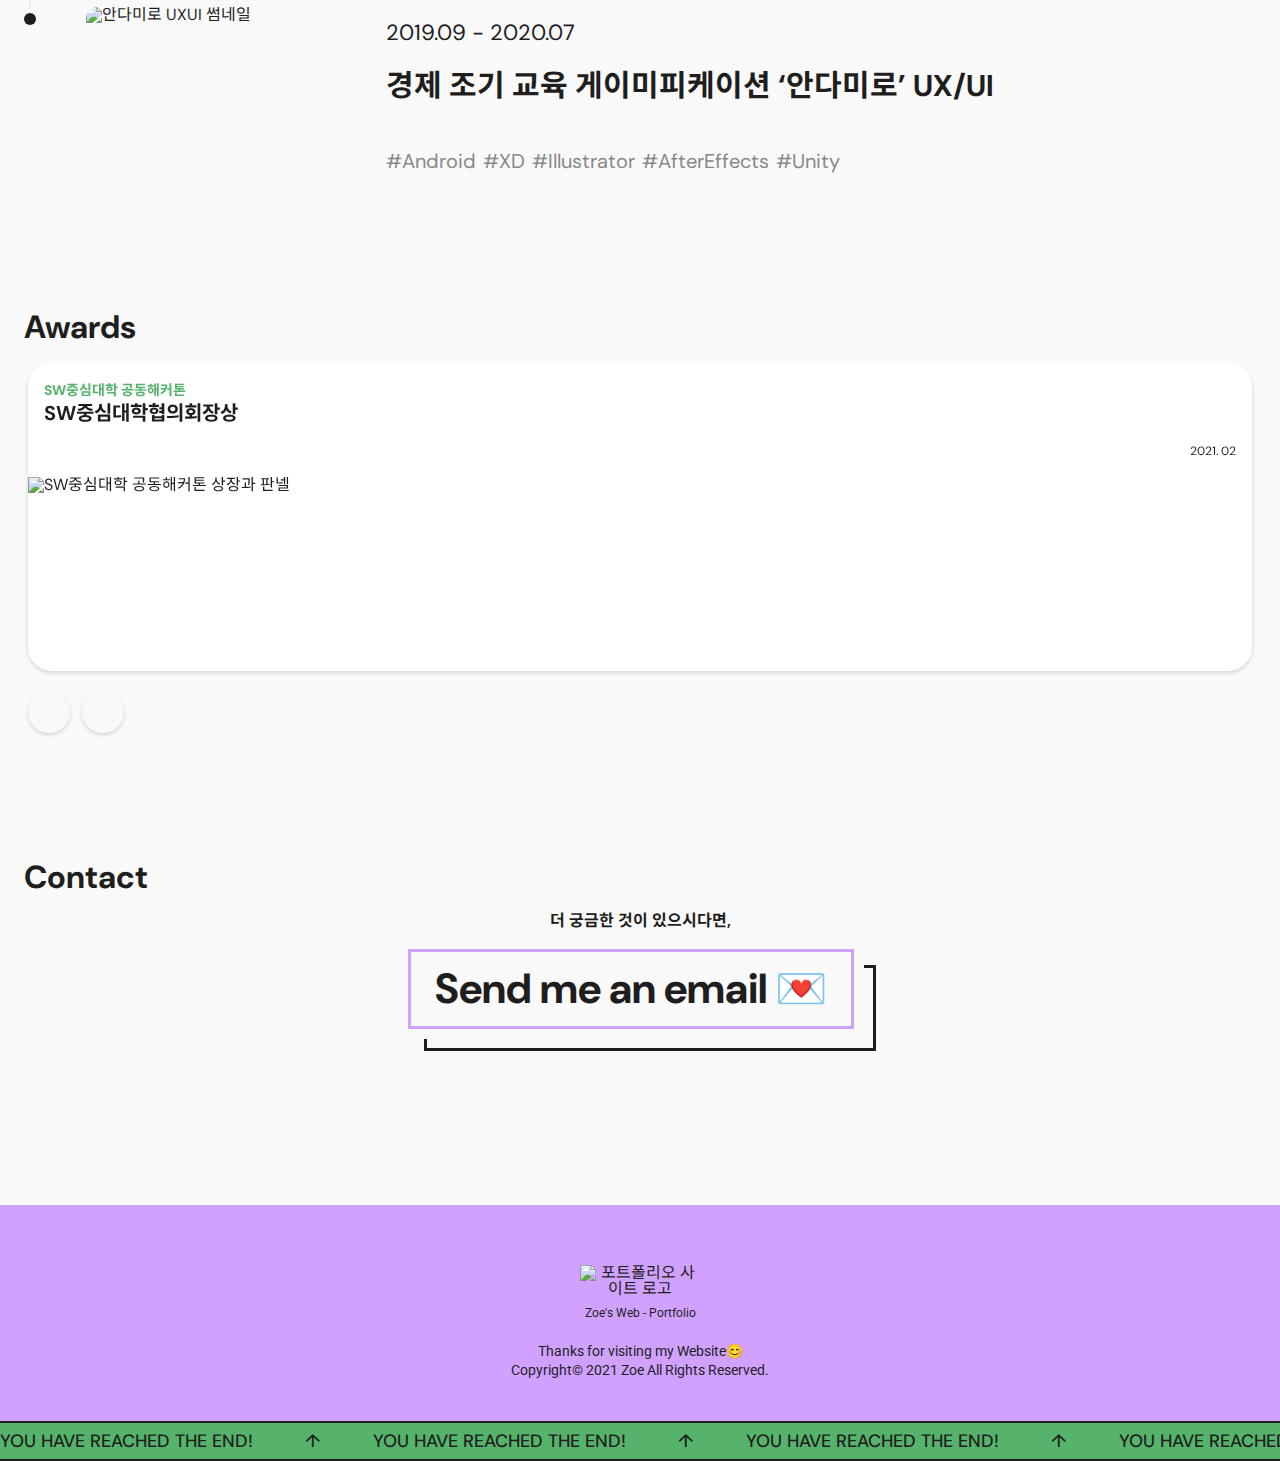
==== commit 57f69309: "반응형 제작중" ====
--- a/index.html
+++ b/index.html
@@ -82,8 +82,7 @@
       <h3>
         <p>Hi, I'm Zoe. </p>
         <br>
-        <p>I do Web UX/UI Design, </p>
-        <p>and Efficient Development </p>
+        <p>I do Web UX/UI Design </p>
         <p>based on Web Accessibility. </p>
       </h3>
       <button class="scrollBtn" type="button">
@@ -101,54 +100,54 @@
     </div>
     <div class="wrap">
       <div class="content">
-        <div class="content_box shadow2 mb20">
+        <div class="content_box shadow2">
           <h5 class="mb16">Introduce</h5>
-          <p class="font14 mb12">
-            코딩하는 디자이너, Zoe입니다. <br>UX/UI 디자인 및 퍼블리싱 분야의 전문가가 되고자 합니다.
+          <p class="mb12">
+            코딩하는 디자이너, Zoe입니다. <br>UX/UI 기반의 프론트엔드 전문가가 되고 싶습니다.
           </p>
-          <strong class="font14 mb4 icon">
-            <i class="xi-maker font16 mr8"></i>
+          <strong class="mb4 icon">
+            <i class="xi-maker mr8"></i>
             <span>대한민국 서울</span>
           </strong>
-          <strong class="font14 mb4 icon">
-            <i class="xi-cake font16 mr8"></i>
-            <span>1997. 11. 27 (만 <span id="age"></span>세 <span id="today" class="font12"></span>)</span>
-          </strong>
-          <strong class="font14 mb4 icon">
-            <i class="xi-mail font16 mr8"></i>
+          <strong class="mb4 icon">
+            <i class="xi-cake mr8"></i>
+            <span>1997. 11. 27 (만 <span id="age"></span>세 <span id="today"></span>)</span>
+          </strong>
+          <strong class="mb4 icon">
+            <i class="xi-mail mr8"></i>
             <span><a href="mailto:thfud333@gmail.com">thfud333@gmail.com</a></span>
           </strong>
-          <strong class="font14 mb4 icon">
-            <i class="xi-github font16 mr8"></i>
+          <strong class="mb4 icon">
+            <i class="xi-github mr8"></i>
             <span><a href="https://github.com/Zoe-Kim" target="_blank" rel="noreferrer noopener">https://github.com/Zoe-Kim</a></span>
           </strong>
         </div>
-        <div class="content_box shadow2 mb20">
+        <div class="content_box shadow2">
           <h5 class="mb16">Education</h5>
-          <strong class="font14 mb4">
+          <strong class="mb4">
             서울여자대학교
           </strong>
-          <p class="font14 icon">
-            <i class="xi-book font16 mr8"></i>
+          <p class="icon">
+            <i class="xi-book mr8"></i>
             <span>미래산업융합대학 디지털미디어학과</span>
           </p>
-          <p class="font14 icon">
-            <i class="xi-school font16 mr8"></i>
+          <p class="icon">
+            <i class="xi-school mr8"></i>
             <span>2016.03 - 2021.08</span>
           </p>
-          <strong class="font14 mb4 mt16">
+          <strong class="mb4 mt16">
             수도여자고등학교
           </strong>
-          <p class="font14 icon">
-            <i class="xi-book font16 mr8"></i>
+          <p class="icon">
+            <i class="xi-book mr8"></i>
             <span>인문계열</span>
           </p>
-          <p class="font14 icon">
-            <i class="xi-school font16 mr8"></i>
+          <p class="icon">
+            <i class="xi-school mr8"></i>
             <span>2013.03 - 2016.02</span>
           </p>
         </div>
-        <div class="content_box shadow2 mb20">
+        <div class="content_box shadow2">
           <h5 class="mb16">Skills</h5>
           <div class="accordion" id="skills">
             <h3 class="tit">
@@ -159,7 +158,7 @@
               </button>
             </h3>
             <div role="region" aria-labelledby="acdnHeader1" id="acdnPanel1" class="acdnPanel">
-              <div class="mt8 font14">
+              <div class="mt8" >
                 <span class="blind">Programming Skills</span>
                 <p>HTML5</p>
                 <p>CSS3</p>
--- a/css/common.css
+++ b/css/common.css
@@ -392,8 +392,8 @@
 
 header #header_wrap .wrap #toggleTheme {
   font-size: 32px;
-  -webkit-transition: all 0.3s;
-  transition: all 0.3s;
+  -webkit-transition: all 1.2s;
+  transition: all 1.2s;
 }
 
 header #header_wrap .wrap #toggleTheme:hover, header #header_wrap .wrap #toggleTheme:focus-visible {
@@ -618,11 +618,11 @@
     padding: 0 120px 60px;
   }
   .section .wrap {
-    margin: 0 120px;
-  }
-}
-
-@media screen and (max-width: 1024px) {
+    margin: 0 8.33333vw;
+  }
+}
+
+@media screen and (max-width: 1320px) {
   header {
     padding: 0 60px 60px;
   }
--- a/css/main.css
+++ b/css/main.css
@@ -40,9 +40,18 @@
   color: #55B36B;
 }
 
+#about .content > div p {
+  font-size: 14px;
+}
+
 #about .content > div strong {
   display: block;
   font-weight: 500;
+  font-size: 14px;
+}
+
+#about .content > div i {
+  font-size: 16px;
 }
 
 #about .content > div .icon {
@@ -57,6 +66,7 @@
 #about .content > div #today {
   color: gray;
   vertical-align: top;
+  font-size: 12px;
 }
 
 #about .content .accordion .acdnHeader {
@@ -65,6 +75,7 @@
   padding-left: 8px;
   text-align: left;
   border-left: 4px solid #1E1E1E;
+  font-size: 16px;
 }
 
 #about .content .accordion .acdnHeader i {
@@ -74,7 +85,6 @@
   position: absolute;
   right: 0;
   top: 50%;
-  padding: 0 10px;
 }
 
 #about .content .accordion .acdnHeader.on {
@@ -386,6 +396,8 @@
   position: absolute;
   bottom: -100px;
   opacity: 0;
+  width: 64px;
+  height: 64px;
 }
 
 #contact .contact_bg img:nth-child(odd) {
@@ -393,35 +405,35 @@
 }
 
 #contact .contact_bg img:nth-child(1) {
-  left: 350px;
+  left: 21%;
 }
 
 #contact .contact_bg img:nth-child(2) {
-  left: 250px;
+  left: 14%;
 }
 
 #contact .contact_bg img:nth-child(3) {
-  left: 150px;
+  left: 7%;
 }
 
 #contact .contact_bg img:nth-child(4) {
-  left: 50px;
+  left: 0;
 }
 
 #contact .contact_bg img:nth-child(5) {
-  right: 350px;
+  right: 21%;
 }
 
 #contact .contact_bg img:nth-child(6) {
-  right: 250px;
+  right: 14%;
 }
 
 #contact .contact_bg img:nth-child(7) {
-  right: 150px;
+  right: 7%;
 }
 
 #contact .contact_bg img:nth-child(8) {
-  right: 50px;
+  right: 0;
 }
 
 #contact .contact_wrap.on .contact_btn span {
@@ -518,55 +530,85 @@
 }
 
 @media screen and (max-width: 1440px) {
+  #about .content > div {
+    width: calc(100%/3 - 1.38889vw);
+    line-height: 1.66667vw;
+  }
+  #about .content > div p {
+    font-size: 0.97222vw;
+  }
+  #about .content > div strong {
+    font-size: 0.97222vw;
+  }
+  #about .content > div i {
+    font-size: 1.11111vw;
+  }
+  #about .content > div #today {
+    font-size: 0.83333vw;
+  }
+  #about .content .accordion .acdnHeader {
+    font-size: 1.11111vw;
+  }
   #awards .swiper-container .swiper-wrapper .swiper-slide > div .content_box .thumb_wrap {
-    height: 200px;
+    height: 13.88889vw;
   }
   #contact .contact_wrap {
     margin-bottom: 100px;
   }
+}
+
+@media screen and (max-width: 1320px) {
+  #about .content > div {
+    width: calc(100%/3 - 1.51515vw);
+    line-height: 1.81818vw;
+  }
+  #about .content > div p {
+    font-size: 1.06061vw;
+  }
+  #about .content > div strong {
+    font-size: 1.06061vw;
+  }
+  #about .content > div i {
+    font-size: 1.21212vw;
+  }
+  #about .content > div #today {
+    font-size: 0.90909vw;
+  }
+  #about .content .accordion .acdnHeader {
+    font-size: 1.21212vw;
+  }
+  #awards .swiper-container .swiper-wrapper .swiper-slide > div .content_box .thumb_wrap {
+    height: 15.15152vw;
+  }
+}
+
+@media screen and (max-width: 1152px) {
+  #about .content > div {
+    width: calc(100%/3 - 1.73611vw);
+    line-height: 2.08333vw;
+  }
+  #about .content > div p {
+    font-size: 1.21528vw;
+  }
+  #about .content > div strong {
+    font-size: 1.21528vw;
+  }
+  #about .content > div i {
+    font-size: 1.38889vw;
+  }
+  #about .content > div #today {
+    font-size: 1.04167vw;
+  }
+  #about .content .accordion .acdnHeader {
+    font-size: 1.38889vw;
+  }
+  #experience .experience_history li a > div .cnt_wrap {
+    padding-left: 3.47222vw;
+  }
+  #awards .swiper-container .swiper-wrapper .swiper-slide > div .content_box .thumb_wrap {
+    height: 17.36111vw;
+  }
   #contact .contact_bg img {
-    position: absolute;
-    bottom: -100px;
-    opacity: 0;
-  }
-  #contact .contact_bg img:nth-child(odd) {
-    bottom: -50px;
-  }
-  #contact .contact_bg img:nth-child(1) {
-    left: 270px;
-  }
-  #contact .contact_bg img:nth-child(2) {
-    left: 180px;
-  }
-  #contact .contact_bg img:nth-child(3) {
-    left: 90px;
-  }
-  #contact .contact_bg img:nth-child(4) {
-    left: 0px;
-  }
-  #contact .contact_bg img:nth-child(5) {
-    right: 270px;
-  }
-  #contact .contact_bg img:nth-child(6) {
-    right: 180px;
-  }
-  #contact .contact_bg img:nth-child(7) {
-    right: 90px;
-  }
-  #contact .contact_bg img:nth-child(8) {
-    right: 0px;
-  }
-  #contact .contact_wrap.on + .contact_bg img {
-    bottom: 30px;
-    opacity: 1;
-  }
-  #contact .contact_wrap.on + .contact_bg img:nth-child(odd) {
-    bottom: 80px;
-  }
-}
-
-@media screen and (max-width: 1024px) {
-  #experience .experience_history li a > div .cnt_wrap {
-    padding-left: 40px;
-  }
-}
+    display: none;
+  }
+}
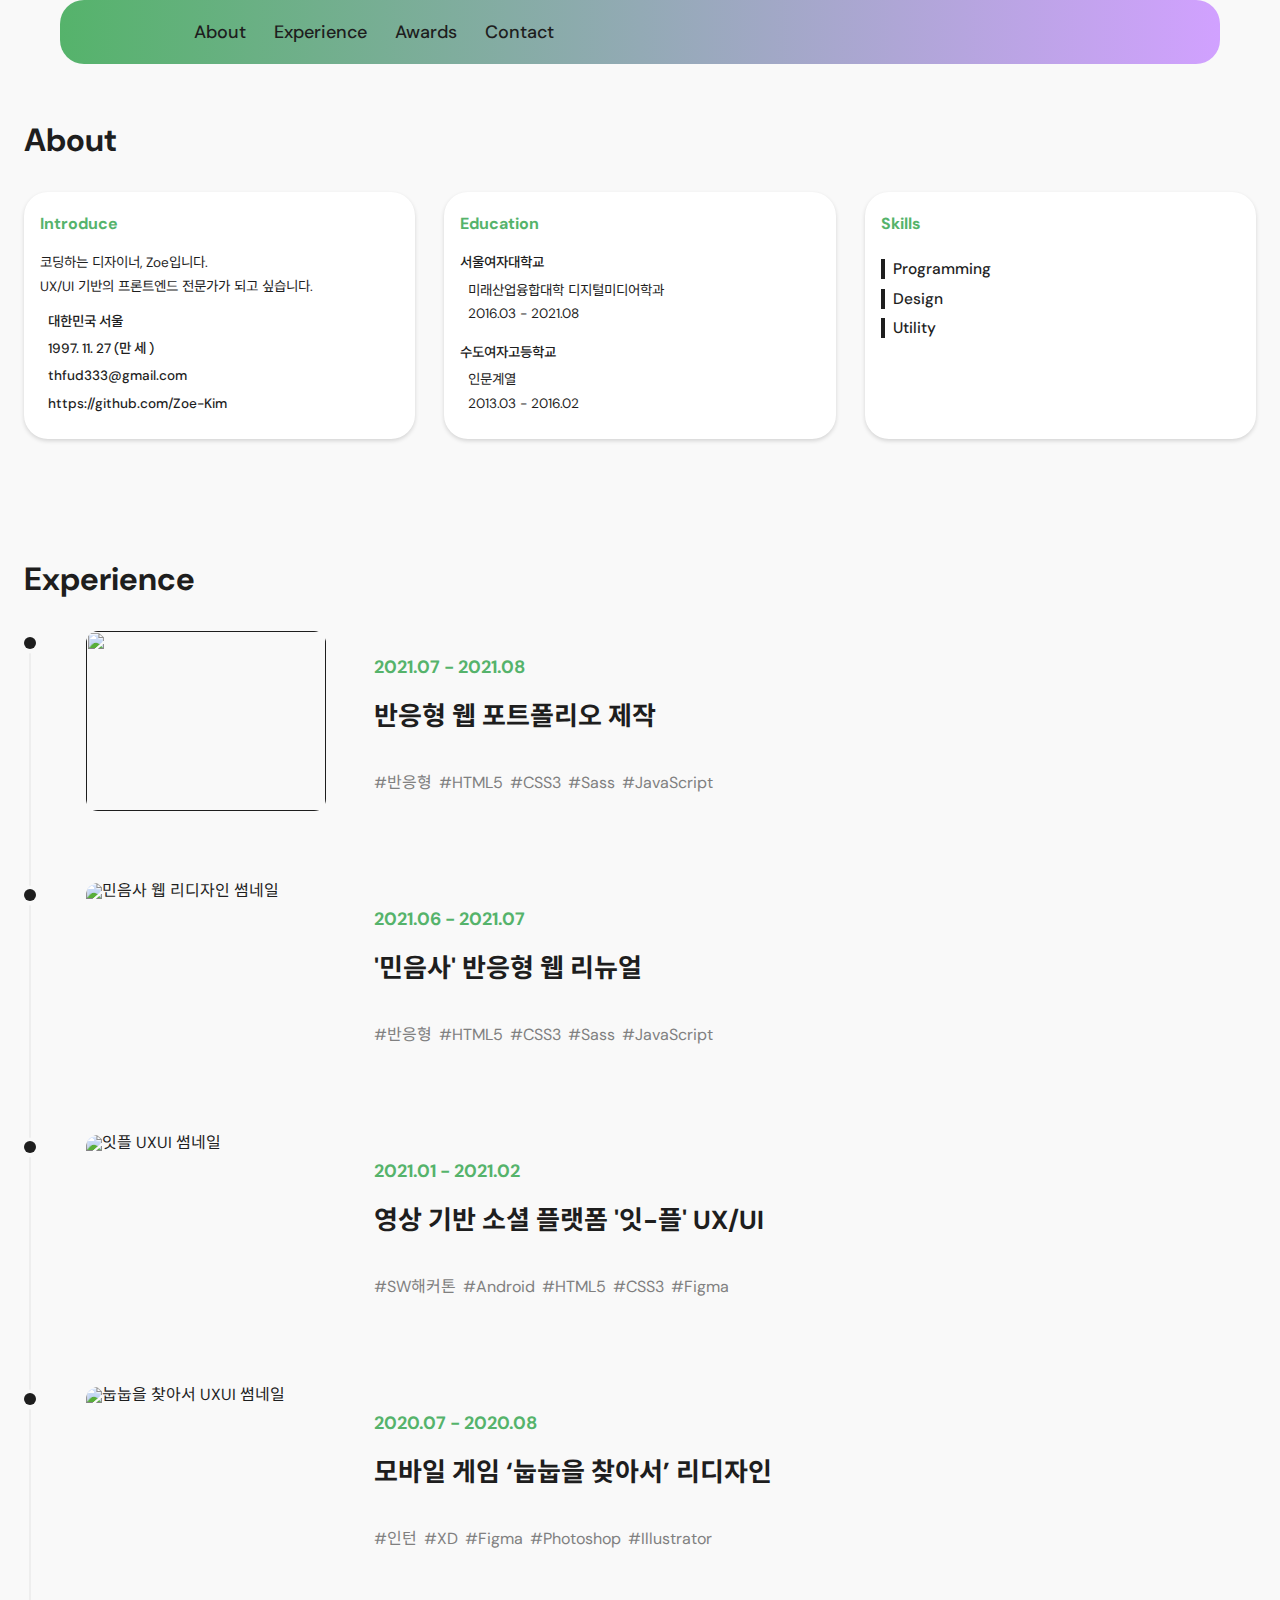
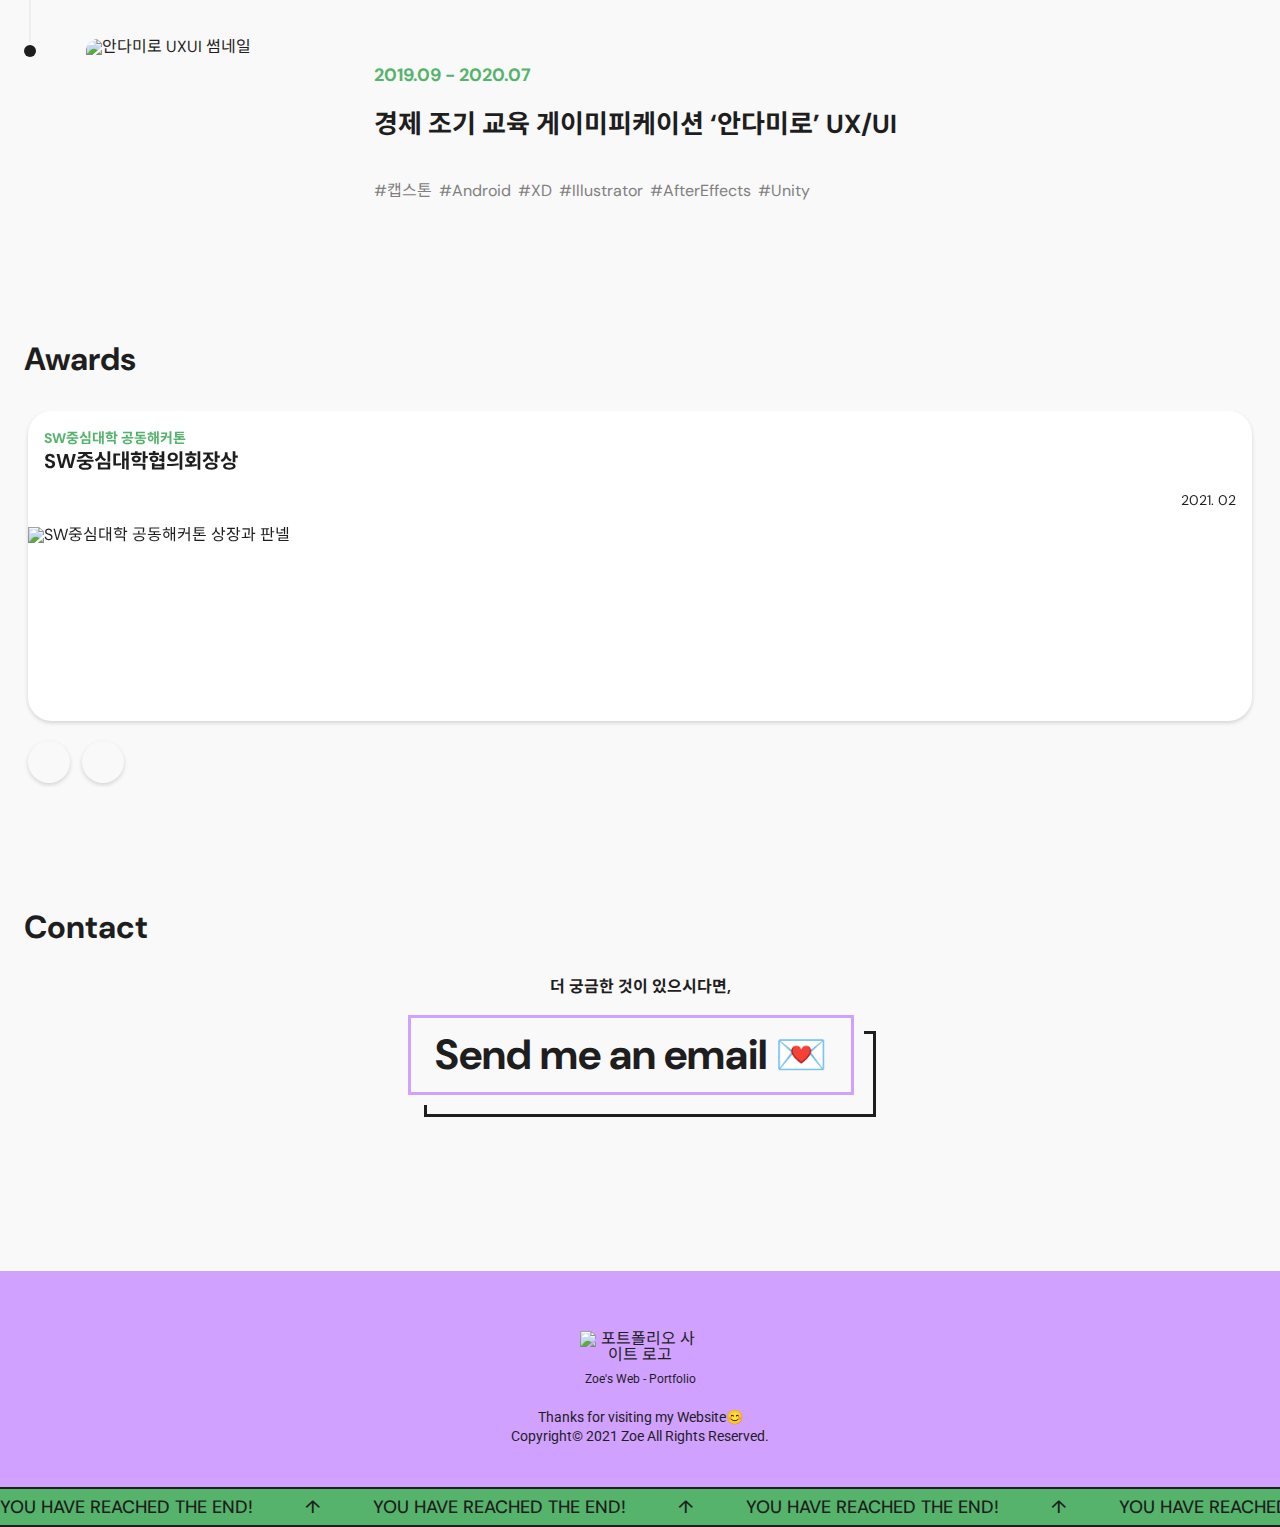
==== commit 592a802a: "모바일 .m_nav 완성 & 스크롤바 숨김 처리 & header 그라디언트 모션 조절" ====
--- a/index.html
+++ b/index.html
@@ -45,28 +45,29 @@
             <li><a href="#contact">Contact</a></li>
           </ul>
         </nav>
+        <nav class="m_nav">
+          <h1 class="logo">
+            <a href="index.html"><span class="blind">포트폴리오 사이트 로고</span></a>
+          </h1>
+          <button class="menu_open" type="button">
+            <span class="blind">전체메뉴 열기</span>
+          </button>
+          <div class="menu_wrap shadow1">
+            <ul class="menu">
+              <li><a href="#about" class="first">About</a></li>
+              <li><a href="#experience">Experience</a></li>
+              <li><a href="#awards">Awards</a></li>
+              <li><a href="#contact">Contact</a></li>
+            </ul>
+            <button class="menu_close last" type="button"></button>
+          </div>
+        </nav>
         <button id="toggleTheme" type="button">
           <span class="blind">색상 테마 변경</span>
           <i id="toggleIcon" class="xi-moon"></i>
         </button>
       </div>
     </div>
-    <nav class="m_nav">
-      <button class="menu_open" type="button">
-        <span class="blind">전체메뉴 열기</span>
-      </button>
-      <div class="menu_wrap">
-        <ul class="menu">
-          <li><a href="#about">About</a></li>
-          <li><a href="#experience">Experience</a></li>
-          <li><a href="#awards">Awards</a></li>
-          <li><a href="#contact">Contact</a></li>
-        </ul>
-        <button class="menu_close" type="button">
-          <img src="images/common/close_btn.png" alt="전체메뉴 닫기">
-        </button>
-      </div>
-    </nav>
   </header>
   <!-- top button -->
   <button id="topBtn" type="button">
@@ -94,7 +95,7 @@
   <section id="about" class="section">
     <h2 class="blind">자기소개</h2>
     <div class="wrap">
-      <div class="title mb20">
+      <div class="title">
         <h5 class="font32">About</h5>
       </div>
     </div>
@@ -210,7 +211,7 @@
   <section id="experience" class="section">
     <h2 class="blind">경험 및 경력 기술</h2>
     <div class="wrap">
-      <div class="title mb20">
+      <div class="title">
         <h5 class="font32">Experience</h5>
       </div>
     </div>
@@ -221,17 +222,17 @@
           <a href="">
             <div>
               <span class="thumb_wrap">
-                <img src="images/main/experience/thumb1.jpg" alt="반응형 웹 포트폴리오 썸네일">
+                <img src="images/main/experience/thumb1.jpg" alt="">
               </span>
               <div class="cnt_wrap">
-                <span class="date font22">2021.07 - 2021.08</span>
-                <strong class="title font30">반응형 웹 포트폴리오 제작</strong>
-                <span class="tag_wrap mt24">
-                  <span class="tag mr3 font20">#반응형웹</span>
-                  <span class="tag mr3 font20">#HTML5</span>
-                  <span class="tag mr3 font20">#CSS3</span>
-                  <span class="tag mr3 font20">#Sass</span>
-                  <span class="tag mr3 font20">#jQuery</span>
+                <span class="date">2021.07 - 2021.08</span>
+                <strong class="title">반응형 웹 포트폴리오 제작</strong>
+                <span class="tag_wrap">
+                  <span class="tag">#반응형</span>
+                  <span class="tag">#HTML5</span>
+                  <span class="tag">#CSS3</span>
+                  <span class="tag">#Sass</span>
+                  <span class="tag">#JavaScript</span>
                 </span>
               </div>
             </div>
@@ -245,14 +246,14 @@
                 <img src="images/main/experience/thumb2.jpg" alt="민음사 웹 리디자인 썸네일">
               </span>
               <div class="cnt_wrap">
-                <span class="date font22">2021.06 - 2021.07</span>
-                <strong class="title font30">'민음사' 반응형 웹 리뉴얼</strong>
-                <span class="tag_wrap mt24">
-                  <span class="tag mr3 font20">#반응형웹</span>
-                  <span class="tag mr3 font20">#HTML5</span>
-                  <span class="tag mr3 font20">#CSS3</span>
-                  <span class="tag mr3 font20">#Sass</span>
-                  <span class="tag mr3 font20">#jQuery</span>
+                <span class="date">2021.06 - 2021.07</span>
+                <strong class="title">'민음사' 반응형 웹 리뉴얼</strong>
+                <span class="tag_wrap">
+                  <span class="tag">#반응형</span>
+                  <span class="tag">#HTML5</span>
+                  <span class="tag">#CSS3</span>
+                  <span class="tag">#Sass</span>
+                  <span class="tag">#JavaScript</span>
                 </span>
               </div>
             </div>
@@ -266,15 +267,14 @@
                 <img src="images/main/experience/thumb4.jpg" alt="잇플 UXUI 썸네일">
               </span>
               <div class="cnt_wrap">
-                <span class="date font22">2021.01 - 2021.02</span>
-                <strong class="title font30">영상 기반 소셜 플랫폼 '잇-플' UX/UI</strong>
-                <span class="tag_wrap mt24">
-                  <span class="tag mr3 font20">#SW해커톤</span>
-                  <span class="tag mr3 font20">#Android</span>
-                  <span class="tag mr3 font20">#WebView</span>
-                  <span class="tag mr3 font20">#HTML5</span>
-                  <span class="tag mr3 font20">#CSS3</span>
-                  <span class="tag mr3 font20">#Figma</span>
+                <span class="date">2021.01 - 2021.02</span>
+                <strong class="title">영상 기반 소셜 플랫폼 '잇-플' UX/UI</strong>
+                <span class="tag_wrap">
+                  <span class="tag">#SW해커톤</span>
+                  <span class="tag">#Android</span>
+                  <span class="tag">#HTML5</span>
+                  <span class="tag">#CSS3</span>
+                  <span class="tag">#Figma</span>
                 </span>
               </div>
             </div>
@@ -288,13 +288,14 @@
                 <img src="images/main/experience/thumb5.jpg" alt="눕눕을 찾아서 UXUI 썸네일">
               </span>
               <div class="cnt_wrap">
-                <span class="date font22">2020.07 - 2020.08</span>
-                <strong class="title font30">모바일 게임 ‘눕눕을 찾아서’ 리디자인</strong>
-                <span class="tag_wrap mt24">
-                  <span class="tag mr3 font20">#XD</span>
-                  <span class="tag mr3 font20">#Figma</span>
-                  <span class="tag mr3 font20">#Photoshop</span>
-                  <span class="tag mr3 font20">#Illustrator</span>
+                <span class="date">2020.07 - 2020.08</span>
+                <strong class="title">모바일 게임 ‘눕눕을 찾아서’ 리디자인</strong>
+                <span class="tag_wrap">
+                  <span class="tag">#인턴</span>
+                  <span class="tag">#XD</span>
+                  <span class="tag">#Figma</span>
+                  <span class="tag">#Photoshop</span>
+                  <span class="tag">#Illustrator</span>
                 </span>
               </div>
             </div>
@@ -308,14 +309,15 @@
                 <img src="images/main/experience/thumb6.jpg" alt="안다미로 UXUI 썸네일">
               </span>
               <div class="cnt_wrap">
-                <span class="date font22">2019.09 - 2020.07</span>
-                <strong class="title font30">경제 조기 교육 게이미피케이션 ‘안다미로’ UX/UI</strong>
-                <span class="tag_wrap mt24">
-                  <span class="tag mr3 font20">#Android</span>
-                  <span class="tag mr3 font20">#XD</span>
-                  <span class="tag mr3 font20">#Illustrator</span>
-                  <span class="tag mr3 font20">#AfterEffects</span>
-                  <span class="tag mr3 font20">#Unity</span>
+                <span class="date">2019.09 - 2020.07</span>
+                <strong class="title">경제 조기 교육 게이미피케이션 ‘안다미로’ UX/UI</strong>
+                <span class="tag_wrap">
+                  <span class="tag">#캡스톤</span>
+                  <span class="tag">#Android</span>
+                  <span class="tag">#XD</span>
+                  <span class="tag">#Illustrator</span>
+                  <span class="tag">#AfterEffects</span>
+                  <span class="tag">#Unity</span>
                 </span>
               </div>
             </div>
@@ -328,7 +330,7 @@
   <section id="awards" class="section">
     <h2 class="blind">수상 내역</h2>
     <div class="wrap">
-      <div class="title mb20">
+      <div class="title">
         <h5 class="font32">Awards</h5>
       </div>
     </div>
@@ -340,9 +342,9 @@
             <div>
               <div class="content_box shadow2">
                 <span class="txt_wrap">
-                  <h5 class="font14">SW중심대학 공동해커톤</h5>
-                  <strong class="font20">SW중심대학협의회장상</strong>
-                  <span class="date mt16 font12">2021. 02</span>
+                  <h6>SW중심대학 공동해커톤</h6>
+                  <strong>SW중심대학협의회장상</strong>
+                  <span class="date">2021. 02</span>
                 </span>
                 <div class="thumb_wrap">
                   <img src="images/main/awards/thumb1.jpg" alt="SW중심대학 공동해커톤 상장과 판넬">
@@ -354,9 +356,9 @@
             <div>
               <div class="content_box shadow2">
                 <span class="txt_wrap">
-                  <h5 class="font14">서울여대 SWU IT 해커톤</h5>
-                  <strong class="font20">우수상</strong>
-                  <span class="date mt16 font12">2019. 09</span>
+                  <h6>서울여대 SWU IT 해커톤</h6>
+                  <strong>우수상</strong>
+                  <span class="date">2019. 09</span>
                 </span>
                 <div class="thumb_wrap">
                   <img src="images/main/awards/thumb2.jpg" alt="서울여대 SWU IT 해커톤 수상 판넬">
@@ -368,9 +370,9 @@
             <div>
               <div class="content_box shadow2">
                 <span class="txt_wrap">
-                  <h5 class="font14">성균관대 C-SCHOOL 융합기초프로젝트</h5>
-                  <strong class="font20">우수상</strong>
-                  <span class="date mt16 font12">2019. 02</span>
+                  <h6>성균관대 C-SCHOOL 융합기초프로젝트</h6>
+                  <strong>우수상</strong>
+                  <span class="date">2019. 02</span>
                 </span>
                 <div class="thumb_wrap">
                   <img src="images/main/awards/thumb3.jpg" alt="성균관대 C-SCHOOL 융합기초프로젝트 수상 판넬">
@@ -382,9 +384,9 @@
             <div>
               <div class="content_box shadow2">
                 <span class="txt_wrap">
-                  <h5 class="font14">김가네 신메뉴 홍보 영상 공모전</h5>
-                  <strong class="font20">금상</strong>
-                  <span class="date mt16 font12">2018. 09</span>
+                  <h6>김가네 신메뉴 홍보 영상 공모전</h6>
+                  <strong>금상</strong>
+                  <span class="date">2018. 09</span>
                 </span>
                 <div class="thumb_wrap">
                   <img src="images/main/awards/thumb4.jpg" alt="김가네 신메뉴 홍보 영상 공모전 수상자 발표 내역">
@@ -396,9 +398,9 @@
             <div>
               <div class="content_box shadow2">
                 <span class="txt_wrap">
-                  <h5 class="font14">서울공공자전거 따릉이 서포터즈 2기</h5>
-                  <strong class="font20">최우수상</strong>
-                  <span class="date mt16 font12">2018. 08</span>
+                  <h6>서울공공자전거 따릉이 서포터즈 2기</h6>
+                  <strong>최우수상</strong>
+                  <span class="date">2018. 08</span>
                 </span>
                 <div class="thumb_wrap">
                   <img class="btm" src="images/main/awards/thumb5.jpg" alt="서울공공자전거 따릉이 서포터즈 상장">
@@ -419,7 +421,7 @@
   <section id="contact" class="section">
     <h2 class="blind">메일 보내기</h2>
     <div class="wrap">
-      <div class="title mb20">
+      <div class="title">
         <h5 class="font32">Contact</h5>
       </div>
     </div>
--- a/css/common.css
+++ b/css/common.css
@@ -305,11 +305,16 @@
   font-weight: 400;
   background: #f9f9f9;
   cursor: url("../images/common/cursor1.png"), auto;
+  scrollbar-width: none;
 }
 
 body * {
   -webkit-box-sizing: border-box;
           box-sizing: border-box;
+}
+
+body::-webkit-scrollbar {
+  display: none;
 }
 
 header {
@@ -322,11 +327,15 @@
 }
 
 header #header_wrap {
+  -webkit-transition: all 0.3s;
+  transition: all 0.3s;
   position: relative;
   width: 100%;
   height: 64px;
-  background: -webkit-gradient(linear, left top, right top, from(#D1A1FF), to(#55B36B));
-  background: linear-gradient(to right, #D1A1FF, #55B36B);
+  background: -webkit-gradient(linear, left top, right top, from(#55B36B), color-stop(#D1A1FF), to(#64C2FF));
+  background: linear-gradient(to right, #55B36B, #D1A1FF, #64C2FF);
+  background-size: 200% 100%;
+  background-position: 0 0;
   border-radius: 24px;
   z-index: 1;
 }
@@ -392,8 +401,8 @@
 
 header #header_wrap .wrap #toggleTheme {
   font-size: 32px;
-  -webkit-transition: all 1.2s;
-  transition: all 1.2s;
+  -webkit-transition: all 0.8s;
+  transition: all 0.8s;
 }
 
 header #header_wrap .wrap #toggleTheme:hover, header #header_wrap .wrap #toggleTheme:focus-visible {
@@ -408,7 +417,7 @@
 
 header .m_nav {
   visibility: hidden;
-  height: 0;
+  max-height: 0;
   overflow: hidden;
 }
 
@@ -525,6 +534,10 @@
   margin: 0 240px;
 }
 
+.section .wrap > .title {
+  margin-bottom: 36px;
+}
+
 footer {
   position: relative;
   z-index: 0;
@@ -577,7 +590,11 @@
   cursor: url("../images/common/cursor_dark.png"), auto;
 }
 
-html.dark header #header_wrap .wrap .pc_nav ul li:hover a, html.dark header #header_wrap .wrap .pc_nav ul li a:focus-visible {
+html.dark header #header_wrap {
+  background-position: 100% 0;
+}
+
+html.dark header #header_wrap .wrap {
   color: #202124;
 }
 
@@ -585,6 +602,22 @@
   color: #ffc72c;
 }
 
+html.dark header #header_wrap .wrap .menu_wrap {
+  background: #35363A;
+}
+
+html.dark header #header_wrap .wrap .menu_wrap .menu li a {
+  color: #f9f9f9;
+}
+
+html.dark header #header_wrap .wrap .menu_wrap .menu li:hover a, html.dark header #header_wrap .wrap .menu_wrap .menu li a:focus-visible {
+  color: #D1A1FF;
+}
+
+html.dark header #header_wrap .wrap .menu_wrap .menu_close {
+  background-image: url("../images/common/close_btn_w.png");
+}
+
 html.dark .scrollBtn {
   border-color: #f9f9f9;
 }
@@ -606,7 +639,7 @@
 }
 
 html.dark footer {
-  background: #55B36B;
+  background: #64C2FF;
 }
 
 html.dark footer .flow ul {
@@ -630,3 +663,78 @@
     margin: 0 24px;
   }
 }
+
+@media screen and (max-width: 767px) {
+  header {
+    padding: 0 40px 40px;
+  }
+  header #header_wrap .wrap .pc_nav {
+    display: none;
+  }
+  header #header_wrap .wrap .m_nav {
+    visibility: visible;
+    max-height: 64px;
+    overflow: visible;
+  }
+  header #header_wrap .wrap .m_nav .logo a {
+    display: block;
+    width: 60px;
+    height: 60px;
+    background: url("../images/common/favicon.ico") no-repeat center/cover;
+  }
+  header #header_wrap .wrap .m_nav .menu_open {
+    -webkit-transform: translateY(-50%);
+    transform: translateY(-50%);
+    position: absolute;
+    top: 50%;
+    right: 52px;
+    width: 20px;
+    height: 20px;
+    background: url("../images/common/menu_open_btn.png") no-repeat center/cover;
+  }
+  header #header_wrap .wrap .m_nav .menu_dim {
+    position: fixed;
+    top: 0;
+    left: 0;
+    width: 100%;
+    height: 100%;
+    background: #1E1E1E;
+    opacity: 0;
+  }
+  header #header_wrap .wrap .m_nav .menu_wrap {
+    position: fixed;
+    top: 0;
+    right: -100%;
+    width: 60%;
+    height: 100vh;
+    background: #fff;
+    padding: 20px;
+    visibility: hidden;
+  }
+  header #header_wrap .wrap .m_nav .menu_wrap .menu li a {
+    display: block;
+    margin: 30px 0;
+    padding: 10px 0;
+    font-size: 32px;
+    font-weight: 700;
+    line-height: 1.3;
+    -webkit-transition: all 0.3s;
+    transition: all 0.3s;
+  }
+  header #header_wrap .wrap .m_nav .menu_wrap .menu li:hover a, header #header_wrap .wrap .m_nav .menu_wrap .menu li a:focus-visible {
+    color: #55B36B;
+    -webkit-transition: all 0.5s;
+    transition: all 0.5s;
+  }
+  header #header_wrap .wrap .m_nav .menu_wrap .menu_close {
+    position: absolute;
+    top: 20px;
+    right: 20px;
+    width: 20px;
+    height: 20px;
+    background: url("../images/common/close_btn.png") no-repeat center/cover;
+  }
+  .section .wrap {
+    margin: 0 12px;
+  }
+}
--- a/css/main.css
+++ b/css/main.css
@@ -13,11 +13,11 @@
   position: absolute;
   top: 50%;
   left: 0;
-  font-size: 26px;
+  font-size: 32px;
   text-align: center;
   width: 100%;
-  font-weight: 400;
-  line-height: 1.7;
+  font-weight: 500;
+  line-height: 1.5;
 }
 
 #about .content {
@@ -189,34 +189,31 @@
   -webkit-box-pack: space-evenly;
       -ms-flex-pack: space-evenly;
           justify-content: space-evenly;
-  padding-left: 60px;
+  padding-left: 48px;
 }
 
 #experience .experience_history li a > div .cnt_wrap .date {
   display: block;
   line-height: 32px;
+  font-size: 18px;
+  font-weight: 700;
+  color: #55B36B;
 }
 
 #experience .experience_history li a > div .cnt_wrap .title {
-  display: -webkit-box;
-  -webkit-line-clamp: 2;
-  -webkit-box-orient: vertical;
-  white-space: normal;
-  max-height: 104px;
-  text-overflow: ellipsis;
-  overflow: hidden;
-  overflow: hidden;
-  line-height: 52px;
+  font-size: 26px;
 }
 
 #experience .experience_history li a > div .cnt_wrap .tag_wrap {
   display: block;
+  margin-top: 26px;
 }
 
 #experience .experience_history li a > div .cnt_wrap .tag_wrap .tag {
   display: inline-block;
-  line-height: 30px;
-  color: #888;
+  margin-right: 3px;
+  font-size: 16px;
+  color: gray;
 }
 
 #awards .swiper-container {
@@ -234,19 +231,22 @@
   display: block;
   padding: 20px 16px;
   background: url("../images/main/awards/txt_wrap_bg.png") no-repeat left/contain;
-}
-
-#awards .swiper-container .swiper-wrapper .swiper-slide > div .content_box .txt_wrap h5 {
+  font-size: 14px;
+}
+
+#awards .swiper-container .swiper-wrapper .swiper-slide > div .content_box .txt_wrap h6 {
   color: #55B36B;
 }
 
 #awards .swiper-container .swiper-wrapper .swiper-slide > div .content_box .txt_wrap strong {
   line-height: 1.6;
+  font-size: 20px;
 }
 
 #awards .swiper-container .swiper-wrapper .swiper-slide > div .content_box .txt_wrap .date {
   display: block;
   text-align: right;
+  margin-top: 16px;
 }
 
 #awards .swiper-container .swiper-wrapper .swiper-slide > div .content_box .thumb_wrap {
@@ -478,7 +478,7 @@
 }
 
 html.dark #about .content .accordion .acdnHeader.on {
-  border-color: #55B36B;
+  border-color: #64C2FF;
 }
 
 html.dark #experience .experience_history li::before {
@@ -489,15 +489,15 @@
   background: #f9f9f9;
 }
 
-html.dark #experience .experience_history li a > div .cnt_wrap .tag_wrap .tag {
-  color: #666;
+html.dark #experience .experience_history li a > div .cnt_wrap .date {
+  color: #D1A1FF;
 }
 
 html.dark #awards .swiper-container .swiper-wrapper .swiper-slide > div .content_box .txt_wrap {
   background-image: url("../images/main/awards/txt_wrap_bg_dark.png");
 }
 
-html.dark #awards .swiper-container .swiper-wrapper .swiper-slide > div .content_box .txt_wrap h5 {
+html.dark #awards .swiper-container .swiper-wrapper .swiper-slide > div .content_box .txt_wrap h6 {
   color: #D1A1FF;
 }
 
@@ -602,9 +602,57 @@
   #about .content .accordion .acdnHeader {
     font-size: 1.38889vw;
   }
+  #experience .experience_history li {
+    padding: 0 0 6.25vw 5.38194vw;
+  }
+  #experience .experience_history li::before {
+    top: 1.90972vw;
+    left: 0.43403vw;
+    bottom: -0.26042vw;
+    width: 0.17361vw;
+    border-radius: 0.17361vw;
+  }
+  #experience .experience_history li::after {
+    top: 0.52083vw;
+    width: 1.04167vw;
+    height: 1.04167vw;
+    border-radius: 1.04167vw;
+  }
+  #experience .experience_history li a > div .thumb_wrap {
+    width: 20.83333vw;
+    height: 15.625vw;
+    border-radius: 1.04167vw;
+  }
   #experience .experience_history li a > div .cnt_wrap {
     padding-left: 3.47222vw;
   }
+  #experience .experience_history li a > div .cnt_wrap .date {
+    line-height: 2.77778vw;
+    font-size: 1.5625vw;
+  }
+  #experience .experience_history li a > div .cnt_wrap .title {
+    font-size: 2.25694vw;
+  }
+  #experience .experience_history li a > div .cnt_wrap .tag_wrap {
+    margin-top: 2.25694vw;
+  }
+  #experience .experience_history li a > div .cnt_wrap .tag_wrap .tag {
+    margin-right: 0.26042vw;
+    font-size: 1.38889vw;
+  }
+  #awards .swiper-container .swiper-wrapper .swiper-slide > div .content_box {
+    margin: 0 0.34722vw;
+  }
+  #awards .swiper-container .swiper-wrapper .swiper-slide > div .content_box .txt_wrap {
+    padding: 1.73611vw 1.38889vw;
+    font-size: 1.21528vw;
+  }
+  #awards .swiper-container .swiper-wrapper .swiper-slide > div .content_box .txt_wrap strong {
+    font-size: 1.73611vw;
+  }
+  #awards .swiper-container .swiper-wrapper .swiper-slide > div .content_box .txt_wrap .date {
+    margin-top: 1.38889vw;
+  }
   #awards .swiper-container .swiper-wrapper .swiper-slide > div .content_box .thumb_wrap {
     height: 17.36111vw;
   }
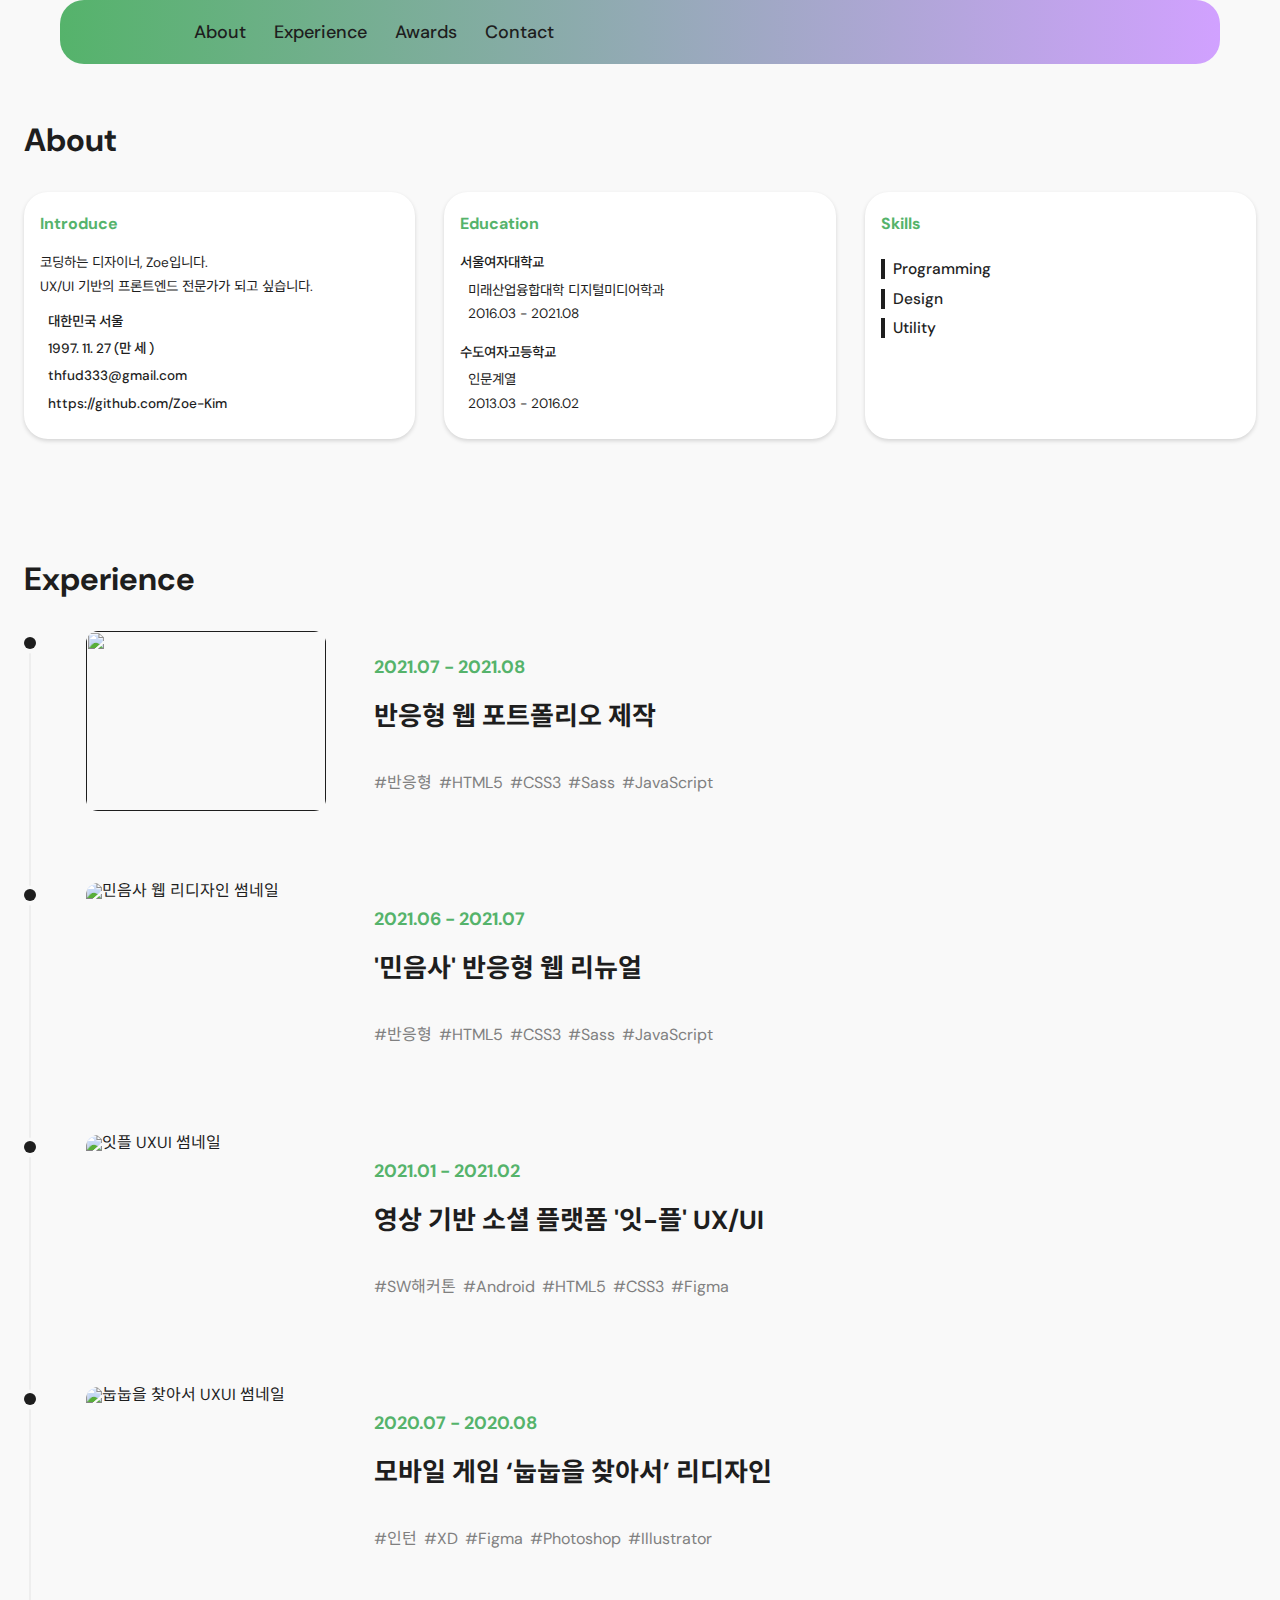
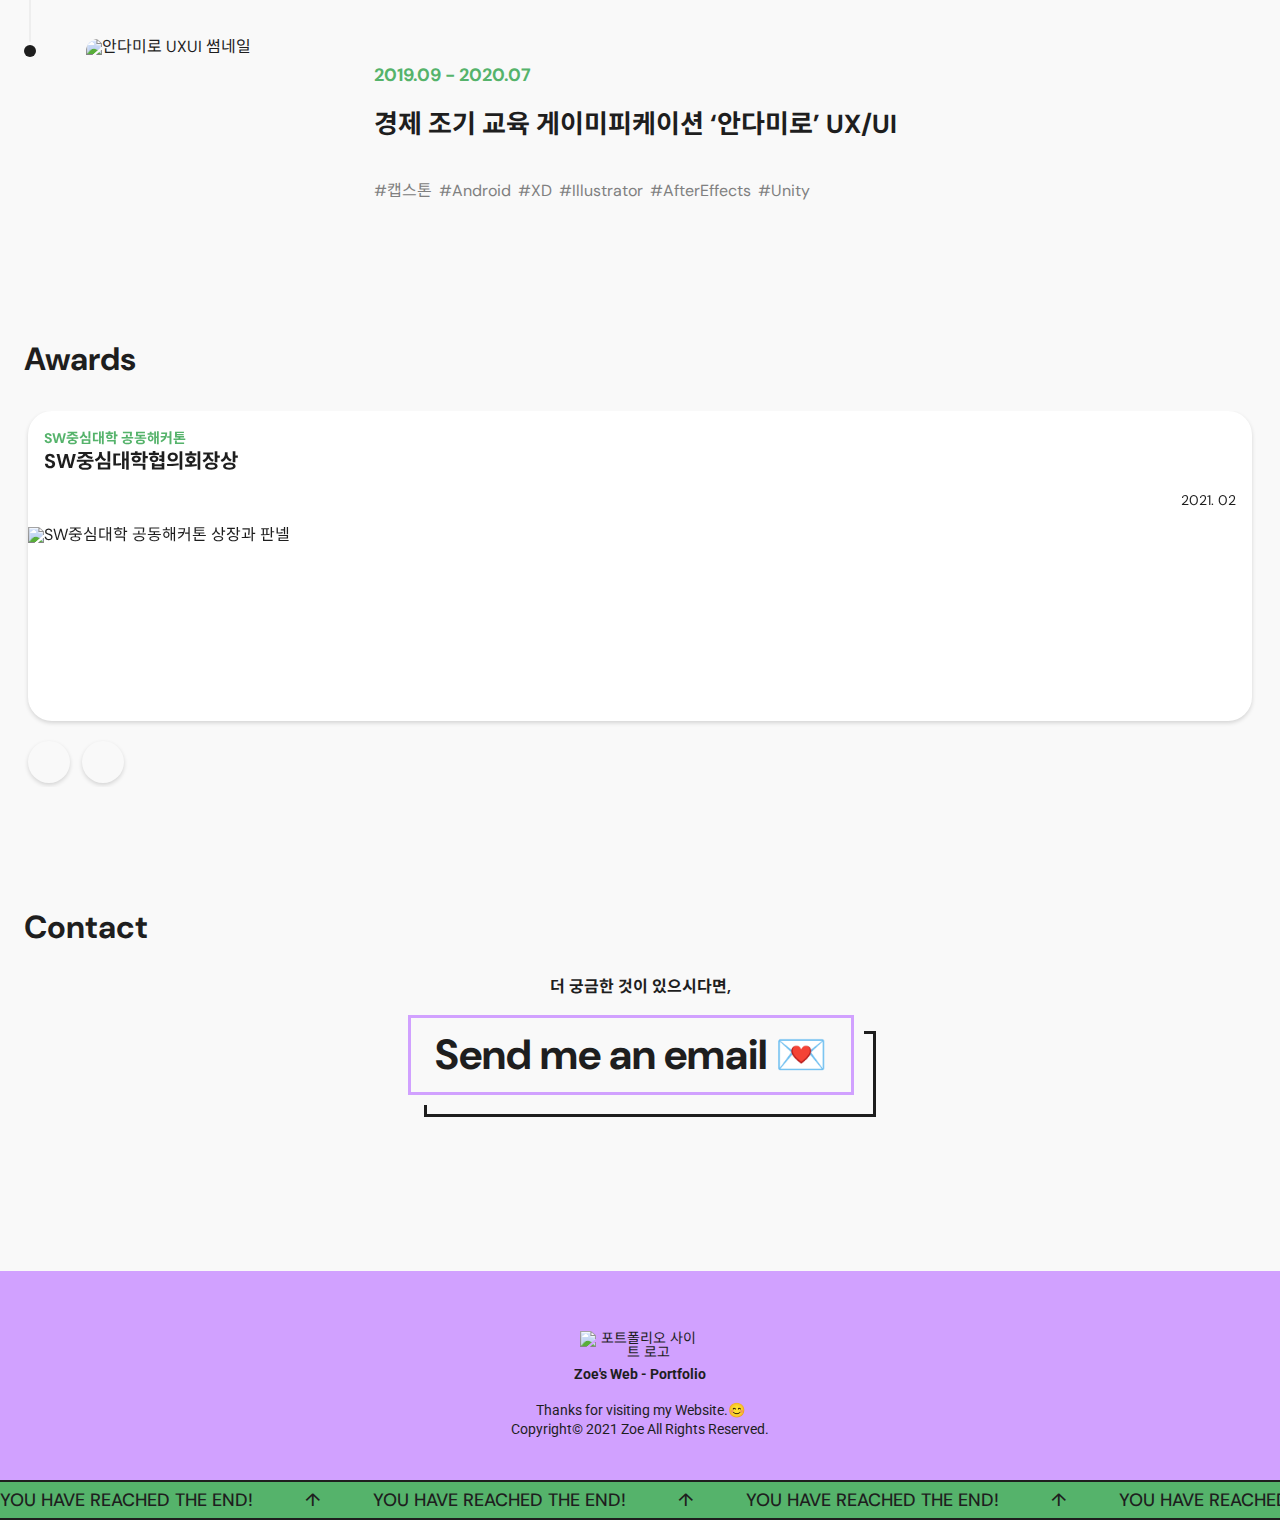
==== commit 81fc52c2: "다크모드 푸터 색상 변경 & #intro 애니메이션 추가" ====
--- a/index.html
+++ b/index.html
@@ -13,6 +13,7 @@
   <link href="https://fonts.googleapis.com/css?family=DM+Sans:regular,500,700&display=swap" rel="stylesheet">
   <link href="https://fonts.googleapis.com/css?family=Noto+Sans+KR:regular,500,700&display=swap" rel="stylesheet">
   <link href="https://fonts.googleapis.com/css?family=Roboto:regular,500,700&display=swap" rel="stylesheet">
+  <link href="https://fonts.googleapis.com/css?family=Shadows+Into+Light:regular" rel="stylesheet" />
   <link rel="stylesheet" href="https://cdn.jsdelivr.net/npm/xeicon@2.3.3/xeicon.min.css">
   <link rel="stylesheet" href="css/swiper-bundle.css">
   <link rel="stylesheet" href="css/common.css">
@@ -83,8 +84,16 @@
       <h3>
         <p>Hi, I'm Zoe. </p>
         <br>
-        <p>I do Web UX/UI Design </p>
-        <p>based on Web Accessibility. </p>
+        <span>
+          <p>I do Web (&nbsp;&nbsp;</p>
+          <ul>
+            <li>Design</li>
+            <li>Markup</li>
+            <li>Programming</li>
+          </ul>
+          <p>&nbsp;&nbsp;) </p>
+        </span>
+        <p>based on Web Accessibility.</p>
       </h3>
       <button class="scrollBtn" type="button">
         <span class="blind">본문으로 이동</span>
@@ -164,9 +173,9 @@
                 <p>HTML5</p>
                 <p>CSS3</p>
                 <p>Sass</p>
+                <p>JavaScript</p>
                 <p>jQuery</p>
-                <p>JavaScript</p>
-                <p>Unity(C#)</p>
+                <p>Bootstrap</p>
               </div>
             </div>
             <h3 class="tit">
@@ -453,11 +462,11 @@
         <a href="index.html"><img src="images/common/favicon.ico" alt="포트폴리오 사이트 로고"></a>
       </div>
       <div class="mb20">
-        <p class="font12 roboto">Zoe's Web - Portfolio</p>
+        <strong class="roboto">Zoe's Web - Portfolio</strong>
       </div>
       <div class="mb20">
-        <p class="font14 roboto">Thanks for visiting my Website😊</p>
-        <p class="font14 roboto">Copyright&copy; 2021 Zoe All Rights Reserved.</p>
+        <p class="roboto">Thanks for visiting my Website.😊</p>
+        <p class="roboto">Copyright&copy; 2021 Zoe All Rights Reserved.</p>
       </div>
     </div>
     <div class="flow">
--- a/css/common.css
+++ b/css/common.css
@@ -276,6 +276,60 @@
   40%, 80% {
     -webkit-transform: translateX(-50%) translateY(10px);
     transform: translateX(-50%) translateY(10px);
+  }
+}
+
+@-webkit-keyframes txtUp {
+  0% {
+    margin-top: 84px;
+  }
+  5% {
+    margin-top: 0px;
+  }
+  33% {
+    margin-top: 0px;
+  }
+  38% {
+    margin-top: -84px;
+  }
+  66% {
+    margin-top: -84px;
+  }
+  71% {
+    margin-top: -168px;
+  }
+  99% {
+    margin-top: -168px;
+  }
+  100% {
+    margin-top: -210px;
+  }
+}
+
+@keyframes txtUp {
+  0% {
+    margin-top: 84px;
+  }
+  5% {
+    margin-top: 0px;
+  }
+  33% {
+    margin-top: 0px;
+  }
+  38% {
+    margin-top: -84px;
+  }
+  66% {
+    margin-top: -84px;
+  }
+  71% {
+    margin-top: -168px;
+  }
+  99% {
+    margin-top: -168px;
+  }
+  100% {
+    margin-top: -210px;
   }
 }
 
@@ -547,6 +601,7 @@
 
 footer .wrap div {
   text-align: center;
+  font-size: 14px;
 }
 
 footer .wrap div a {
@@ -639,7 +694,8 @@
 }
 
 html.dark footer {
-  background: #64C2FF;
+  background: #35363A;
+  color: #f9f9f9;
 }
 
 html.dark footer .flow ul {
--- a/css/main.css
+++ b/css/main.css
@@ -17,7 +17,35 @@
   text-align: center;
   width: 100%;
   font-weight: 500;
-  line-height: 1.5;
+  line-height: 42px;
+}
+
+#intro .wrap h3 span {
+  display: -webkit-box;
+  display: -ms-flexbox;
+  display: flex;
+  -webkit-box-align: center;
+      -ms-flex-align: center;
+          align-items: center;
+  -webkit-box-pack: center;
+      -ms-flex-pack: center;
+          justify-content: center;
+}
+
+#intro .wrap h3 span ul {
+  height: 60px;
+  overflow: hidden;
+}
+
+#intro .wrap h3 span ul li {
+  margin-bottom: 60px;
+  font-family: "Shadows Into Light";
+  font-size: 42px;
+}
+
+#intro .wrap h3 span ul li:first-child {
+  -webkit-animation: txtUp 8s infinite;
+  animation: txtUp 8s infinite;
 }
 
 #about .content {
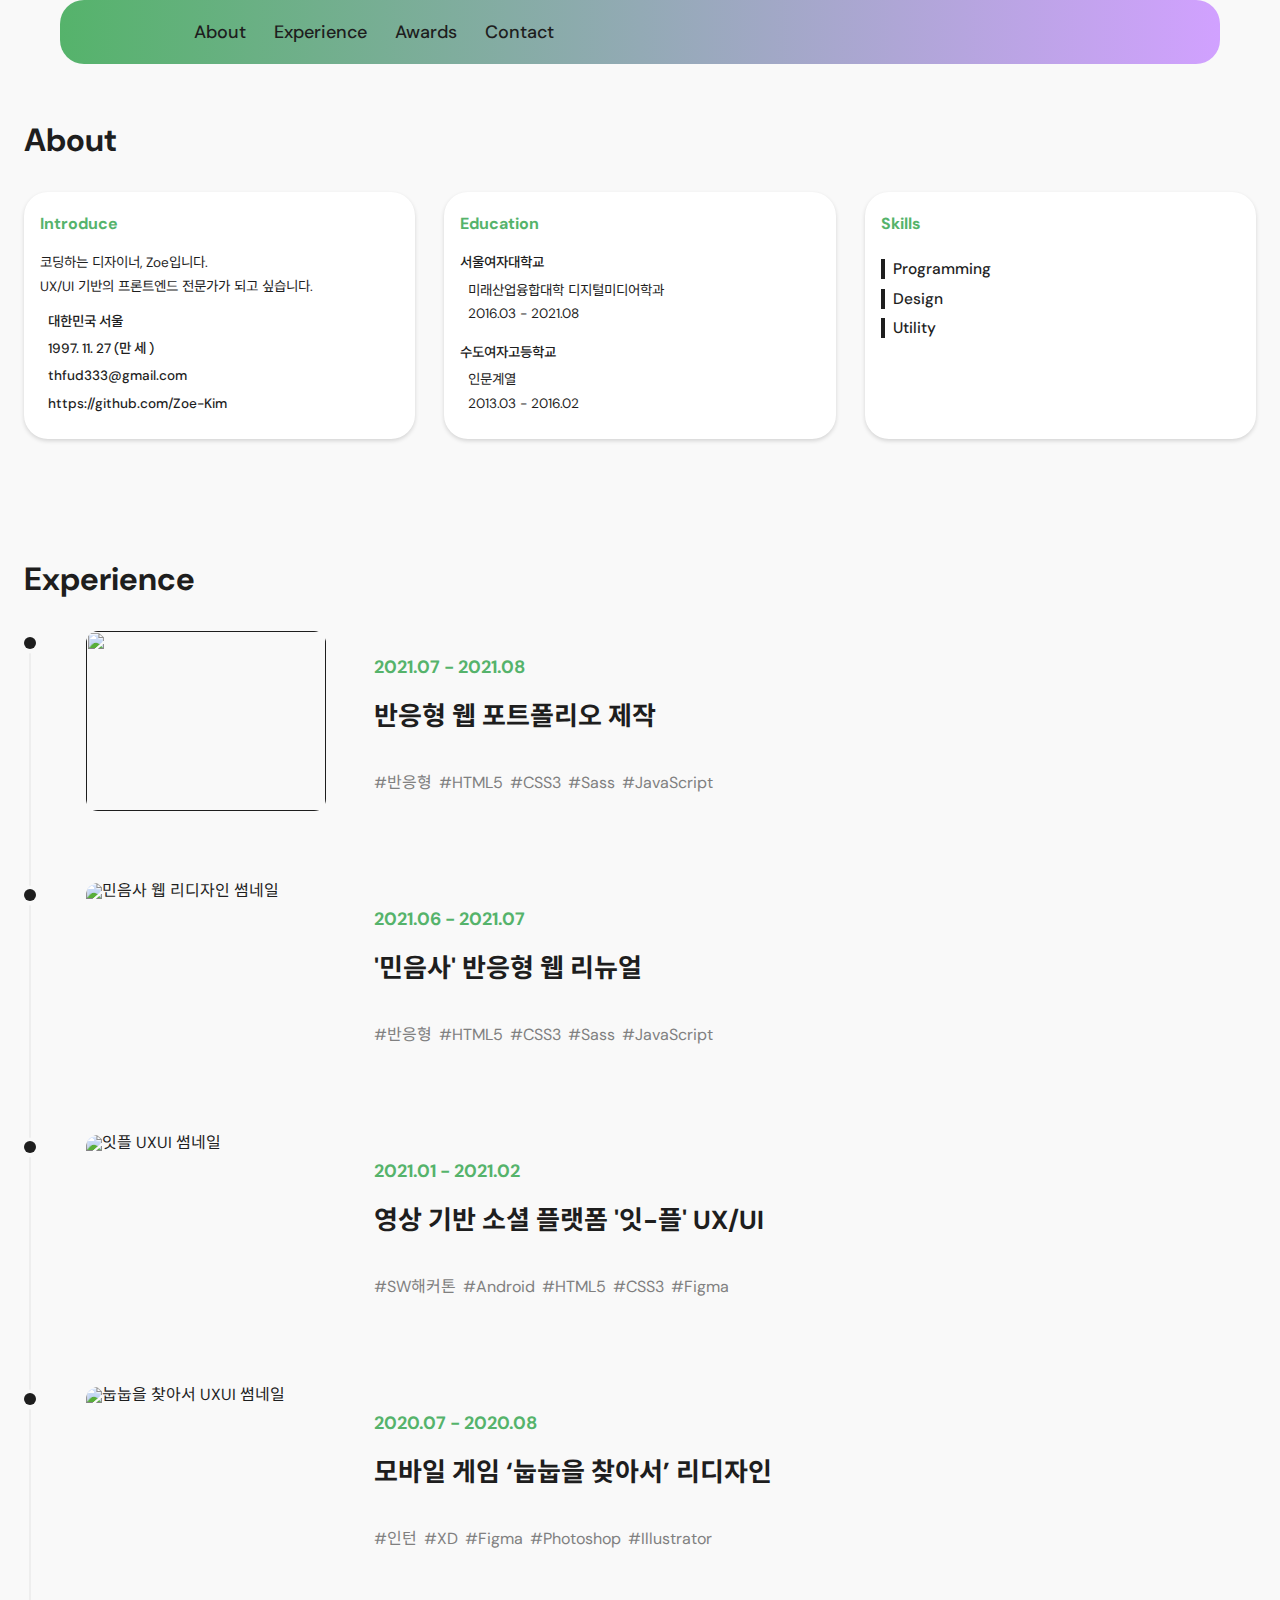
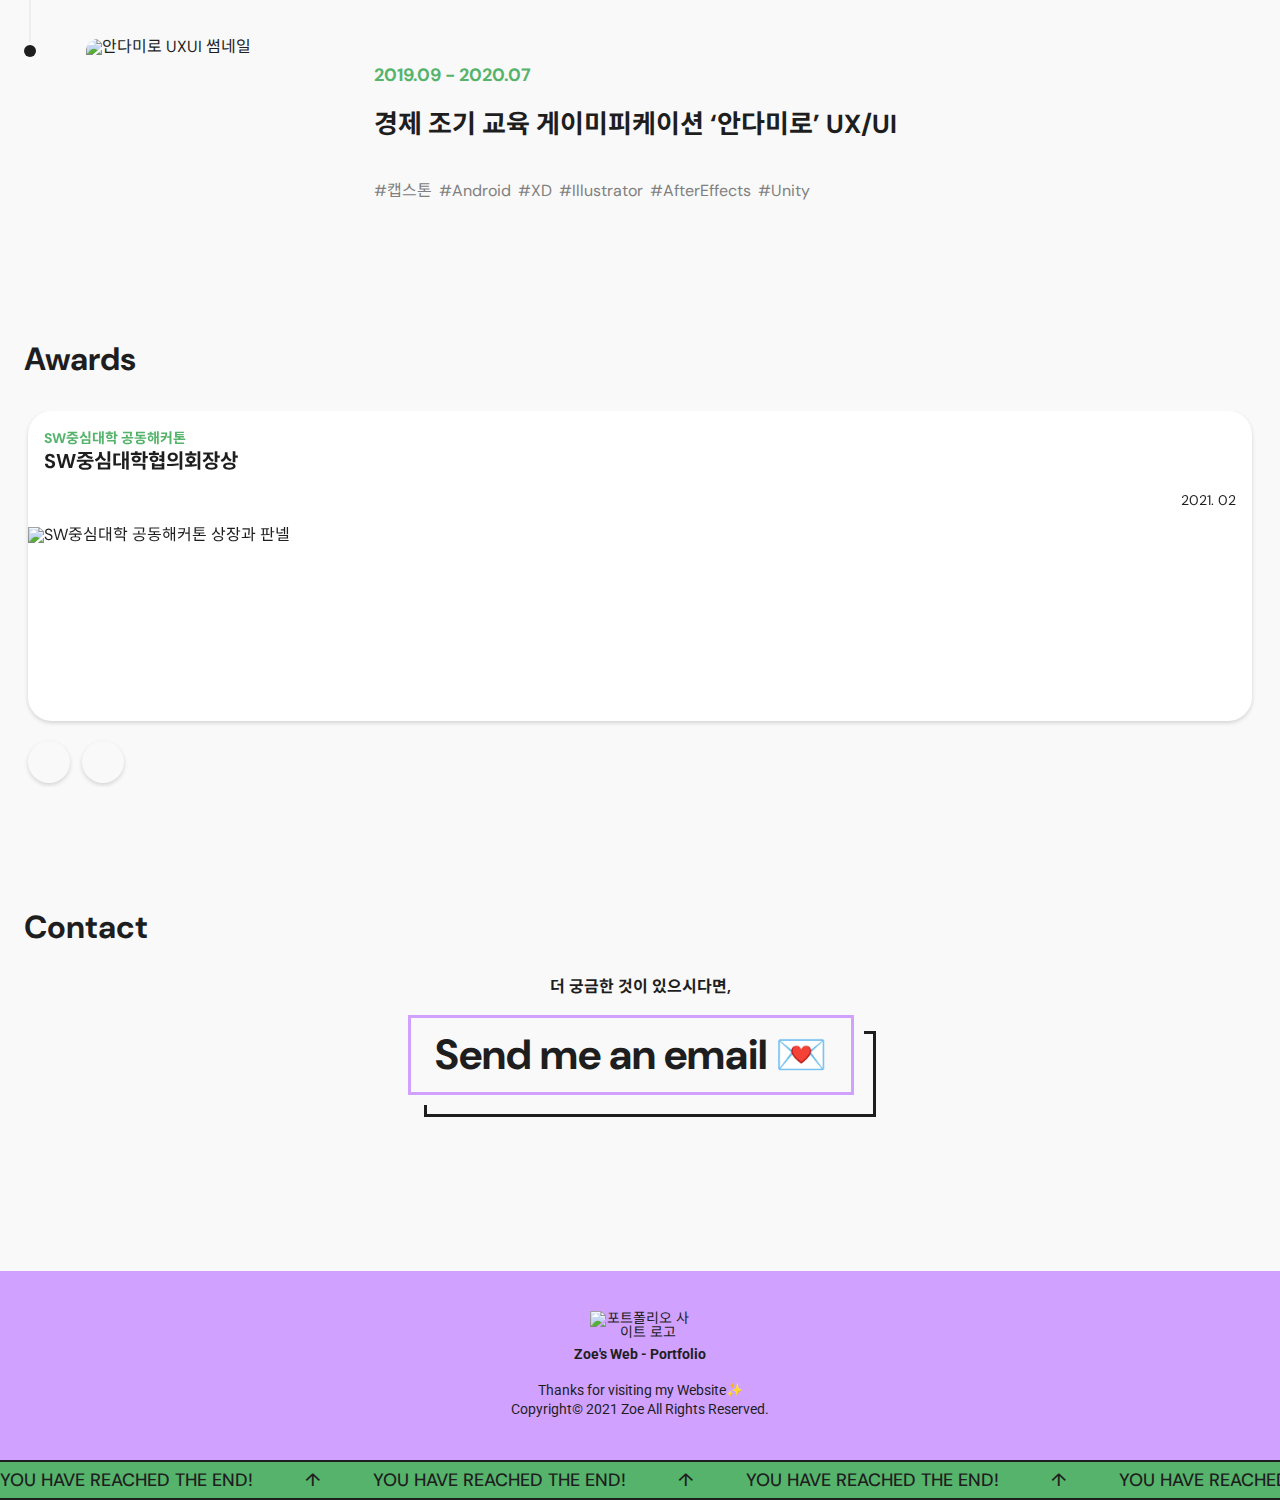
==== commit 4d312b17: "자잘한 수정 & html 특수문자 코드로 변경" ====
--- a/index.html
+++ b/index.html
@@ -13,7 +13,7 @@
   <link href="https://fonts.googleapis.com/css?family=DM+Sans:regular,500,700&display=swap" rel="stylesheet">
   <link href="https://fonts.googleapis.com/css?family=Noto+Sans+KR:regular,500,700&display=swap" rel="stylesheet">
   <link href="https://fonts.googleapis.com/css?family=Roboto:regular,500,700&display=swap" rel="stylesheet">
-  <link href="https://fonts.googleapis.com/css?family=Shadows+Into+Light:regular" rel="stylesheet" />
+  <link href="https://fonts.googleapis.com/css?family=Shadows+Into+Light:regular&display=swap" rel="stylesheet">
   <link rel="stylesheet" href="https://cdn.jsdelivr.net/npm/xeicon@2.3.3/xeicon.min.css">
   <link rel="stylesheet" href="css/swiper-bundle.css">
   <link rel="stylesheet" href="css/common.css">
@@ -85,13 +85,13 @@
         <p>Hi, I'm Zoe. </p>
         <br>
         <span>
-          <p>I do Web (&nbsp;&nbsp;</p>
+          <p>I do Web &lcub;&nbsp;</p>
           <ul>
-            <li>Design</li>
-            <li>Markup</li>
-            <li>Programming</li>
+            <li><em>Design</em></li>
+            <li><em>Markup</em></li>
+            <li><em>Programming</em></li>
           </ul>
-          <p>&nbsp;&nbsp;) </p>
+          <p>&nbsp;&semi;&rcub;</p>
         </span>
         <p>based on Web Accessibility.</p>
       </h3>
@@ -456,7 +456,7 @@
     </div>
   </section>
   <!-- footer -->
-  <footer class="pt60 pb60">
+  <footer>
     <div class="wrap">
       <div class="mb8">
         <a href="index.html"><img src="images/common/favicon.ico" alt="포트폴리오 사이트 로고"></a>
@@ -465,7 +465,7 @@
         <strong class="roboto">Zoe's Web - Portfolio</strong>
       </div>
       <div class="mb20">
-        <p class="roboto">Thanks for visiting my Website.😊</p>
+        <p class="roboto">Thanks for visiting my Website✨</p>
         <p class="roboto">Copyright&copy; 2021 Zoe All Rights Reserved.</p>
       </div>
     </div>
--- a/css/common.css
+++ b/css/common.css
@@ -281,7 +281,7 @@
 
 @-webkit-keyframes txtUp {
   0% {
-    margin-top: 84px;
+    margin-top: 200px;
   }
   5% {
     margin-top: 0px;
@@ -290,25 +290,25 @@
     margin-top: 0px;
   }
   38% {
-    margin-top: -84px;
+    margin-top: -200px;
   }
   66% {
-    margin-top: -84px;
+    margin-top: -200px;
   }
   71% {
-    margin-top: -168px;
+    margin-top: -400px;
   }
   99% {
-    margin-top: -168px;
+    margin-top: -400px;
   }
   100% {
-    margin-top: -210px;
+    margin-top: -500px;
   }
 }
 
 @keyframes txtUp {
   0% {
-    margin-top: 84px;
+    margin-top: 200px;
   }
   5% {
     margin-top: 0px;
@@ -317,19 +317,19 @@
     margin-top: 0px;
   }
   38% {
-    margin-top: -84px;
+    margin-top: -200px;
   }
   66% {
-    margin-top: -84px;
+    margin-top: -200px;
   }
   71% {
-    margin-top: -168px;
+    margin-top: -400px;
   }
   99% {
-    margin-top: -168px;
+    margin-top: -400px;
   }
   100% {
-    margin-top: -210px;
+    margin-top: -500px;
   }
 }
 
@@ -381,8 +381,8 @@
 }
 
 header #header_wrap {
-  -webkit-transition: all 0.3s;
-  transition: all 0.3s;
+  -webkit-transition: all 0.8s;
+  transition: all 0.8s;
   position: relative;
   width: 100%;
   height: 64px;
@@ -597,6 +597,7 @@
   z-index: 0;
   background: #D1A1FF;
   color: #1E1E1E;
+  padding: 40px 0 60px;
 }
 
 footer .wrap div {
@@ -607,7 +608,7 @@
 footer .wrap div a {
   display: inline-block;
   vertical-align: bottom;
-  width: 120px;
+  width: 100px;
 }
 
 footer .wrap div p {
--- a/css/main.css
+++ b/css/main.css
@@ -17,7 +17,10 @@
   text-align: center;
   width: 100%;
   font-weight: 500;
-  line-height: 42px;
+}
+
+#intro .wrap h3 p {
+  letter-spacing: 2px;
 }
 
 #intro .wrap h3 span {
@@ -33,14 +36,17 @@
 }
 
 #intro .wrap h3 span ul {
-  height: 60px;
+  height: 100px;
   overflow: hidden;
 }
 
 #intro .wrap h3 span ul li {
-  margin-bottom: 60px;
+  margin-bottom: 100px;
   font-family: "Shadows Into Light";
   font-size: 42px;
+  line-height: 100px;
+  padding: 0 5px;
+  font-weight: bold;
 }
 
 #intro .wrap h3 span ul li:first-child {
@@ -343,7 +349,7 @@
 
 #contact .contact_wrap {
   text-align: center;
-  margin-bottom: 120px;
+  margin-bottom: 100px;
 }
 
 #contact .contact_wrap .contact_btn {
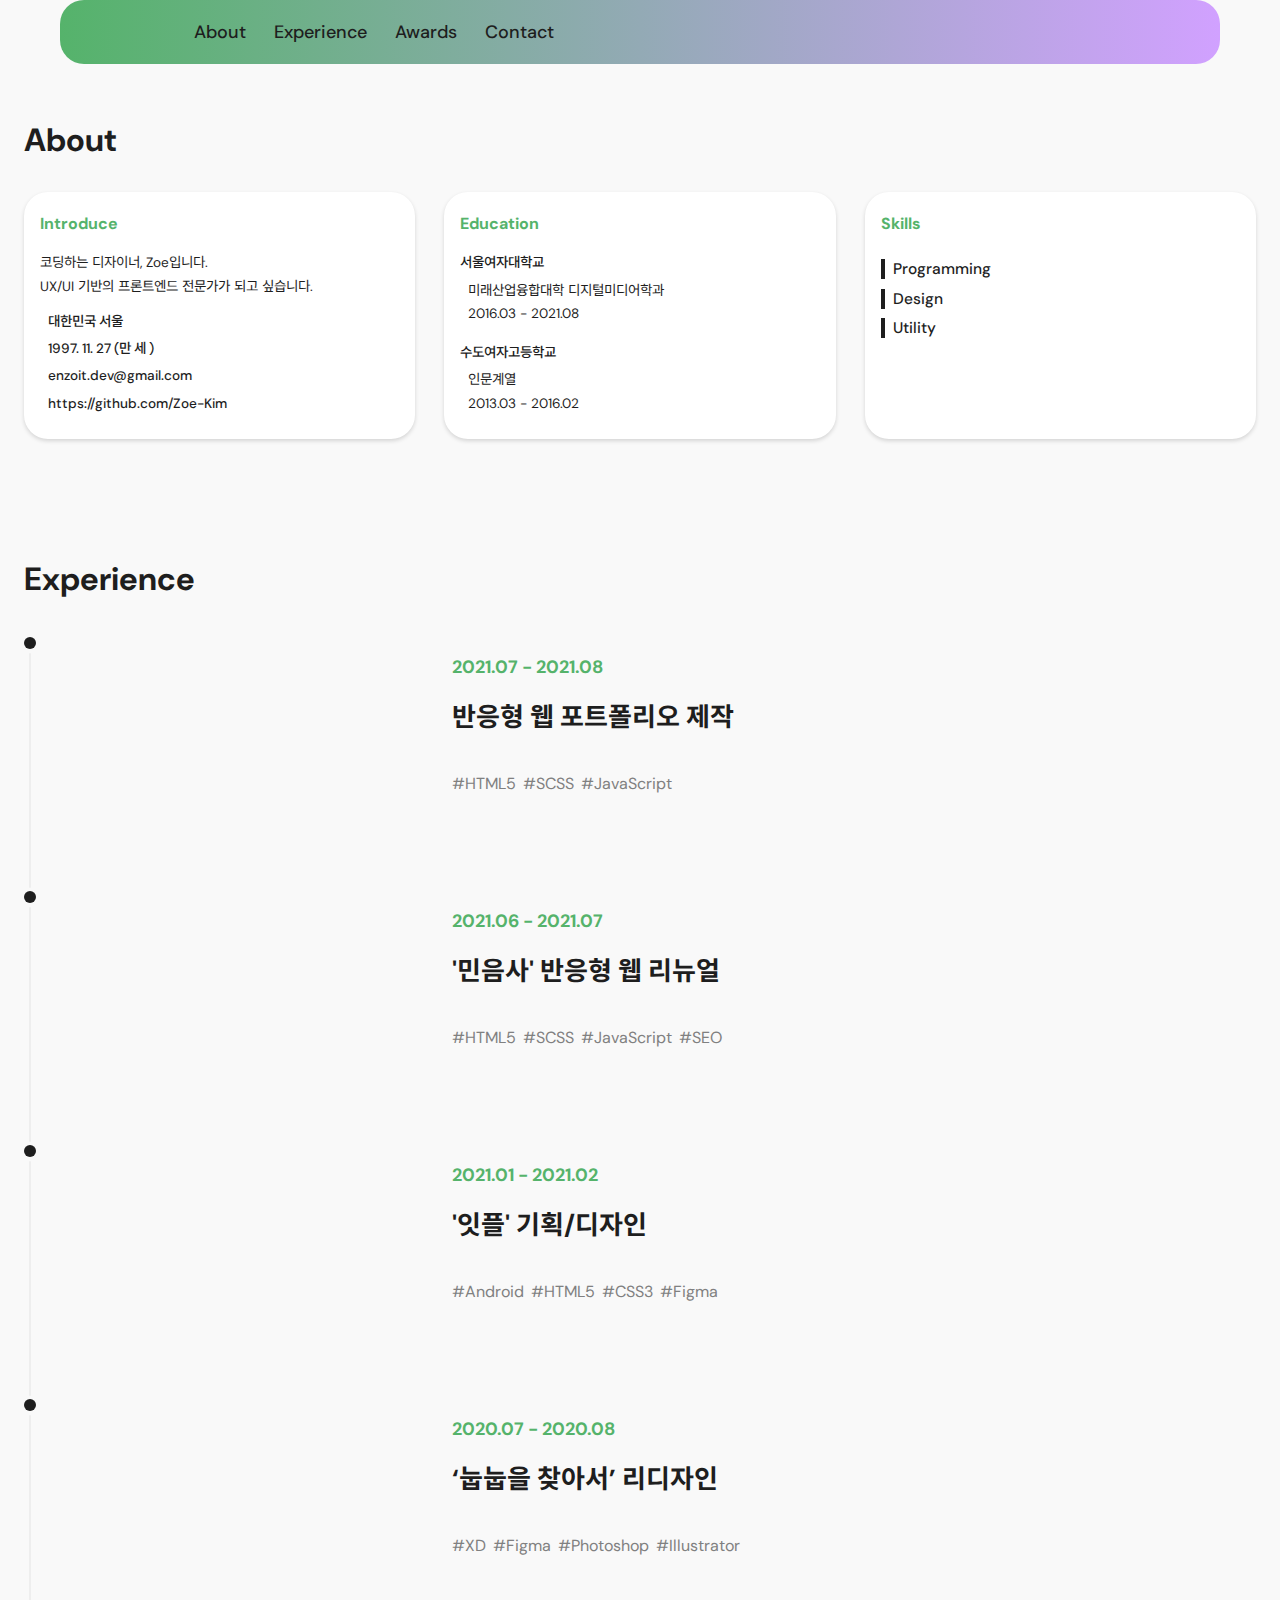
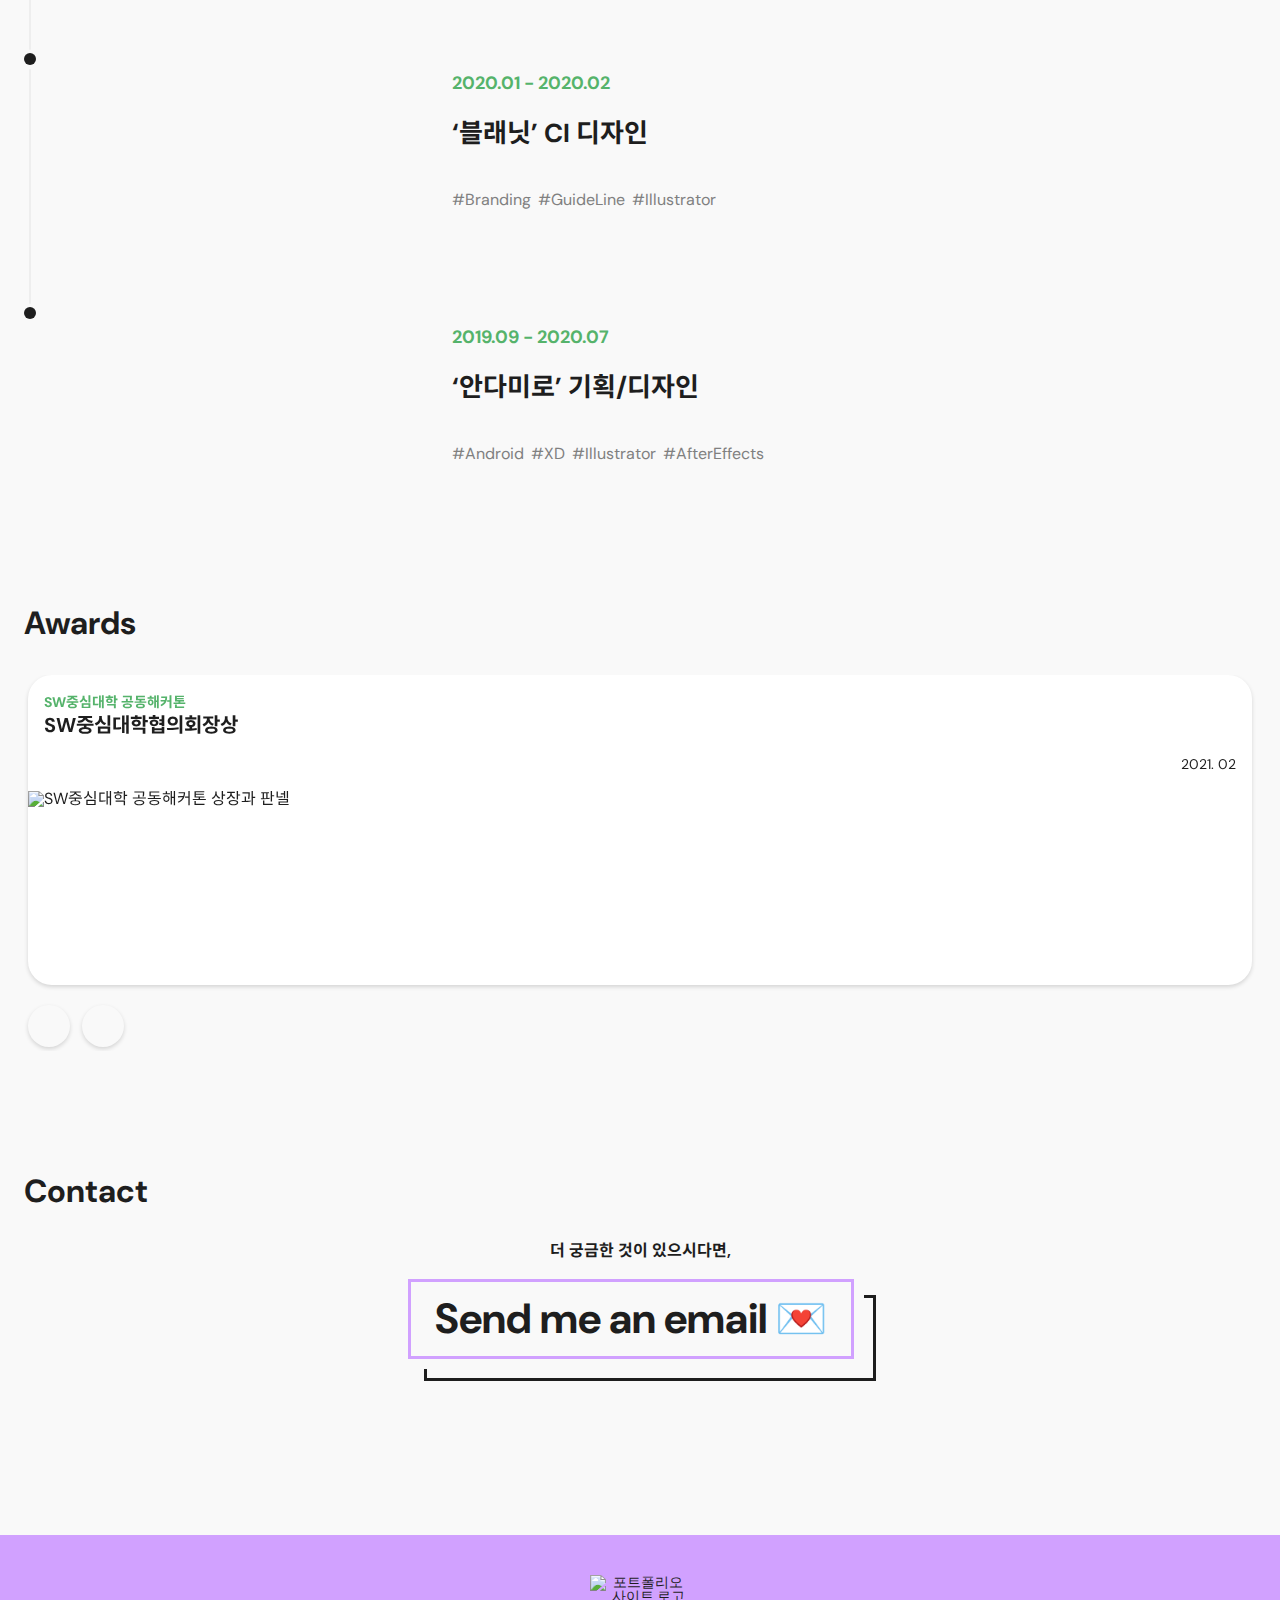
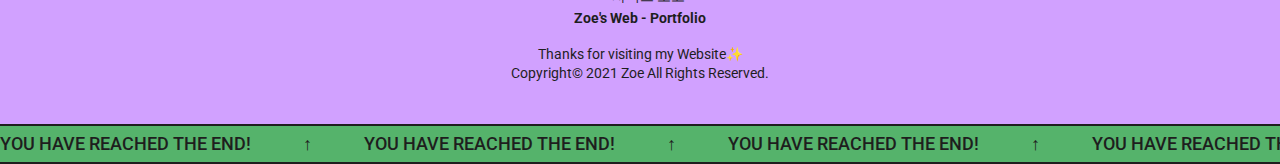
==== commit 86f03290: "반응형 모바일 제작중" ====
--- a/index.html
+++ b/index.html
@@ -18,7 +18,6 @@
   <link rel="stylesheet" href="css/swiper-bundle.css">
   <link rel="stylesheet" href="css/common.css">
   <link rel="stylesheet" href="css/main.css">
-
   <script defer src="js/jquery-3.6.0.min.js"></script>
   <script defer src="js/gsap.min.js"></script>
   <script defer src="js/swiper-bundle.min.js"></script>
@@ -32,7 +31,7 @@
     <a href="#about">본문 바로가기</a>
   </div>
   <!-- header -->
-  <header class="transition">
+  <header>
     <div id="header_wrap">
       <div class="wrap">
         <nav class="pc_nav">
@@ -105,7 +104,7 @@
     <h2 class="blind">자기소개</h2>
     <div class="wrap">
       <div class="title">
-        <h5 class="font32">About</h5>
+        <h4 class="font32">About</h4>
       </div>
     </div>
     <div class="wrap">
@@ -125,7 +124,7 @@
           </strong>
           <strong class="mb4 icon">
             <i class="xi-mail mr8"></i>
-            <span><a href="mailto:thfud333@gmail.com">thfud333@gmail.com</a></span>
+            <span><a href="mailto:enzoit.dev@gmail.com">enzoit.dev@gmail.com</a></span>
           </strong>
           <strong class="mb4 icon">
             <i class="xi-github mr8"></i>
@@ -172,7 +171,7 @@
                 <span class="blind">Programming Skills</span>
                 <p>HTML5</p>
                 <p>CSS3</p>
-                <p>Sass</p>
+                <p>SCSS</p>
                 <p>JavaScript</p>
                 <p>jQuery</p>
                 <p>Bootstrap</p>
@@ -221,26 +220,26 @@
     <h2 class="blind">경험 및 경력 기술</h2>
     <div class="wrap">
       <div class="title">
-        <h5 class="font32">Experience</h5>
+        <h4 class="font32">Experience</h4>
       </div>
     </div>
     <div class="wrap">
       <ul class="experience_history">
         <!-- 1. 반응형 웹 포트폴리오 제작 -->
         <li>
-          <a href="">
+          <a href="index.html">
             <div>
               <span class="thumb_wrap">
-                <img src="images/main/experience/thumb1.jpg" alt="">
+                <video class="video_bg" poster="video/portfolio.jpg" autoplay muted playsinline preload="auto" loop>
+                  <source src="video/portfolio.mp4" type="video/mp4">
+                </video>
               </span>
               <div class="cnt_wrap">
                 <span class="date">2021.07 - 2021.08</span>
                 <strong class="title">반응형 웹 포트폴리오 제작</strong>
                 <span class="tag_wrap">
-                  <span class="tag">#반응형</span>
                   <span class="tag">#HTML5</span>
-                  <span class="tag">#CSS3</span>
-                  <span class="tag">#Sass</span>
+                  <span class="tag">#SCSS</span>
                   <span class="tag">#JavaScript</span>
                 </span>
               </div>
@@ -249,20 +248,21 @@
         </li>
         <!-- 2. 민음사 반응형 웹 리디자인 -->
         <li>
-          <a href="sub_minumsa.html">
+          <a target="_blank" rel="noreferrer noopener" href="https://zoe-kim.github.io/Minumsa/">
             <div>
               <span class="thumb_wrap">
-                <img src="images/main/experience/thumb2.jpg" alt="민음사 웹 리디자인 썸네일">
+                <video class="video_bg" poster="video/minumsa.jpg" autoplay muted playsinline preload="auto" loop>
+                  <source src="video/minumsa.MP4" type="video/mp4">
+                </video>
               </span>
               <div class="cnt_wrap">
                 <span class="date">2021.06 - 2021.07</span>
                 <strong class="title">'민음사' 반응형 웹 리뉴얼</strong>
                 <span class="tag_wrap">
-                  <span class="tag">#반응형</span>
                   <span class="tag">#HTML5</span>
-                  <span class="tag">#CSS3</span>
-                  <span class="tag">#Sass</span>
+                  <span class="tag">#SCSS</span>
                   <span class="tag">#JavaScript</span>
+                  <span class="tag">#SEO</span>
                 </span>
               </div>
             </div>
@@ -270,16 +270,17 @@
         </li>
         <!-- 3. 영상 기반 소셜 플랫폼 잇-플 -->
         <li>
-          <a href="">
+          <a href="pdf/itpl.pdf" target="_blank">
             <div>
               <span class="thumb_wrap">
-                <img src="images/main/experience/thumb4.jpg" alt="잇플 UXUI 썸네일">
+                <video class="video_bg" poster="video/itpl.jpg" autoplay muted playsinline preload="auto" loop>
+                  <source src="video/itpl.mp4" type="video/mp4">
+                </video>
               </span>
               <div class="cnt_wrap">
                 <span class="date">2021.01 - 2021.02</span>
-                <strong class="title">영상 기반 소셜 플랫폼 '잇-플' UX/UI</strong>
+                <strong class="title">'잇플' 기획/디자인</strong>
                 <span class="tag_wrap">
-                  <span class="tag">#SW해커톤</span>
                   <span class="tag">#Android</span>
                   <span class="tag">#HTML5</span>
                   <span class="tag">#CSS3</span>
@@ -291,16 +292,17 @@
         </li>
         <!-- 4. 모바일 게임 ‘눕눕을 찾아서’ -->
         <li>
-          <a href="">
+          <a href="pdf/nubnub.pdf" target="_blank">
             <div>
               <span class="thumb_wrap">
-                <img src="images/main/experience/thumb5.jpg" alt="눕눕을 찾아서 UXUI 썸네일">
+                <video class="video_bg" poster="video/nubnub.jpg" autoplay muted playsinline preload="auto" loop>
+                  <source src="video/nubnub.mp4" type="video/mp4">
+                </video>
               </span>
               <div class="cnt_wrap">
                 <span class="date">2020.07 - 2020.08</span>
-                <strong class="title">모바일 게임 ‘눕눕을 찾아서’ 리디자인</strong>
+                <strong class="title">‘눕눕을 찾아서’ 리디자인</strong>
                 <span class="tag_wrap">
-                  <span class="tag">#인턴</span>
                   <span class="tag">#XD</span>
                   <span class="tag">#Figma</span>
                   <span class="tag">#Photoshop</span>
@@ -310,23 +312,44 @@
             </div>
           </a>
         </li>
-        <!-- 5. 경제조기교육 게이미피케이션 앱 ‘안다미로’ -->
+        <!-- 5. ‘블래닛’ CI 디자인 -->
         <li>
-          <a href="">
+          <a href="pdf/blenit.pdf" target="_blank">
             <div>
               <span class="thumb_wrap">
-                <img src="images/main/experience/thumb6.jpg" alt="안다미로 UXUI 썸네일">
+                <video class="video_bg" poster="video/blenit.jpg" autoplay muted playsinline preload="auto" loop>
+                  <source src="video/blenit.mp4" type="video/mp4">
+                </video>
+              </span>
+              <div class="cnt_wrap">
+                <span class="date">2020.01 - 2020.02</span>
+                <strong class="title">‘블래닛’ CI 디자인</strong>
+                <span class="tag_wrap">
+                  <span class="tag">#Branding</span>
+                  <span class="tag">#GuideLine</span>
+                  <span class="tag">#Illustrator</span>
+                </span>
+              </div>
+            </div>
+          </a>
+        </li>
+        <!-- 6. 경제조기교육 게이미피케이션 앱 ‘안다미로’ -->
+        <li>
+          <a href="pdf/andamiro.pdf" target="_blank">
+            <div>
+              <span class="thumb_wrap">
+                <video class="video_bg" poster="video/andamiro.jpg" autoplay muted playsinline preload="auto" loop>
+                  <source src="video/andamiro.mp4" type="video/mp4">
+                </video>
               </span>
               <div class="cnt_wrap">
                 <span class="date">2019.09 - 2020.07</span>
-                <strong class="title">경제 조기 교육 게이미피케이션 ‘안다미로’ UX/UI</strong>
+                <strong class="title">‘안다미로’ 기획/디자인</strong>
                 <span class="tag_wrap">
-                  <span class="tag">#캡스톤</span>
                   <span class="tag">#Android</span>
                   <span class="tag">#XD</span>
                   <span class="tag">#Illustrator</span>
                   <span class="tag">#AfterEffects</span>
-                  <span class="tag">#Unity</span>
                 </span>
               </div>
             </div>
@@ -340,7 +363,7 @@
     <h2 class="blind">수상 내역</h2>
     <div class="wrap">
       <div class="title">
-        <h5 class="font32">Awards</h5>
+        <h4 class="font32">Awards</h4>
       </div>
     </div>
     <div class="wrap">
@@ -431,13 +454,13 @@
     <h2 class="blind">메일 보내기</h2>
     <div class="wrap">
       <div class="title">
-        <h5 class="font32">Contact</h5>
+        <h4 class="font32">Contact</h4>
       </div>
     </div>
     <div class="wrap">
       <div class="contact_wrap">
         <h5 class="mb20">더 궁금한 것이 있으시다면,</h5>
-        <a href="mailto:thfud333@gmail.com" class="contact_btn">
+        <a href="mailto:enzoit.dev@gmail.com" class="contact_btn">
           <span>Send me an email 💌</span>
         </a>
         <strong>언제든지 연락주세요!</strong>
@@ -462,11 +485,11 @@
         <a href="index.html"><img src="images/common/favicon.ico" alt="포트폴리오 사이트 로고"></a>
       </div>
       <div class="mb20">
-        <strong class="roboto">Zoe's Web - Portfolio</strong>
+        <strong>Zoe's Web - Portfolio</strong>
       </div>
       <div class="mb20">
-        <p class="roboto">Thanks for visiting my Website✨</p>
-        <p class="roboto">Copyright&copy; 2021 Zoe All Rights Reserved.</p>
+        <p>Thanks for visiting my Website✨</p>
+        <p>Copyright&copy; 2021 Zoe All Rights Reserved.</p>
       </div>
     </div>
     <div class="flow">
--- a/css/common.css
+++ b/css/common.css
@@ -48,14 +48,6 @@
   display: block;
 }
 
-.p_r {
-  position: relative;
-}
-
-.p_a {
-  position: absolute;
-}
-
 .blind {
   width: 1px;
   height: 1px;
@@ -67,10 +59,6 @@
           clip-path: inset(50%);
 }
 
-.hidden {
-  visibility: hidden;
-}
-
 .wrap {
   position: relative;
   z-index: 1;
@@ -86,42 +74,18 @@
   border-radius: 24px;
 }
 
-.mr3 {
-  margin-right: 3px;
-}
-
 .mr8 {
   margin-right: 8px;
 }
 
-.pt60 {
-  padding-top: 60px;
-}
-
-.pb60 {
-  padding-bottom: 60px;
-}
-
 .mt8 {
   margin-top: 8px;
 }
 
-.mt12 {
-  margin-top: 12px;
-}
-
 .mt16 {
   margin-top: 16px;
 }
 
-.mt24 {
-  margin-top: 24px;
-}
-
-.mt60 {
-  margin-top: 60px;
-}
-
 .mb4 {
   margin-bottom: 4px;
 }
@@ -142,48 +106,16 @@
   margin-bottom: 20px;
 }
 
-.font12 {
-  font-size: 12px;
-}
-
 .font14 {
   font-size: 14px;
 }
 
-.font16 {
-  font-size: 16px;
-}
-
-.font20 {
-  font-size: 20px;
-}
-
-.font22 {
-  font-size: 22px;
-}
-
-.font24 {
-  font-size: 24px;
-}
-
-.font30 {
-  font-size: 30px;
-}
-
 .font32 {
   font-size: 32px;
 }
 
-.regular {
-  font-weight: 400;
-}
-
 .medium {
   font-weight: 500;
-}
-
-.bold {
-  font-weight: 700;
 }
 
 .shadow1 {
@@ -194,23 +126,6 @@
 .shadow2 {
   -webkit-box-shadow: 0 2px 4px rgba(0, 0, 0, 0.15);
           box-shadow: 0 2px 4px rgba(0, 0, 0, 0.15);
-}
-
-.purple {
-  color: #D1A1FF;
-}
-
-.green {
-  color: #55B36B;
-}
-
-.transition {
-  -webkit-transition: all 0.3s;
-  transition: all 0.3s;
-}
-
-.roboto {
-  font-family: "Roboto",sans-serif;
 }
 
 /* motion keyframes */
@@ -281,7 +196,7 @@
 
 @-webkit-keyframes txtUp {
   0% {
-    margin-top: 200px;
+    margin-top: 140px;
   }
   5% {
     margin-top: 0px;
@@ -290,25 +205,25 @@
     margin-top: 0px;
   }
   38% {
-    margin-top: -200px;
+    margin-top: -140px;
   }
   66% {
-    margin-top: -200px;
+    margin-top: -140px;
   }
   71% {
-    margin-top: -400px;
+    margin-top: -280px;
   }
   99% {
-    margin-top: -400px;
+    margin-top: -280px;
   }
   100% {
-    margin-top: -500px;
+    margin-top: -360px;
   }
 }
 
 @keyframes txtUp {
   0% {
-    margin-top: 200px;
+    margin-top: 140px;
   }
   5% {
     margin-top: 0px;
@@ -317,19 +232,19 @@
     margin-top: 0px;
   }
   38% {
-    margin-top: -200px;
+    margin-top: -140px;
   }
   66% {
-    margin-top: -200px;
+    margin-top: -140px;
   }
   71% {
-    margin-top: -400px;
+    margin-top: -280px;
   }
   99% {
-    margin-top: -400px;
+    margin-top: -280px;
   }
   100% {
-    margin-top: -500px;
+    margin-top: -360px;
   }
 }
 
@@ -357,6 +272,7 @@
   color: #1E1E1E;
   line-height: 1;
   font-weight: 400;
+  word-break: keep-all;
   background: #f9f9f9;
   cursor: url("../images/common/cursor1.png"), auto;
   scrollbar-width: none;
@@ -372,6 +288,8 @@
 }
 
 header {
+  -webkit-transition: all 0.3s;
+  transition: all 0.3s;
   position: absolute;
   width: 100%;
   padding: 0 240px 60px;
@@ -489,7 +407,7 @@
   -webkit-transform: translateX(-50%);
   transform: translateX(-50%);
   position: absolute;
-  bottom: 30%;
+  bottom: 24%;
   left: 50%;
   width: 32px;
   height: 48px;
@@ -598,6 +516,7 @@
   background: #D1A1FF;
   color: #1E1E1E;
   padding: 40px 0 60px;
+  font-family: "Roboto", sans-serif;
 }
 
 footer .wrap div {
@@ -723,7 +642,7 @@
 
 @media screen and (max-width: 767px) {
   header {
-    padding: 0 40px 40px;
+    padding: 0 20px 20px;
   }
   header #header_wrap .wrap .pc_nav {
     display: none;
@@ -772,7 +691,7 @@
     display: block;
     margin: 30px 0;
     padding: 10px 0;
-    font-size: 32px;
+    font-size: 18px;
     font-weight: 700;
     line-height: 1.3;
     -webkit-transition: all 0.3s;
@@ -791,6 +710,9 @@
     height: 20px;
     background: url("../images/common/close_btn.png") no-repeat center/cover;
   }
+  .section {
+    padding-top: 84px;
+  }
   .section .wrap {
     margin: 0 12px;
   }
--- a/css/main.css
+++ b/css/main.css
@@ -21,6 +21,7 @@
 
 #intro .wrap h3 p {
   letter-spacing: 2px;
+  line-height: 1.4;
 }
 
 #intro .wrap h3 span {
@@ -36,30 +37,29 @@
 }
 
 #intro .wrap h3 span ul {
-  height: 100px;
+  height: 70px;
   overflow: hidden;
 }
 
 #intro .wrap h3 span ul li {
-  margin-bottom: 100px;
+  margin-bottom: 70px;
   font-family: "Shadows Into Light";
-  font-size: 42px;
-  line-height: 100px;
+  font-size: 40px;
+  line-height: 70px;
   padding: 0 5px;
   font-weight: bold;
+  color: #55B36B;
 }
 
 #intro .wrap h3 span ul li:first-child {
-  -webkit-animation: txtUp 8s infinite;
-  animation: txtUp 8s infinite;
+  -webkit-animation: txtUp 8s cubic-bezier(0.22, 1.07, 0.32, 1.28) infinite;
+  animation: txtUp 8s cubic-bezier(0.22, 1.07, 0.32, 1.28) infinite;
 }
 
 #about .content {
   display: -webkit-box;
   display: -ms-flexbox;
   display: flex;
-  -ms-flex-wrap: wrap;
-      flex-wrap: wrap;
   -webkit-box-pack: justify;
       -ms-flex-pack: justify;
           justify-content: space-between;
@@ -191,24 +191,15 @@
 }
 
 #experience .experience_history li a > div .thumb_wrap {
-  width: 240px;
-  height: 180px;
+  width: 318px;
+  height: 182px;
   border-radius: 12px;
   overflow: hidden;
 }
 
-#experience .experience_history li a > div .thumb_wrap img {
+#experience .experience_history li a > div .thumb_wrap .video_bg {
   width: 100%;
   height: 100%;
-  -webkit-transition: all 0.3s;
-  transition: all 0.3s;
-}
-
-#experience .experience_history li a > div .thumb_wrap:hover img, #experience .experience_history li a > div .thumb_wrapfocus img {
-  -webkit-transform: scale(1.1);
-  transform: scale(1.1);
-  -webkit-transition: all 0.3s;
-  transition: all 0.3s;
 }
 
 #experience .experience_history li a > div .cnt_wrap {
@@ -499,6 +490,10 @@
   background: #35363A;
 }
 
+html.dark #intro .wrap h3 span ul li {
+  color: #D1A1FF;
+}
+
 html.dark #about .content > div h5 {
   color: #D1A1FF;
 }
@@ -653,8 +648,8 @@
     border-radius: 1.04167vw;
   }
   #experience .experience_history li a > div .thumb_wrap {
-    width: 20.83333vw;
-    height: 15.625vw;
+    width: 27.60417vw;
+    height: 15.79861vw;
     border-radius: 1.04167vw;
   }
   #experience .experience_history li a > div .cnt_wrap {
@@ -694,3 +689,158 @@
     display: none;
   }
 }
+
+@media screen and (max-width: 767px) {
+  #intro .wrap h3 {
+    font-size: 24px;
+  }
+  #intro .wrap h3 p {
+    letter-spacing: 1px;
+    line-height: 1;
+  }
+  #intro .wrap h3 span ul li {
+    font-size: 36px;
+  }
+  #about .content {
+    display: block;
+  }
+  #about .content > div {
+    width: 100%;
+    line-height: 24px;
+  }
+  #about .content > div:not(:last-child) {
+    margin-bottom: 20px;
+  }
+  #about .content > div p {
+    font-size: 14px;
+  }
+  #about .content > div strong {
+    font-size: 14px;
+  }
+  #about .content > div i {
+    font-size: 16px;
+  }
+  #about .content > div #today {
+    font-size: 12px;
+  }
+  #about .content .accordion .acdnHeader {
+    font-size: 16px;
+  }
+  #experience .experience_history li {
+    padding: 0 0 48px 20px;
+  }
+  #experience .experience_history li::before {
+    top: 13px;
+    left: 3px;
+    bottom: -1px;
+    width: 1px;
+  }
+  #experience .experience_history li::after {
+    top: 3px;
+    width: 7px;
+    height: 7px;
+    border-radius: 7px;
+  }
+  #experience .experience_history li a > div .thumb_wrap {
+    width: 148px;
+    height: 86px;
+    border-radius: 12px;
+  }
+  #experience .experience_history li a > div .cnt_wrap {
+    padding-left: 20px;
+  }
+  #experience .experience_history li a > div .cnt_wrap .date {
+    font-size: 12px;
+    line-height: 18px;
+  }
+  #experience .experience_history li a > div .cnt_wrap .title {
+    font-size: 16px;
+  }
+  #experience .experience_history li a > div .cnt_wrap .tag_wrap {
+    margin-top: 10px;
+  }
+  #experience .experience_history li a > div .cnt_wrap .tag_wrap .tag {
+    font-size: 10px;
+  }
+  #awards .swiper-container {
+    position: relative;
+    padding-bottom: 66px;
+  }
+  #awards .swiper-container .swiper-wrapper .swiper-slide > div .content_box {
+    padding: 0;
+    overflow: hidden;
+    margin: 0 4px;
+  }
+  #awards .swiper-container .swiper-wrapper .swiper-slide > div .content_box .txt_wrap {
+    display: block;
+    padding: 20px 16px;
+    background: url("../images/main/awards/txt_wrap_bg.png") no-repeat left/contain;
+    font-size: 14px;
+  }
+  #awards .swiper-container .swiper-wrapper .swiper-slide > div .content_box .txt_wrap h6 {
+    color: #55B36B;
+  }
+  #awards .swiper-container .swiper-wrapper .swiper-slide > div .content_box .txt_wrap strong {
+    line-height: 1.6;
+    font-size: 20px;
+  }
+  #awards .swiper-container .swiper-wrapper .swiper-slide > div .content_box .txt_wrap .date {
+    display: block;
+    text-align: right;
+    margin-top: 16px;
+  }
+  #awards .swiper-container .swiper-wrapper .swiper-slide > div .content_box .thumb_wrap {
+    position: relative;
+    height: 258px;
+    overflow: hidden;
+  }
+  #awards .swiper-container .swiper-wrapper .swiper-slide > div .content_box .thumb_wrap img {
+    position: absolute;
+    width: 100%;
+    min-height: 100%;
+    -webkit-transition: all 0.3s;
+    transition: all 0.3s;
+  }
+  #awards .swiper-container .swiper-wrapper .swiper-slide > div .content_box .thumb_wrap:hover img, #awards .swiper-container .swiper-wrapper .swiper-slide > div .content_box .thumb_wrap:focus img {
+    -webkit-transform: scale(1.1);
+    transform: scale(1.1);
+    -webkit-transition: all 0.3s;
+    transition: all 0.3s;
+  }
+  #awards .swiper-container .controller {
+    display: -webkit-box;
+    display: -ms-flexbox;
+    display: flex;
+    position: absolute;
+    bottom: 0;
+    z-index: 100;
+  }
+  #awards .swiper-container .controller .swiper-button-prev, #awards .swiper-container .controller .swiper-button-next {
+    -webkit-transition: all 0.3s;
+    transition: all 0.3s;
+    position: static;
+    margin-top: 0;
+    width: 42px;
+    height: 42px;
+    background: no-repeat 50% / cover;
+    margin-right: 12px;
+    border-radius: 42px;
+  }
+  #awards .swiper-container .controller .swiper-button-prev::after, #awards .swiper-container .controller .swiper-button-next::after {
+    display: none;
+  }
+  #awards .swiper-container .controller .swiper-button-prev {
+    background-image: url("../images/main/awards/prev_btn.png");
+    margin-left: 4px;
+    margin-bottom: 4px;
+  }
+  #awards .swiper-container .controller .swiper-button-prev:hover, #awards .swiper-container .controller .swiper-button-prev:focus {
+    background-image: url("../images/main/awards/prev_btn_hover.png");
+  }
+  #awards .swiper-container .controller .swiper-button-next {
+    background-image: url("../images/main/awards/next_btn.png");
+  }
+  #awards .swiper-container .controller .swiper-button-next:hover, #awards .swiper-container .controller .swiper-button-next:focus {
+    background-image: url("../images/main/awards/next_btn_hover.png");
+  }
+}
